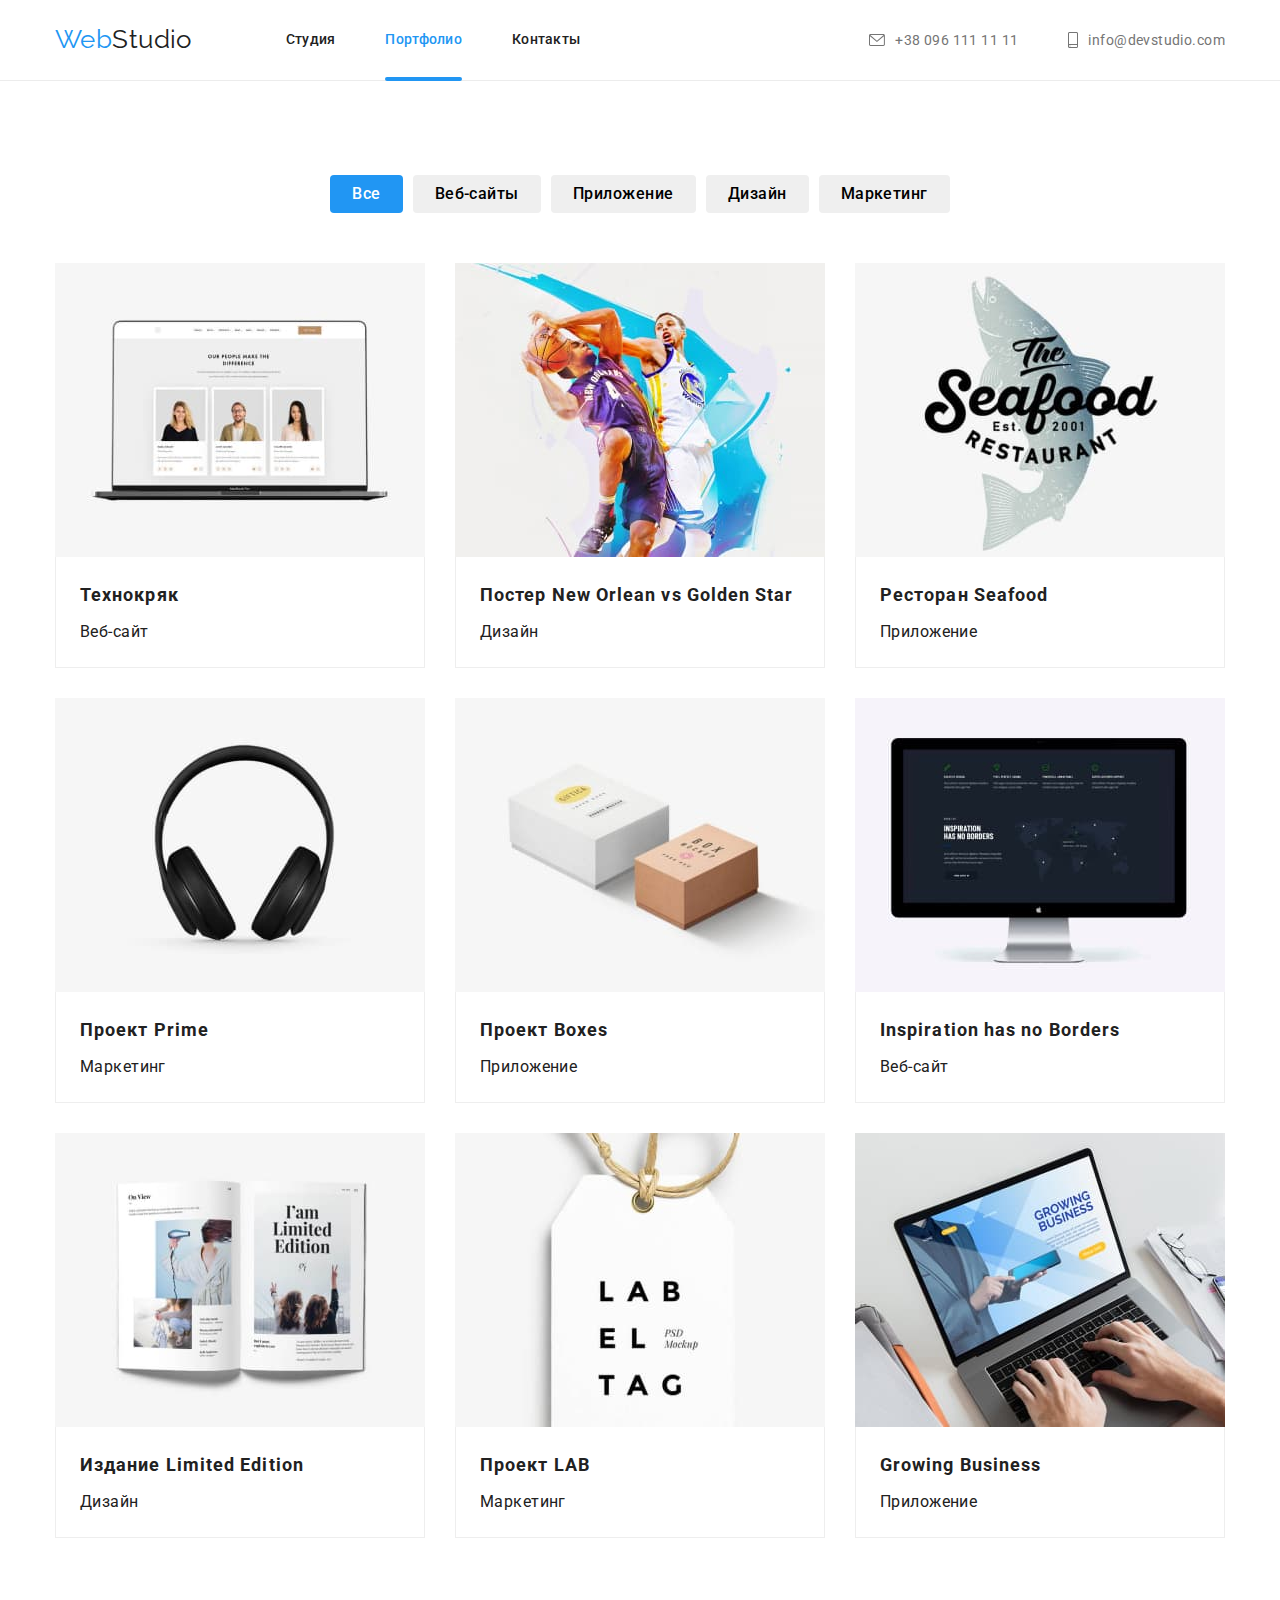
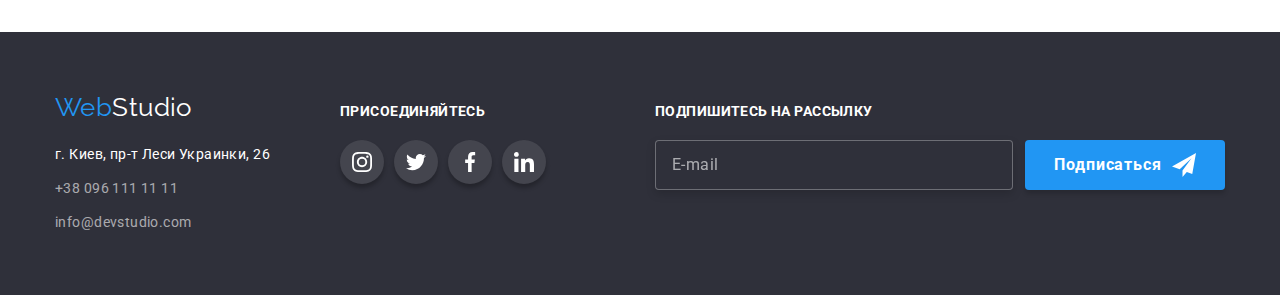
==== portfolio.html @ 30549005 "first" ====
<!DOCTYPE html>
<html lang="ru">
	<head>
		<meta charset="UTF-8" />
		<meta http-equiv="X-UA-Compatible" content="IE=edge" />
		<meta name="viewport" content="width=device-width, initial-scale=1.0" />
		<title>HomeWork</title>
		<link
			href="https://fonts.googleapis.com/css2?family=Raleway:wght@700&family=Roboto:wght@400;500;700;900&display=swap"
			rel="stylesheet"
		/>
		<link
			rel="stylesheet"
			href="https://cdnjs.cloudflare.com/ajax/libs/modern-normalize/1.0.0/modern-normalize.min.css"
		/>
		<link rel="stylesheet" href="./css/main.min.css" />
	</head>
	<body>
		<!-- Навигация, логотип -->
		<header class="header__border">
			<div class="header--flex conteiner">
				<a href="index.html" lang="en" class="logo logo--position-top">
					<span class="logo--blue">Web</span>Studio</a>
				<nav class="navigation">
					<ul class="navigation__list">
						<li class="navigation__item">
							<a href="index.html" class="navigation__link">Студия</a>
						</li>
						<li class="navigation__item">
							<a href="portfolio.html" class="navigation__link navigation__link--current">Портфолио</a>
						</li>
						<li class="navigation__item"><a href="#" class="navigation__link">Контакты</a></li>
					</ul>
				</nav>
				<ul class="contacts__list">
					<li class="contacts__item">
						<a href="tel:+380961111111" class="contacts__link">
							<svg class="contacts-icon" width="16" height="12">
								<use href="./images/icons.svg#icon-envelope"></use>
							</svg>
							+38 096 111 11 11
						</a>
					</li>
					<li class="contacts__item">
						<a href="mailto:info@devstudio.com" class="contacts__link">
							<svg class="contacts-icon" width="10" height="16">
								<use href="./images/icons.svg#icon-smartphone"></use>
							</svg>
							info@devstudio.com
						</a>
					</li>
				</ul>
			</div>
		</header>
		<main>
			<!-- Наши услуги -->
			<section class="products__section">
				<div class="conteiner">
					<h1 class="product__title">Наши услуги</h1>
					<ul class="button__list">
						<li class="button__items">
							<button type="button" class="button__choise button__choise--active">Все</button>
						</li>
						<li class="button__items"><button type="button" class="button__choise">Веб-сайты</button></li>
						<li class="button__items"><button type="button" class="button__choise">Приложение</button></li>
						<li class="button__items"><button type="button" class="button__choise">Дизайн</button></li>
						<li class="button__items"><button type="button" class="button__choise">Маркетинг</button></li>
					</ul>
					<ul class="product__list">
						<li class="product__item">
							<a class="product__shadow-box" href="">
								<div class="product__thumb">
									<img
										src="./images/technoquack.jpg"
										alt="фото технокряка на компьютере"
										class="photo"
										width="370"
										height="294"
									/>
									<div class="product__overlay">
										<p class="product__description">
											Ресурс предлагает комплексные предложения с разным уровнем функционала и сервисов. Все это
											позволит посетителю получить исчерпывающие сведения о компании или частном лице.
										</p>
									</div>
								</div>
								<div class="product__group">
									<h2 class="product__name">Технокряк</h2>
									<p class="product__direction">Веб-сайт</p>
								</div>
							</a>
						</li>
						<li class="product__item">
							<a class="product__shadow-box" href="">
								<div class="product__thumb">
									<img src="./images/poster.jpg" alt="постер баскетбол" class="photo" width="370" height="294" />
									<div class="product__overlay">
										<p class="product__description">
											Ресурс предлагает комплексные предложения с разным уровнем функционала и сервисов. Все это
											позволит посетителю получить исчерпывающие сведения о компании или частном лице.
										</p>
									</div>
								</div>
								<div class="product__group">
									<h2 class="product__name">
										Постер
										<span lang="en">New Orlean vs Golden Star</span>
									</h2>
									<p class="product__direction">Дизайн</p>
								</div>
							</a>
						</li>
						<li class="product__item">
							<a class="product__shadow-box" href="">
								<div class="product__thumb">
									<img src="./images/logo.jpg" alt="логотип" class="photo" width="370" height="294" />
									<div class="product__overlay">
										<p class="product__description">
											Ресурс предлагает комплексные предложения с разным уровнем функционала и сервисов. Все это
											позволит посетителю получить исчерпывающие сведения о компании или частном лице.
										</p>
									</div>
								</div>
								<div class="product__group">
									<h2 class="product__name">
										Ресторан
										<span lang="en">Seafood</span>
									</h2>
									<p class="product__direction">Приложение</p>
								</div>
							</a>
						</li>
						<li class="product__item">
							<a class="product__shadow-box" href="">
								<div class="product__thumb">
									<img src="./images/headphones.jpg" alt="наушники" class="photo" width="370" height="294" />
									<div class="product__overlay">
										<p class="product__description">
											Ресурс предлагает комплексные предложения с разным уровнем функционала и сервисов. Все это
											позволит посетителю получить исчерпывающие сведения о компании или частном лице.
										</p>
									</div>
								</div>
								<div class="product__group">
									<h2 class="product__name">
										Проект
										<span lang="en">Prime</span>
									</h2>
									<p class="product__direction">Маркетинг</p>
								</div>
							</a>
						</li>
						<li class="product__item">
							<a class="product__shadow-box" href="">
								<div class="product__thumb">
									<img src="./images/boxes.jpg" alt="коробки" class="photo" width="370" height="294" />
									<div class="product__overlay">
										<p class="product__description">
											Ресурс предлагает комплексные предложения с разным уровнем функционала и сервисов. Все это
											позволит посетителю получить исчерпывающие сведения о компании или частном лице.
										</p>
									</div>
								</div>
								<div class="product__group">
									<h2 class="product__name">
										Проект
										<span lang="en">Boxes</span>
									</h2>
									<p class="product__direction">Приложение</p>
								</div>
							</a>
						</li>
						<li class="product__item">
							<a class="product__shadow-box" href="">
								<div class="product__thumb">
									<img src="./images/computer.jpg" alt="контент в интернете" class="photo" width="370" height="294" />
									<div class="product__overlay">
										<p class="product__description">
											Ресурс предлагает комплексные предложения с разным уровнем функционала и сервисов. Все это
											позволит посетителю получить исчерпывающие сведения о компании или частном лице.
										</p>
									</div>
								</div>
								<div class="product__group">
									<h2 class="product__name" lang="en">Inspiration has no Borders</h2>
									<p class="product__direction work">Веб-сайт</p>
								</div>
							</a>
						</li>
						<li class="product__item">
							<a class="product__shadow-box" href="">
								<div class="product__thumb">
									<img src="./images/book.jpg" alt="книга" class="photo" width="370" height="294" />
									<div class="product__overlay">
										<p class="product__description">
											Ресурс предлагает комплексные предложения с разным уровнем функционала и сервисов. Все это
											позволит посетителю получить исчерпывающие сведения о компании или частном лице.
										</p>
									</div>
								</div>
								<div class="product__group">
									<h2 class="product__name">
										Издание
										<span lang="en">Limited Edition</span>
									</h2>
									<p class="product__direction work">Дизайн</p>
								</div>
							</a>
						</li>
						<li class="product__item">
							<a class="product__shadow-box" href="">
								<div class="product__thumb">
									<img src="./images/tag.jpg" alt="бирка" class="photo" width="370" height="294" />
									<div class="product__overlay">
										<p class="product__description">
											Ресурс предлагает комплексные предложения с разным уровнем функционала и сервисов. Все это
											позволит посетителю получить исчерпывающие сведения о компании или частном лице.
										</p>
									</div>
								</div>
								<div class="product__group">
									<h2 class="product__name">
										Проект
										<span lang="en">LAB</span>
									</h2>
									<p class="product__direction">Маркетинг</p>
								</div>
							</a>
						</li>
						<li class="product__item">
							<a class="product__shadow-box" href="">
								<div class="product__thumb">
									<img src="./images/notebook.jpg" alt="ноутбук" class="photo" width="370" height="294" />
									<div class="product__overlay">
										<p class="product__description">
											Ресурс предлагает комплексные предложения с разным уровнем функционала и сервисов. Все это
											позволит посетителю получить исчерпывающие сведения о компании или частном лице.
										</p>
									</div>
								</div>
								<div class="product__group">
									<h2 lang="en" class="product__name">Growing Business</h2>
									<p class="product__direction">Приложение</p>
								</div>
							</a>
						</li>
					</ul>
				</div>
			</section>
		</main>
		<!-- Адрес, контакты -->
		<footer class="footer">
			<div class="footer--flex conteiner">
				<div class="footer__firstblock">
					<a href="index.html" lang="en" class="logo logo--position-bottom">
						<span class="logo--blue">Web</span>Studio</a>
					<address>
						<ul class="address__list">
							<li class="address__item">
								<a
									href="https://www.google.com.ua/maps/place/%D0%B1%D1%83%D0%BB.+%D0%9B%D0%B5%D1%81%D0%B8+%D0%A3%D0%BA%D1%80%D0%B0%D0%B8%D0%BD%D0%BA%D0%B8,+26,+%D0%9A%D0%B8%D0%B5%D0%B2,+02000/@50.4265807,30.5361971,17z/data=!3m1!4b1!4m5!3m4!1s0x40d4cf0e033ecbe9:0x57a4dffefec77da0!8m2!3d50.4265807!4d30.5383858?hl=ru"
									target="_blank"
									rel="noreferrer noopener"
									class="address__link"
								>
									г. Киев, пр-т Леси Украинки, 26
								</a>
							</li>
							<li class="address__item">
								<a href="tel:+380961111111" class="address__link address__link--grey">+38 096 111 11 11</a>
							</li>
							<li class="address__item">
								<a href="mailto:info@devstudio.com" class="address__link address__link--grey">info@devstudio.com</a>
							</li>
						</ul>
					</address>
				</div>
				<div class="footer__social-block">
					<p class="footer__social-bl-title">присоединяйтесь</p>
					<ul class="socialicons__list">
						<li class="socialicons__item">
							<a class="socialicons__link" href="https://www.instagram.com/" target="_blank" rel="noreferrer noopener">
								<svg class="socialicons__image" width="20" height="20">
									<use href="./images/icons.svg#icon-instagram"></use>
								</svg>
							</a>
						</li>
						<li class="socialicons__item">
							<a class="socialicons__link" href="https://twitter.com/" target="_blank" rel="noreferrer noopener">
								<svg class="socialicons__image" width="20" height="20">
									<use href="./images/icons.svg#icon-twitter"></use>
								</svg>
							</a>
						</li>
						<li class="socialicons__item">
							<a class="socialicons__link" href="https://www.facebook.com/" target="_blank" rel="noreferrer noopener">
								<svg class="socialicons__image" width="20" height="20">
									<use href="./images/icons.svg#icon-facebook"></use>
								</svg>
							</a>
						</li>
						<li class="socialicons__item">
							<a class="socialicons__link" href="https://ru.linkedin.com/" target="_blank" rel="noreferrer noopener">
								<svg class="socialicons__image" width="20" height="20">
									<use href="./images/icons.svg#icon-linkedin"></use>
								</svg>
							</a>
						</li>
					</ul>
				</div>
				<div class="subscribe-block">
					<b class="subscribe-block__title">Подпишитесь на рассылку</b>
					<form class="subscribe-block__form">
						<label class="subscribe-block__label" for="e-mail">E-mail</label>
						<input type="email" name="e-mail" id="e-mail" placeholder="E-mail" />
						<button class="subscribe-block__button" type="submit">
							Подписаться
							<svg class="subscribe-block__button-image" width="24" height="24">
								<use href="./images/icons.svg#icon-icon-send"></use>
							</svg>
						</button>
					</form>
				</div>
			</div>
		</footer>
	</body>
</html>
---- css/main.min.css ----
body{background-color:#fff;color:#212121;font-family:"Roboto", sans-serif;font-size:14px;letter-spacing:0.03em}img{display:block;max-width:100%;height:auto}h1,h2,h3,h4,h5,h6,p{margin:0}.navigation__list,.contacts__list,.benefits__list,.services__list,.team__list,.socialicons__list,.clients__list,.button__list,.product__list,.address__list,.form__list{list-style:none;margin:0;padding:0}.conteiner{width:1200px;margin-left:auto;margin-right:auto;padding-left:15px;padding-right:15px}.benefits-title,.product__title,.subscribe-block__label,.checkbox--hidden{position:absolute;white-space:nowrap;width:1px;height:1px;overflow:hidden;border:0;padding:0;clip:rect(0 0 0 0);-webkit-clip-path:inset(50%);clip-path:inset(50%);margin:-1px}.header__border{border-bottom:1px solid #ececec}.header--flex{display:-webkit-box;display:-ms-flexbox;display:flex;-webkit-box-pack:center;-ms-flex-pack:center;justify-content:center;-webkit-box-align:center;-ms-flex-align:center;align-items:center}.logo{display:block;-webkit-transition:color 250ms cubic-bezier(0.4, 0, 0.2, 1);transition:color 250ms cubic-bezier(0.4, 0, 0.2, 1);text-decoration:none;color:#212121;font-family:"Raleway", sans-serif;font-size:26px;line-height:1.19}.logo:hover,.logo:focus{color:#2196f3}.logo--position-top{margin-right:94px;padding-top:24px;padding-bottom:25px}.logo--position-bottom{margin-bottom:20px;color:#fff}.logo--blue{color:#2196f3}.navigation__list{display:-webkit-box;display:-ms-flexbox;display:flex;-webkit-box-pack:center;-ms-flex-pack:center;justify-content:center;-webkit-box-align:center;-ms-flex-align:center;align-items:center}.navigation__item:not(:last-child){margin-right:50px}.navigation__link{position:relative;padding-top:32px;padding-bottom:32px;display:block;text-decoration:none;font-weight:500;font-size:14px;line-height:1.14;letter-spacing:0.02em;color:#212121;-webkit-transition:color 250ms cubic-bezier(0.4, 0, 0.2, 1);transition:color 250ms cubic-bezier(0.4, 0, 0.2, 1)}.navigation__link:hover,.navigation__link:focus{color:#2196f3}.navigation__link--current{color:#2196f3}.navigation__link--current::after{position:absolute;left:0;bottom:-1px;content:"";width:100%;height:4px;background-color:#2196f3;border-radius:2px}.contacts__list{display:-webkit-box;display:-ms-flexbox;display:flex;-webkit-box-pack:center;-ms-flex-pack:center;justify-content:center;-webkit-box-align:center;-ms-flex-align:center;align-items:center;margin-left:auto;-webkit-transition:color 250ms cubic-bezier(0.4, 0, 0.2, 1);transition:color 250ms cubic-bezier(0.4, 0, 0.2, 1)}.contacts__item:not(:last-child){margin-right:50px}.contacts__link{display:-webkit-box;display:-ms-flexbox;display:flex;-webkit-box-pack:center;-ms-flex-pack:center;justify-content:center;-webkit-box-align:center;-ms-flex-align:center;align-items:center;padding-top:32px;padding-bottom:32px;text-decoration:none;color:#757575;-webkit-transition:color 250ms cubic-bezier(0.4, 0, 0.2, 1);transition:color 250ms cubic-bezier(0.4, 0, 0.2, 1)}.contacts__link:hover,.contacts__link:focus{color:#2196f3}.contacts-icon{margin-right:10px;fill:currentColor}.contacts-icon:hover,.contacts-icon:focus{color:#2196f3}.hero__section{padding-top:200px;padding-bottom:200px;margin-left:auto;margin-right:auto;text-align:center;background-color:#2f303a;max-width:1600px;background-image:-webkit-gradient(linear, left top, right top, from(rgba(47,48,58,0.4)), to(rgba(47,48,58,0.4))),url(../images/sectionphoto.jpg);background-image:linear-gradient(to right, rgba(47,48,58,0.4), rgba(47,48,58,0.4)),url(../images/sectionphoto.jpg);background-repeat:no-repeat;background-position:center;background-size:cover}.hero__conteiner{width:696px}.hero__title{display:block;margin-bottom:45px;color:#fff;font-weight:900;font-size:44px;line-height:1.36;text-transform:uppercase;letter-spacing:0.06em}.hero__button{background-color:#2196f3;color:#fff;font-weight:700;font-size:16px;line-height:1.88;letter-spacing:0.03em;-webkit-transition:color 250ms cubic-bezier(0.4, 0, 0.2, 1),background-color 250ms cubic-bezier(0.4, 0, 0.2, 1);transition:color 250ms cubic-bezier(0.4, 0, 0.2, 1),background-color 250ms cubic-bezier(0.4, 0, 0.2, 1);min-width:200px;border-radius:4px;border:none;cursor:pointer;padding:10px 32px}.hero__button:hover,.hero__button:focus{color:#fff;background-color:#188ce8}.benefits__section{padding-top:94px;padding-bottom:94px}.benefits__list{display:-webkit-box;display:-ms-flexbox;display:flex;-webkit-box-pack:center;-ms-flex-pack:center;justify-content:center;-webkit-box-align:center;-ms-flex-align:center;align-items:center}.benefits__item{width:270px}.benefits__item:not(:last-child){margin-right:30px}.benefits__decoration-bloc{display:-webkit-box;display:-ms-flexbox;display:flex;-webkit-box-pack:center;-ms-flex-pack:center;justify-content:center;-webkit-box-align:center;-ms-flex-align:center;align-items:center;margin-bottom:30px;height:120px;background-color:#f5f4fa}.benefits__title{margin-bottom:10px;font-weight:700;font-size:14px;line-height:1.14;text-transform:uppercase;letter-spacing:0.03em}.benefits__description{color:#757575;line-height:1.71;letter-spacing:0.03em}.services__section{padding-bottom:94px}.services__title{margin-bottom:50px;font-weight:700;font-size:36px;line-height:1.17;text-align:center}.services__list{display:-webkit-box;display:-ms-flexbox;display:flex;-webkit-box-pack:center;-ms-flex-pack:center;justify-content:center;-webkit-box-align:center;-ms-flex-align:center;align-items:center}.services__item:not(:last-child){margin-right:30px}.services__overlay{position:relative}.services__photo-description{position:absolute;left:0;bottom:0;width:100%;height:70px;display:-webkit-box;display:-ms-flexbox;display:flex;-webkit-box-pack:center;-ms-flex-pack:center;justify-content:center;-webkit-box-align:center;-ms-flex-align:center;align-items:center;font-weight:700;line-height:1.17;color:#fff;text-transform:uppercase;background-color:#2f303acc}.team__section{padding-top:94px;padding-bottom:94px;background-color:#f5f4fa}.team__title{margin-bottom:50px;font-weight:700;font-size:36px;line-height:1.17;text-align:center}.team__list{display:-webkit-box;display:-ms-flexbox;display:flex;-webkit-box-pack:center;-ms-flex-pack:center;justify-content:center;-webkit-box-align:center;-ms-flex-align:center;align-items:center}.team__item{text-align:center;background-color:#fff}.team__item:not(:last-child){margin-right:30px}.team__border{padding-top:30px;padding-bottom:30px;border-radius:0px 0px 4px 4px;-webkit-box-shadow:0px 2px 1px 0px rgba(0,0,0,0.2),0px 1px 1px 0px rgba(0,0,0,0.14),0px 1px 3px 0px rgba(0,0,0,0.12);box-shadow:0px 2px 1px 0px rgba(0,0,0,0.2),0px 1px 1px 0px rgba(0,0,0,0.14),0px 1px 3px 0px rgba(0,0,0,0.12)}.team__name{font-weight:500;font-size:16px;line-height:1.19;margin-bottom:10px}.team__proffesion{color:#757575;font-size:16px;line-height:1.19;margin:0;margin-bottom:16px}.socialicons__list{display:-webkit-box;display:-ms-flexbox;display:flex;-webkit-box-pack:start;-ms-flex-pack:start;justify-content:flex-start;-webkit-box-align:center;-ms-flex-align:center;align-items:center}.socialicons__list--direction{display:-webkit-box;display:-ms-flexbox;display:flex;-webkit-box-pack:center;-ms-flex-pack:center;justify-content:center;-webkit-box-align:center;-ms-flex-align:center;align-items:center}.socialicons__item:not(:last-child){margin-right:10px}.socialicons__link{display:-webkit-box;display:-ms-flexbox;display:flex;-webkit-box-pack:center;-ms-flex-pack:center;justify-content:center;-webkit-box-align:center;-ms-flex-align:center;align-items:center;-webkit-transition:background-color 250ms cubic-bezier(0.4, 0, 0.2, 1);transition:background-color 250ms cubic-bezier(0.4, 0, 0.2, 1);width:44px;height:44px;background-color:rgba(255,255,255,0.1);border-radius:50px;-webkit-box-shadow:0px 4px 4px 0px rgba(0,0,0,0.25);box-shadow:0px 4px 4px 0px rgba(0,0,0,0.25)}.socialicons__link:hover,.socialicons__link:focus{background-color:#2196f3}.socialicons__link--grey{border:none;-webkit-box-shadow:none;box-shadow:none;color:#afb1b8;-webkit-transition:color 250ms cubic-bezier(0.4, 0, 0.2, 1),background-color 250ms cubic-bezier(0.4, 0, 0.2, 1);transition:color 250ms cubic-bezier(0.4, 0, 0.2, 1),background-color 250ms cubic-bezier(0.4, 0, 0.2, 1)}.socialicons__link--grey:hover,.socialicons__link--grey:focus{color:#fff}.socialicons__image{fill:#fff}.socialicons__image--white{fill:currentColor}.clients__section{padding-top:94px;padding-bottom:94px}.clients__title{margin-bottom:50px;font-size:36px;font-weight:700;line-height:1.17;text-align:center}.clients__list{display:-webkit-box;display:-ms-flexbox;display:flex;-webkit-box-pack:center;-ms-flex-pack:center;justify-content:center;-webkit-box-align:center;-ms-flex-align:center;align-items:center}.clients__item:not(:last-child){margin-right:30px}.clients__link{display:-webkit-box;display:-ms-flexbox;display:flex;-webkit-box-pack:center;-ms-flex-pack:center;justify-content:center;-webkit-box-align:center;-ms-flex-align:center;align-items:center;width:170px;height:92px;-webkit-transition:color 250ms cubic-bezier(0.4, 0, 0.2, 1),border 250ms cubic-bezier(0.4, 0, 0.2, 1);transition:color 250ms cubic-bezier(0.4, 0, 0.2, 1),border 250ms cubic-bezier(0.4, 0, 0.2, 1);color:#afb1b8;border:solid 1px #afb1b8;border-radius:4px}.clients__link:hover,.clients__link:focus{border:solid 1px #2196f3;color:#2196f3}.clients__image{fill:currentColor}.products__section{padding-top:94px;padding-bottom:94px}.button__list{display:-webkit-box;display:-ms-flexbox;display:flex;-webkit-box-pack:center;-ms-flex-pack:center;justify-content:center;-webkit-box-align:center;-ms-flex-align:center;align-items:center;margin-bottom:50px}.button__items:not(:last-child){margin-right:10px}.button__choise{padding:6px 22px;font-weight:500;font-size:16px;line-height:1.62;letter-spacing:0.03em;-webkit-transition:color 250ms cubic-bezier(0.4, 0, 0.2, 1),background-color 250ms cubic-bezier(0.4, 0, 0.2, 1),-webkit-box-shadow 250ms cubic-bezier(0.4, 0, 0.2, 1);transition:color 250ms cubic-bezier(0.4, 0, 0.2, 1),background-color 250ms cubic-bezier(0.4, 0, 0.2, 1),-webkit-box-shadow 250ms cubic-bezier(0.4, 0, 0.2, 1);transition:color 250ms cubic-bezier(0.4, 0, 0.2, 1),background-color 250ms cubic-bezier(0.4, 0, 0.2, 1),box-shadow 250ms cubic-bezier(0.4, 0, 0.2, 1);transition:color 250ms cubic-bezier(0.4, 0, 0.2, 1),background-color 250ms cubic-bezier(0.4, 0, 0.2, 1),box-shadow 250ms cubic-bezier(0.4, 0, 0.2, 1),-webkit-box-shadow 250ms cubic-bezier(0.4, 0, 0.2, 1);border-radius:4px;border:none;cursor:pointer}.button__choise:hover,.button__choise:focus{color:#fff;background-color:#2196f3;-webkit-box-shadow:1px 4px 6px 0px rgba(0,0,0,0.16),0px 4px 4px 0px rgba(0,0,0,0.06),0px 1px 1px 0px rgba(0,0,0,0.12);box-shadow:1px 4px 6px 0px rgba(0,0,0,0.16),0px 4px 4px 0px rgba(0,0,0,0.06),0px 1px 1px 0px rgba(0,0,0,0.12)}.button__choise--active{background-color:#2196f3;color:#fff}.product__list{display:-webkit-box;display:-ms-flexbox;display:flex;-ms-flex-wrap:wrap;flex-wrap:wrap;gap:30px}.product__shadow-box{text-decoration:none;color:#212121;display:inline-block;-webkit-transition:-webkit-box-shadow 250ms .product__shadow-box transition-cube;transition:-webkit-box-shadow 250ms .product__shadow-box transition-cube;transition:box-shadow 250ms .product__shadow-box transition-cube;transition:box-shadow 250ms .product__shadow-box transition-cube, -webkit-box-shadow 250ms .product__shadow-box transition-cube}.product__shadow-box:hover,.product__shadow-box:focus{-webkit-box-shadow:1px 4px 6px 0px rgba(0,0,0,0.16),0px 4px 4px 0px rgba(0,0,0,0.06),0px 1px 1px 0px rgba(0,0,0,0.12);box-shadow:1px 4px 6px 0px rgba(0,0,0,0.16),0px 4px 4px 0px rgba(0,0,0,0.06),0px 1px 1px 0px rgba(0,0,0,0.12)}.product__thumb{position:relative;overflow:hidden}.product__overlay{position:absolute;-webkit-transition:-webkit-transform 250ms cubic-bezier(0.4, 0, 0.2, 1);transition:-webkit-transform 250ms cubic-bezier(0.4, 0, 0.2, 1);transition:transform 250ms cubic-bezier(0.4, 0, 0.2, 1);transition:transform 250ms cubic-bezier(0.4, 0, 0.2, 1), -webkit-transform 250ms cubic-bezier(0.4, 0, 0.2, 1);-webkit-transform:translateY(0);transform:translateY(0);background-color:#2196f3e6;height:100%;width:100%}.product__description{position:absolute;-webkit-transition:color 250ms cubic-bezier(0.4, 0, 0.2, 1),-webkit-transform 250ms cubic-bezier(0.4, 0, 0.2, 1);transition:color 250ms cubic-bezier(0.4, 0, 0.2, 1),-webkit-transform 250ms cubic-bezier(0.4, 0, 0.2, 1);transition:color 250ms cubic-bezier(0.4, 0, 0.2, 1),transform 250ms cubic-bezier(0.4, 0, 0.2, 1);transition:color 250ms cubic-bezier(0.4, 0, 0.2, 1),transform 250ms cubic-bezier(0.4, 0, 0.2, 1),-webkit-transform 250ms cubic-bezier(0.4, 0, 0.2, 1);-webkit-transform:translateY(0);transform:translateY(0);margin:0;width:100%;height:100%;padding:63px 24px;font-weight:400;font-size:18px;line-height:1.56;letter-spacing:00.03em;color:rgba(255,255,255,0)}.product__group{padding-top:20px;padding-left:24px;padding-bottom:20px;padding-right:24px;border-bottom:1px solid #eee;border-left:1px solid #eee;border-right:1px solid #eee}.product__name{margin-bottom:4px;font-weight:700;font-size:18px;line-height:2;letter-spacing:0.06em}.product__direction{font-size:16px;line-height:1.88;margin:0}.product__shadow-box:hover .product__description,.product__shadow-box:focus .product__description{color:#fff;-webkit-transform:translateY(0%);transform:translateY(0%)}.product__shadow-box:hover .product__overlay,.product__shadow-box:focus .product__overlay{-webkit-transform:translateY(-100%);transform:translateY(-100%)}.footer{background-color:#2f303a;padding-top:60px;padding-bottom:60px}.footer--flex{display:-webkit-box;display:-ms-flexbox;display:flex;-webkit-box-pack:start;-ms-flex-pack:start;justify-content:flex-start;-webkit-box-align:baseline;-ms-flex-align:baseline;align-items:baseline}.footer__firstblock{margin-right:70px}.footer__social-block{margin-right:auto}.footer__social-bl-title{display:block;text-transform:uppercase;font-size:14px;font-weight:700;color:#fff;line-height:1.14;margin-bottom:20px;letter-spacing:0.03em}.address__item:not(:last-child){margin-bottom:10px}.address__link{display:block;text-decoration:none;font-style:normal;font-size:14px;line-height:1.71;color:#fff;-webkit-transition:color 250ms cubic-bezier(0.4, 0, 0.2, 1);transition:color 250ms cubic-bezier(0.4, 0, 0.2, 1)}.address__link:hover,.address__link:focus{color:#2196f3}.address__link--grey{color:rgba(255,255,255,0.6);-webkit-transition:color 250ms cubic-bezier(0.4, 0, 0.2, 1);transition:color 250ms cubic-bezier(0.4, 0, 0.2, 1)}.subscribe-block{-webkit-box-align:baseline;-ms-flex-align:baseline;align-items:baseline}.subscribe-block__title{display:block;margin-bottom:20px;font-weight:700;font-size:14px;line-height:1.14;letter-spacing:0.03em;text-transform:uppercase;color:#fff}.subscribe-block__form{display:-webkit-box;display:-ms-flexbox;display:flex}.subscribe-block__form input{margin-right:12px;padding-top:15px;padding-bottom:15px;padding-left:16px;outline:0;width:358px;border:1px solid rgba(255,255,255,0.3);-webkit-filter:drop-shadow(0px 4px 4px rgba(0,0,0,0.15));filter:drop-shadow(0px 4px 4px rgba(0,0,0,0.15));border-radius:4px;color:#fff;background-color:#2f303a}.subscribe-block__form input::-webkit-input-placeholder{font-weight:400;font-size:16px;line-height:1.25;letter-spacing:0.03em;color:rgba(255,255,255,0.6)}.subscribe-block__form input:-ms-input-placeholder{font-weight:400;font-size:16px;line-height:1.25;letter-spacing:0.03em;color:rgba(255,255,255,0.6)}.subscribe-block__form input::-ms-input-placeholder{font-weight:400;font-size:16px;line-height:1.25;letter-spacing:0.03em;color:rgba(255,255,255,0.6)}.subscribe-block__form input::placeholder{font-weight:400;font-size:16px;line-height:1.25;letter-spacing:0.03em;color:rgba(255,255,255,0.6)}.subscribe-block__button{display:-webkit-box;display:-ms-flexbox;display:flex;-webkit-box-pack:center;-ms-flex-pack:center;justify-content:center;-webkit-box-align:center;-ms-flex-align:center;align-items:center;padding:10px 28px;min-width:200px;font-weight:700;font-size:16px;line-height:1.88;letter-spacing:0.06em;color:#fff;background-color:#2196f3;cursor:pointer;border:none;-webkit-box-shadow:0px 4px 4px rgba(0,0,0,0.15);box-shadow:0px 4px 4px rgba(0,0,0,0.15);border-radius:4px;-webkit-transition:color 250ms cubic-bezier(0.4, 0, 0.2, 1),background-color 250ms cubic-bezier(0.4, 0, 0.2, 1);transition:color 250ms cubic-bezier(0.4, 0, 0.2, 1),background-color 250ms cubic-bezier(0.4, 0, 0.2, 1)}.subscribe-block__button:hover,.subscribe-block__button:focus{color:#fff;background-color:#188ce8}.subscribe-block__button-image{margin-left:10px}.backdrop{position:fixed;top:0;left:0;height:100%;width:100%;background-color:rgba(0,0,0,0.2);opacity:1;-webkit-transition:opacity 250ms var(--transition-cube),visibility 250ms var(--transition-cube);transition:opacity 250ms var(--transition-cube),visibility 250ms var(--transition-cube)}.backdrop.is-hidden{opacity:0;pointer-events:none;visibility:hidden}.modal{position:absolute;top:50%;left:50%;-webkit-transform:translate(-50%, -50%);transform:translate(-50%, -50%);opacity:1;-webkit-transition:opacity 250ms cubic-bezier(0.4, 0, 0.2, 1),-webkit-transform 250ms cubic-bezier(0.4, 0, 0.2, 1);transition:opacity 250ms cubic-bezier(0.4, 0, 0.2, 1),-webkit-transform 250ms cubic-bezier(0.4, 0, 0.2, 1);transition:transform 250ms cubic-bezier(0.4, 0, 0.2, 1),opacity 250ms cubic-bezier(0.4, 0, 0.2, 1);transition:transform 250ms cubic-bezier(0.4, 0, 0.2, 1),opacity 250ms cubic-bezier(0.4, 0, 0.2, 1),-webkit-transform 250ms cubic-bezier(0.4, 0, 0.2, 1);padding:40px;width:528px;height:581px;background-color:#fff;-webkit-box-shadow:0px 4px 4px 0px rgba(0,0,0,0.25);box-shadow:0px 4px 4px 0px rgba(0,0,0,0.25);border-radius:4px}.modal__button{position:absolute;top:8px;right:8px;display:-webkit-box;display:-ms-flexbox;display:flex;-webkit-box-pack:center;-ms-flex-pack:center;justify-content:center;-webkit-box-align:center;-ms-flex-align:center;align-items:center;padding:0;width:30px;height:30px;border-radius:50px;border:1px solid rgba(0,0,0,0.1);background-color:#fff;cursor:pointer}.modal__svg{-webkit-transition:fill 250ms cubic-bezier(0.4, 0, 0.2, 1);transition:fill 250ms cubic-bezier(0.4, 0, 0.2, 1)}.modal__button:hover .modal__svg,.modal__button:focus .modal__svg{fill:#188ce8}.modal__title{display:block;margin-bottom:12px;font-weight:700;font-size:20px;line-height:1.15;text-align:center;letter-spacing:0.03em;color:#212121}.form{display:-webkit-box;display:-ms-flexbox;display:flex;-webkit-box-pack:center;-ms-flex-pack:center;justify-content:center;-webkit-box-align:center;-ms-flex-align:center;align-items:center;-webkit-box-orient:vertical;-webkit-box-direction:normal;-ms-flex-direction:column;flex-direction:column}.form__list{display:-webkit-box;display:-ms-flexbox;display:flex;-webkit-box-pack:start;-ms-flex-pack:start;justify-content:flex-start;-webkit-box-align:stretch;-ms-flex-align:stretch;align-items:stretch;-webkit-box-orient:vertical;-webkit-box-direction:normal;-ms-flex-direction:column;flex-direction:column;margin-bottom:30px}.form__item{display:-webkit-box;display:-ms-flexbox;display:flex;-webkit-box-orient:vertical;-webkit-box-direction:normal;-ms-flex-direction:column;flex-direction:column}.form__item:not(:last-child){margin-bottom:10px}.form__item:nth-child(4){margin-bottom:20px}.form__label{margin-bottom:4px;font-weight:400;font-size:12px;line-height:1.17;letter-spacing:0.01em;color:#757575}.form__thumb{position:relative}.form__item input{padding-left:42px;height:40px;width:100%}.form__svg{position:absolute;top:50%;left:12px;-webkit-transform:translateY(-50%);transform:translateY(-50%)}.form__item textarea{padding:12px;height:120px;resize:none}.form__item textarea::-webkit-input-placeholder{font-weight:400;font-size:12px;line-height:1.17;letter-spacing:0.01em;color:rgba(117,117,117,0.5)}.form__item textarea:-ms-input-placeholder{font-weight:400;font-size:12px;line-height:1.17;letter-spacing:0.01em;color:rgba(117,117,117,0.5)}.form__item textarea::-ms-input-placeholder{font-weight:400;font-size:12px;line-height:1.17;letter-spacing:0.01em;color:rgba(117,117,117,0.5)}.form__item textarea::placeholder{font-weight:400;font-size:12px;line-height:1.17;letter-spacing:0.01em;color:rgba(117,117,117,0.5)}.form__thumb input,.form__item textarea{border:1px solid #21212133;border-radius:4px;-webkit-transition:border 250ms cubic-bezier(0.4, 0, 0.2, 1);transition:border 250ms cubic-bezier(0.4, 0, 0.2, 1)}.form__thumb input:hover,textarea:hover{border:1px solid #2196f3}.form__item svg{-webkit-transition:fill 250ms cubic-bezier(0.4, 0, 0.2, 1);transition:fill 250ms cubic-bezier(0.4, 0, 0.2, 1)}.form__item:focus-within svg{fill:#188ce8}.form__thumb:focus-within input,.form__item:focus-within textarea{outline:0;border-color:#2196f3}.checkbox__block{margin-bottom:20px;display:-webkit-box;display:-ms-flexbox;display:flex;-webkit-box-pack:center;-ms-flex-pack:center;justify-content:center;-webkit-box-align:center;-ms-flex-align:center;align-items:center}.checkbox__label{display:-webkit-box;display:-ms-flexbox;display:flex;-webkit-box-pack:center;-ms-flex-pack:center;justify-content:center;-webkit-box-align:center;-ms-flex-align:center;align-items:center}.checkbox__decoration{width:16px;height:15px;display:inline-block;border:solid 1px #212121;border-radius:4px;-webkit-transition:border-color 250ms cubic-bezier(0.4, 0, 0.2, 1),background-color 250ms cubic-bezier(0.4, 0, 0.2, 1);transition:border-color 250ms cubic-bezier(0.4, 0, 0.2, 1),background-color 250ms cubic-bezier(0.4, 0, 0.2, 1)}.checkbox-policy{margin-left:8px;font-weight:400;font-size:14px;line-height:1.71;letter-spacing:0.03em;color:#757575}.link-policy{color:#2196f3;font-weight:400;font-size:14px;line-height:1.71;letter-spacing:0.03em}.checkbox__input:checked+.checkbox__decoration{background-color:#2196f3;border:none}.checkbox__input:hover+.checkbox__decoration,.checkbox__input:focus+.checkbox__decoration{border-color:#2196f3}.button__send-form{padding:10px 28px;min-width:200px;font-weight:700;font-size:16px;line-height:1.88;letter-spacing:0.06em;color:#fff;background-color:#2196f3;cursor:pointer;border:none;-webkit-box-shadow:0px 4px 4px 0px rgba(0,0,0,0.25);box-shadow:0px 4px 4px 0px rgba(0,0,0,0.25);border-radius:4px;-webkit-transition:color 250ms cubic-bezier(0.4, 0, 0.2, 1),background-color cubic-bezier(0.4, 0, 0.2, 1);transition:color 250ms cubic-bezier(0.4, 0, 0.2, 1),background-color cubic-bezier(0.4, 0, 0.2, 1)}.button__send-form:hover,.button__send-form:focus{color:#fff;background-color:#188ce8}
/*# sourceMappingURL=main.min.css.map */
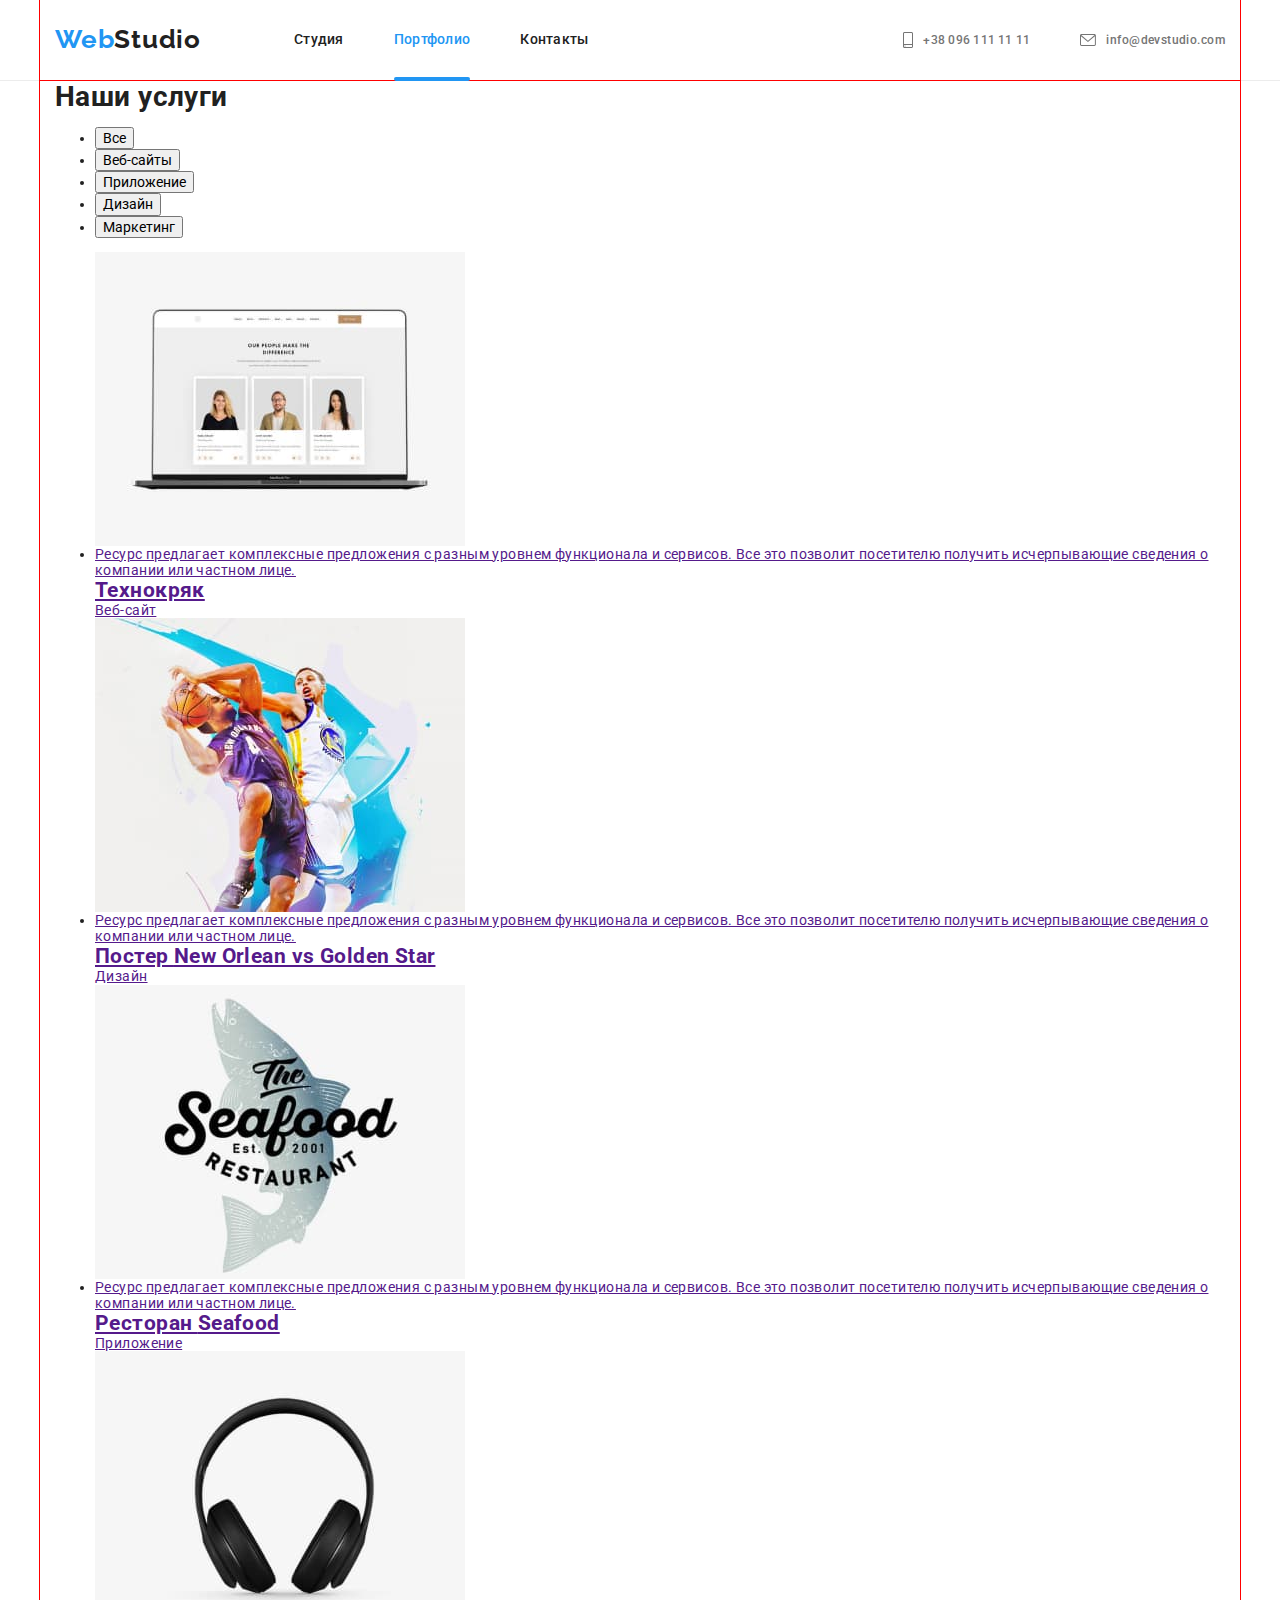
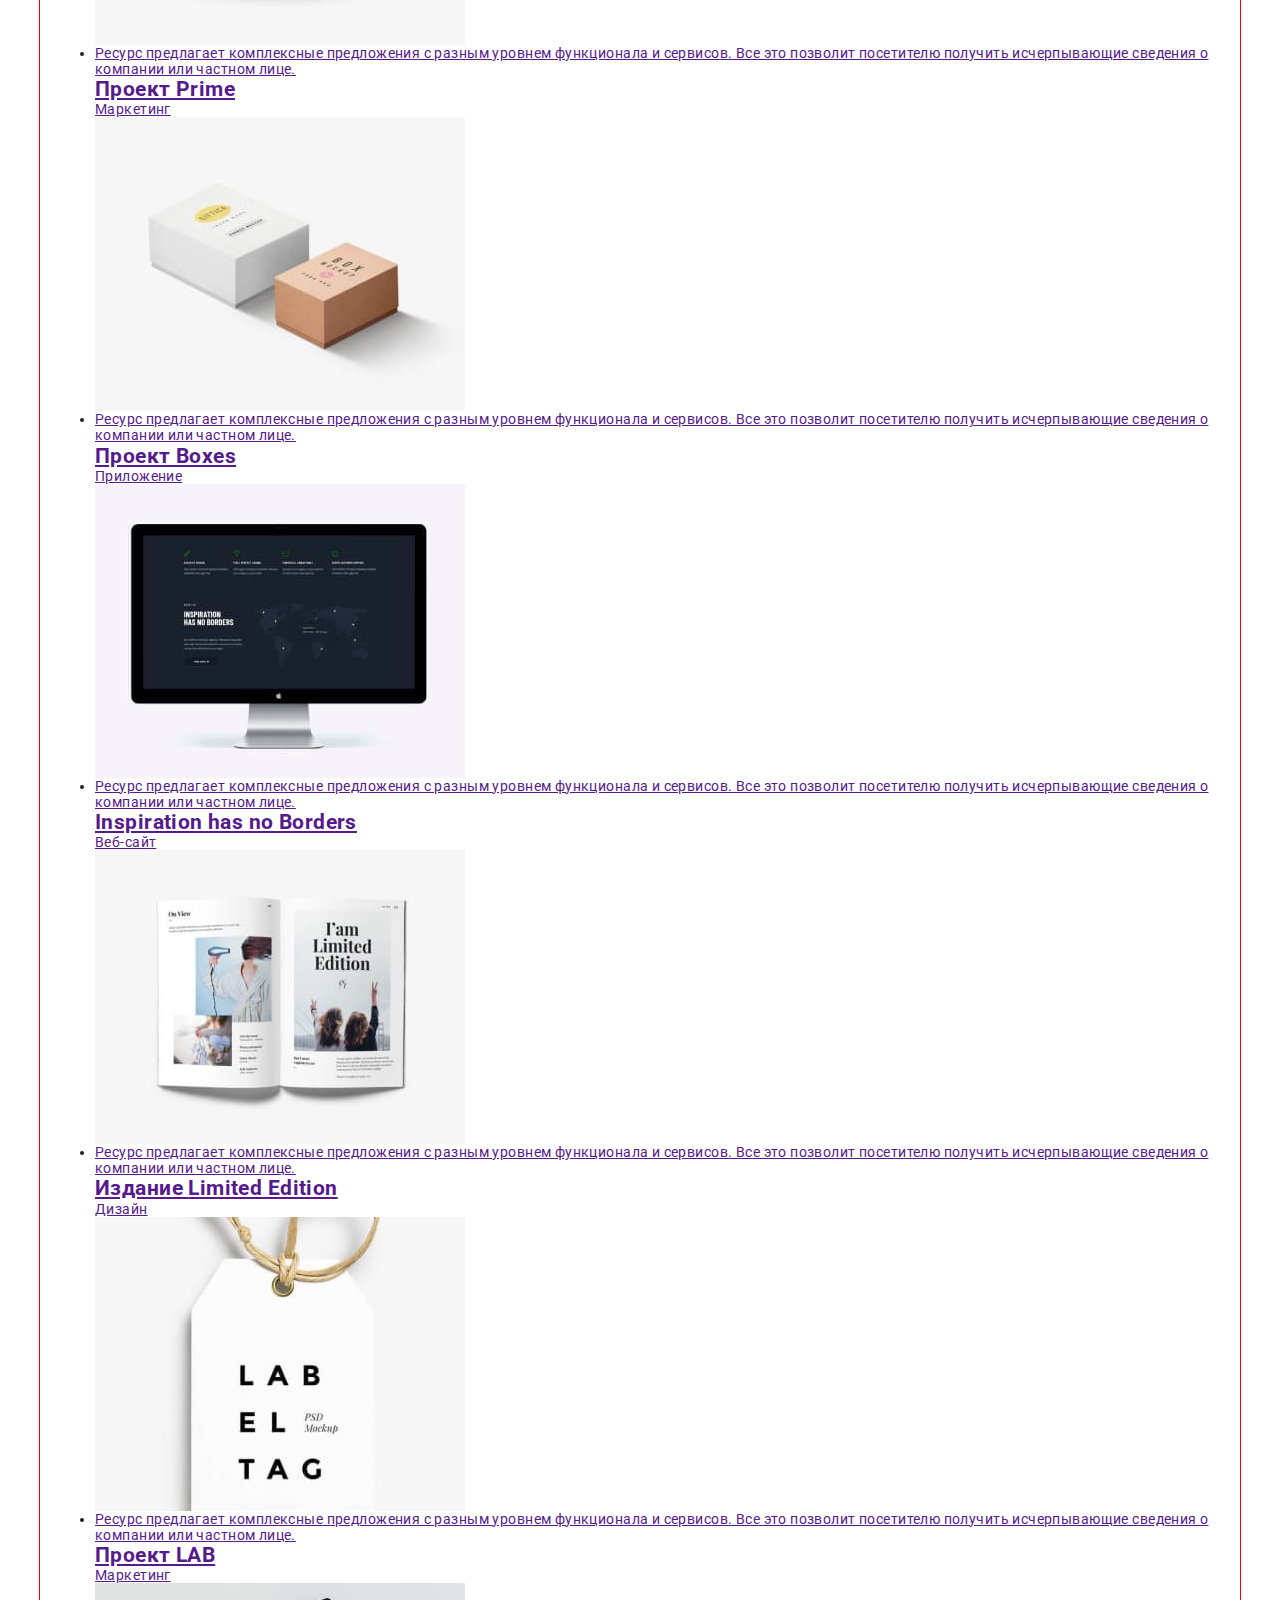
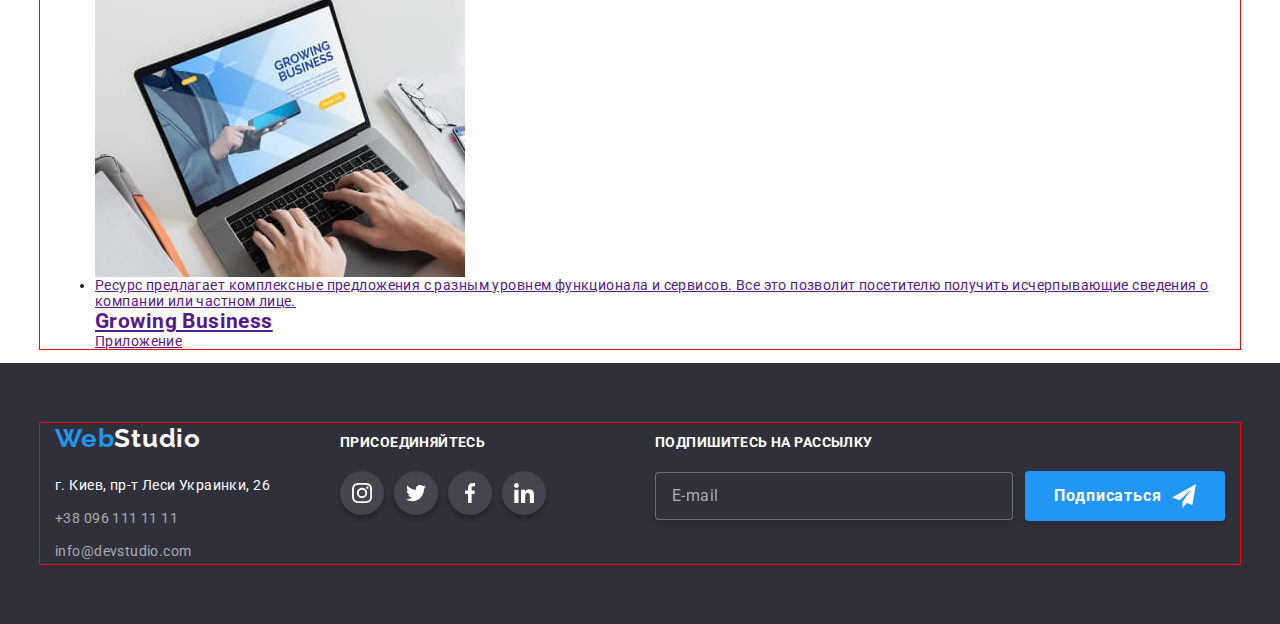
==== commit 06197210: "first page all" ====
--- a/portfolio.html
+++ b/portfolio.html
@@ -21,35 +21,82 @@
 			<div class="header--flex conteiner">
 				<a href="index.html" lang="en" class="logo logo--position-top">
 					<span class="logo--blue">Web</span>Studio</a>
-				<nav class="navigation">
-					<ul class="navigation__list">
-						<li class="navigation__item">
-							<a href="index.html" class="navigation__link">Студия</a>
-						</li>
-						<li class="navigation__item">
-							<a href="portfolio.html" class="navigation__link navigation__link--current">Портфолио</a>
-						</li>
-						<li class="navigation__item"><a href="#" class="navigation__link">Контакты</a></li>
-					</ul>
-				</nav>
-				<ul class="contacts__list">
-					<li class="contacts__item">
-						<a href="tel:+380961111111" class="contacts__link">
-							<svg class="contacts-icon" width="16" height="12">
-								<use href="./images/icons.svg#icon-envelope"></use>
-							</svg>
-							+38 096 111 11 11
-						</a>
-					</li>
-					<li class="contacts__item">
-						<a href="mailto:info@devstudio.com" class="contacts__link">
-							<svg class="contacts-icon" width="10" height="16">
-								<use href="./images/icons.svg#icon-smartphone"></use>
-							</svg>
-							info@devstudio.com
-						</a>
-					</li>
-				</ul>
+					
+					<button type "button" class="mobile__button" data-menu-button aria-expanded="false" >
+						<svg  width="24" height="16" aria-label="Переключатель меню">
+							<use class="menu__icon--menu" href="./images/icons.svg#icon-menu24px"></use>
+							<use class="menu__icon--vector" href="./images/icons.svg#Vector"></use>
+						</svg>
+					</button>
+					<div class="menu__content" data-menu>
+						
+						<nav class="navigation">
+							<ul class="navigation__list">
+								<li class="navigation__item">
+									<a href="index.html" class="navigation__link">Студия</a>
+								</li>
+								<li class="navigation__item"><a href="portfolio.html" class="navigation__link navigation__link--current">Портфолио</a></li>
+								<li class="navigation__item"><a href="#" class="navigation__link">Контакты</a></li>
+							</ul>
+						</nav>
+						<ul class="contacts__list">
+							<li class="contacts__item">
+								<a href="tel:+380961111111" class="contacts__link contacts__link--mobile">
+									<svg class="contacts-icon" width="10" height="16">
+										<use href="./images/icons.svg#icon-smartphone"></use>
+									</svg>
+									+38 096 111 11 11
+								</a>
+							</li>
+							<li class="contacts__item">
+								<a href="mailto:info@devstudio.com" class="contacts__link contacts__link--mail">
+									<svg class="contacts-icon" width="16" height="12">
+										<use href="./images/icons.svg#icon-envelope"></use>
+									</svg>
+									info@devstudio.com
+								</a>
+							</li>
+						</ul>
+						<ul class="social-mobile__list">
+							<li class="social-mobile__item">
+								<a
+								class="social-mobile__link"
+								href="https://www.instagram.com/"
+								target="_blank"
+								rel="noreferrer noopener">
+								Instagram
+							</a>
+							</li>
+							<li class="social-mobile__item">
+								<a
+								class="social-mobile__link"
+								href="https://www.instagram.com/"
+								target="_blank"
+								rel="noreferrer noopener">
+								Twitter
+							</a>
+							</li>
+							<li class="social-mobile__item">
+								<a
+								class="social-mobile__link"
+								href="https://www.instagram.com/"
+								target="_blank"
+								rel="noreferrer noopener">
+								Facebook
+							</a>
+							</li>
+							<li class="social-mobile__item">
+								<a
+								class="social-mobile__link"
+								href="https://www.instagram.com/"
+								target="_blank"
+								rel="noreferrer noopener">
+								LinkedIn
+							</a>
+							</li>
+						</ul>
+					</div>
+
 			</div>
 		</header>
 		<main>
@@ -323,5 +370,6 @@
 				</div>
 			</div>
 		</footer>
+	<script src="./js/menu.js"></script>
 	</body>
 </html>
--- a/css/main.min.css
+++ b/css/main.min.css
@@ -1,2 +1,2 @@
-body{background-color:#fff;color:#212121;font-family:"Roboto", sans-serif;font-size:14px;letter-spacing:0.03em}img{display:block;max-width:100%;height:auto}h1,h2,h3,h4,h5,h6,p{margin:0}.navigation__list,.contacts__list,.benefits__list,.services__list,.team__list,.socialicons__list,.clients__list,.button__list,.product__list,.address__list,.form__list{list-style:none;margin:0;padding:0}.conteiner{width:1200px;margin-left:auto;margin-right:auto;padding-left:15px;padding-right:15px}.benefits-title,.product__title,.subscribe-block__label,.checkbox--hidden{position:absolute;white-space:nowrap;width:1px;height:1px;overflow:hidden;border:0;padding:0;clip:rect(0 0 0 0);-webkit-clip-path:inset(50%);clip-path:inset(50%);margin:-1px}.header__border{border-bottom:1px solid #ececec}.header--flex{display:-webkit-box;display:-ms-flexbox;display:flex;-webkit-box-pack:center;-ms-flex-pack:center;justify-content:center;-webkit-box-align:center;-ms-flex-align:center;align-items:center}.logo{display:block;-webkit-transition:color 250ms cubic-bezier(0.4, 0, 0.2, 1);transition:color 250ms cubic-bezier(0.4, 0, 0.2, 1);text-decoration:none;color:#212121;font-family:"Raleway", sans-serif;font-size:26px;line-height:1.19}.logo:hover,.logo:focus{color:#2196f3}.logo--position-top{margin-right:94px;padding-top:24px;padding-bottom:25px}.logo--position-bottom{margin-bottom:20px;color:#fff}.logo--blue{color:#2196f3}.navigation__list{display:-webkit-box;display:-ms-flexbox;display:flex;-webkit-box-pack:center;-ms-flex-pack:center;justify-content:center;-webkit-box-align:center;-ms-flex-align:center;align-items:center}.navigation__item:not(:last-child){margin-right:50px}.navigation__link{position:relative;padding-top:32px;padding-bottom:32px;display:block;text-decoration:none;font-weight:500;font-size:14px;line-height:1.14;letter-spacing:0.02em;color:#212121;-webkit-transition:color 250ms cubic-bezier(0.4, 0, 0.2, 1);transition:color 250ms cubic-bezier(0.4, 0, 0.2, 1)}.navigation__link:hover,.navigation__link:focus{color:#2196f3}.navigation__link--current{color:#2196f3}.navigation__link--current::after{position:absolute;left:0;bottom:-1px;content:"";width:100%;height:4px;background-color:#2196f3;border-radius:2px}.contacts__list{display:-webkit-box;display:-ms-flexbox;display:flex;-webkit-box-pack:center;-ms-flex-pack:center;justify-content:center;-webkit-box-align:center;-ms-flex-align:center;align-items:center;margin-left:auto;-webkit-transition:color 250ms cubic-bezier(0.4, 0, 0.2, 1);transition:color 250ms cubic-bezier(0.4, 0, 0.2, 1)}.contacts__item:not(:last-child){margin-right:50px}.contacts__link{display:-webkit-box;display:-ms-flexbox;display:flex;-webkit-box-pack:center;-ms-flex-pack:center;justify-content:center;-webkit-box-align:center;-ms-flex-align:center;align-items:center;padding-top:32px;padding-bottom:32px;text-decoration:none;color:#757575;-webkit-transition:color 250ms cubic-bezier(0.4, 0, 0.2, 1);transition:color 250ms cubic-bezier(0.4, 0, 0.2, 1)}.contacts__link:hover,.contacts__link:focus{color:#2196f3}.contacts-icon{margin-right:10px;fill:currentColor}.contacts-icon:hover,.contacts-icon:focus{color:#2196f3}.hero__section{padding-top:200px;padding-bottom:200px;margin-left:auto;margin-right:auto;text-align:center;background-color:#2f303a;max-width:1600px;background-image:-webkit-gradient(linear, left top, right top, from(rgba(47,48,58,0.4)), to(rgba(47,48,58,0.4))),url(../images/sectionphoto.jpg);background-image:linear-gradient(to right, rgba(47,48,58,0.4), rgba(47,48,58,0.4)),url(../images/sectionphoto.jpg);background-repeat:no-repeat;background-position:center;background-size:cover}.hero__conteiner{width:696px}.hero__title{display:block;margin-bottom:45px;color:#fff;font-weight:900;font-size:44px;line-height:1.36;text-transform:uppercase;letter-spacing:0.06em}.hero__button{background-color:#2196f3;color:#fff;font-weight:700;font-size:16px;line-height:1.88;letter-spacing:0.03em;-webkit-transition:color 250ms cubic-bezier(0.4, 0, 0.2, 1),background-color 250ms cubic-bezier(0.4, 0, 0.2, 1);transition:color 250ms cubic-bezier(0.4, 0, 0.2, 1),background-color 250ms cubic-bezier(0.4, 0, 0.2, 1);min-width:200px;border-radius:4px;border:none;cursor:pointer;padding:10px 32px}.hero__button:hover,.hero__button:focus{color:#fff;background-color:#188ce8}.benefits__section{padding-top:94px;padding-bottom:94px}.benefits__list{display:-webkit-box;display:-ms-flexbox;display:flex;-webkit-box-pack:center;-ms-flex-pack:center;justify-content:center;-webkit-box-align:center;-ms-flex-align:center;align-items:center}.benefits__item{width:270px}.benefits__item:not(:last-child){margin-right:30px}.benefits__decoration-bloc{display:-webkit-box;display:-ms-flexbox;display:flex;-webkit-box-pack:center;-ms-flex-pack:center;justify-content:center;-webkit-box-align:center;-ms-flex-align:center;align-items:center;margin-bottom:30px;height:120px;background-color:#f5f4fa}.benefits__title{margin-bottom:10px;font-weight:700;font-size:14px;line-height:1.14;text-transform:uppercase;letter-spacing:0.03em}.benefits__description{color:#757575;line-height:1.71;letter-spacing:0.03em}.services__section{padding-bottom:94px}.services__title{margin-bottom:50px;font-weight:700;font-size:36px;line-height:1.17;text-align:center}.services__list{display:-webkit-box;display:-ms-flexbox;display:flex;-webkit-box-pack:center;-ms-flex-pack:center;justify-content:center;-webkit-box-align:center;-ms-flex-align:center;align-items:center}.services__item:not(:last-child){margin-right:30px}.services__overlay{position:relative}.services__photo-description{position:absolute;left:0;bottom:0;width:100%;height:70px;display:-webkit-box;display:-ms-flexbox;display:flex;-webkit-box-pack:center;-ms-flex-pack:center;justify-content:center;-webkit-box-align:center;-ms-flex-align:center;align-items:center;font-weight:700;line-height:1.17;color:#fff;text-transform:uppercase;background-color:#2f303acc}.team__section{padding-top:94px;padding-bottom:94px;background-color:#f5f4fa}.team__title{margin-bottom:50px;font-weight:700;font-size:36px;line-height:1.17;text-align:center}.team__list{display:-webkit-box;display:-ms-flexbox;display:flex;-webkit-box-pack:center;-ms-flex-pack:center;justify-content:center;-webkit-box-align:center;-ms-flex-align:center;align-items:center}.team__item{text-align:center;background-color:#fff}.team__item:not(:last-child){margin-right:30px}.team__border{padding-top:30px;padding-bottom:30px;border-radius:0px 0px 4px 4px;-webkit-box-shadow:0px 2px 1px 0px rgba(0,0,0,0.2),0px 1px 1px 0px rgba(0,0,0,0.14),0px 1px 3px 0px rgba(0,0,0,0.12);box-shadow:0px 2px 1px 0px rgba(0,0,0,0.2),0px 1px 1px 0px rgba(0,0,0,0.14),0px 1px 3px 0px rgba(0,0,0,0.12)}.team__name{font-weight:500;font-size:16px;line-height:1.19;margin-bottom:10px}.team__proffesion{color:#757575;font-size:16px;line-height:1.19;margin:0;margin-bottom:16px}.socialicons__list{display:-webkit-box;display:-ms-flexbox;display:flex;-webkit-box-pack:start;-ms-flex-pack:start;justify-content:flex-start;-webkit-box-align:center;-ms-flex-align:center;align-items:center}.socialicons__list--direction{display:-webkit-box;display:-ms-flexbox;display:flex;-webkit-box-pack:center;-ms-flex-pack:center;justify-content:center;-webkit-box-align:center;-ms-flex-align:center;align-items:center}.socialicons__item:not(:last-child){margin-right:10px}.socialicons__link{display:-webkit-box;display:-ms-flexbox;display:flex;-webkit-box-pack:center;-ms-flex-pack:center;justify-content:center;-webkit-box-align:center;-ms-flex-align:center;align-items:center;-webkit-transition:background-color 250ms cubic-bezier(0.4, 0, 0.2, 1);transition:background-color 250ms cubic-bezier(0.4, 0, 0.2, 1);width:44px;height:44px;background-color:rgba(255,255,255,0.1);border-radius:50px;-webkit-box-shadow:0px 4px 4px 0px rgba(0,0,0,0.25);box-shadow:0px 4px 4px 0px rgba(0,0,0,0.25)}.socialicons__link:hover,.socialicons__link:focus{background-color:#2196f3}.socialicons__link--grey{border:none;-webkit-box-shadow:none;box-shadow:none;color:#afb1b8;-webkit-transition:color 250ms cubic-bezier(0.4, 0, 0.2, 1),background-color 250ms cubic-bezier(0.4, 0, 0.2, 1);transition:color 250ms cubic-bezier(0.4, 0, 0.2, 1),background-color 250ms cubic-bezier(0.4, 0, 0.2, 1)}.socialicons__link--grey:hover,.socialicons__link--grey:focus{color:#fff}.socialicons__image{fill:#fff}.socialicons__image--white{fill:currentColor}.clients__section{padding-top:94px;padding-bottom:94px}.clients__title{margin-bottom:50px;font-size:36px;font-weight:700;line-height:1.17;text-align:center}.clients__list{display:-webkit-box;display:-ms-flexbox;display:flex;-webkit-box-pack:center;-ms-flex-pack:center;justify-content:center;-webkit-box-align:center;-ms-flex-align:center;align-items:center}.clients__item:not(:last-child){margin-right:30px}.clients__link{display:-webkit-box;display:-ms-flexbox;display:flex;-webkit-box-pack:center;-ms-flex-pack:center;justify-content:center;-webkit-box-align:center;-ms-flex-align:center;align-items:center;width:170px;height:92px;-webkit-transition:color 250ms cubic-bezier(0.4, 0, 0.2, 1),border 250ms cubic-bezier(0.4, 0, 0.2, 1);transition:color 250ms cubic-bezier(0.4, 0, 0.2, 1),border 250ms cubic-bezier(0.4, 0, 0.2, 1);color:#afb1b8;border:solid 1px #afb1b8;border-radius:4px}.clients__link:hover,.clients__link:focus{border:solid 1px #2196f3;color:#2196f3}.clients__image{fill:currentColor}.products__section{padding-top:94px;padding-bottom:94px}.button__list{display:-webkit-box;display:-ms-flexbox;display:flex;-webkit-box-pack:center;-ms-flex-pack:center;justify-content:center;-webkit-box-align:center;-ms-flex-align:center;align-items:center;margin-bottom:50px}.button__items:not(:last-child){margin-right:10px}.button__choise{padding:6px 22px;font-weight:500;font-size:16px;line-height:1.62;letter-spacing:0.03em;-webkit-transition:color 250ms cubic-bezier(0.4, 0, 0.2, 1),background-color 250ms cubic-bezier(0.4, 0, 0.2, 1),-webkit-box-shadow 250ms cubic-bezier(0.4, 0, 0.2, 1);transition:color 250ms cubic-bezier(0.4, 0, 0.2, 1),background-color 250ms cubic-bezier(0.4, 0, 0.2, 1),-webkit-box-shadow 250ms cubic-bezier(0.4, 0, 0.2, 1);transition:color 250ms cubic-bezier(0.4, 0, 0.2, 1),background-color 250ms cubic-bezier(0.4, 0, 0.2, 1),box-shadow 250ms cubic-bezier(0.4, 0, 0.2, 1);transition:color 250ms cubic-bezier(0.4, 0, 0.2, 1),background-color 250ms cubic-bezier(0.4, 0, 0.2, 1),box-shadow 250ms cubic-bezier(0.4, 0, 0.2, 1),-webkit-box-shadow 250ms cubic-bezier(0.4, 0, 0.2, 1);border-radius:4px;border:none;cursor:pointer}.button__choise:hover,.button__choise:focus{color:#fff;background-color:#2196f3;-webkit-box-shadow:1px 4px 6px 0px rgba(0,0,0,0.16),0px 4px 4px 0px rgba(0,0,0,0.06),0px 1px 1px 0px rgba(0,0,0,0.12);box-shadow:1px 4px 6px 0px rgba(0,0,0,0.16),0px 4px 4px 0px rgba(0,0,0,0.06),0px 1px 1px 0px rgba(0,0,0,0.12)}.button__choise--active{background-color:#2196f3;color:#fff}.product__list{display:-webkit-box;display:-ms-flexbox;display:flex;-ms-flex-wrap:wrap;flex-wrap:wrap;gap:30px}.product__shadow-box{text-decoration:none;color:#212121;display:inline-block;-webkit-transition:-webkit-box-shadow 250ms .product__shadow-box transition-cube;transition:-webkit-box-shadow 250ms .product__shadow-box transition-cube;transition:box-shadow 250ms .product__shadow-box transition-cube;transition:box-shadow 250ms .product__shadow-box transition-cube, -webkit-box-shadow 250ms .product__shadow-box transition-cube}.product__shadow-box:hover,.product__shadow-box:focus{-webkit-box-shadow:1px 4px 6px 0px rgba(0,0,0,0.16),0px 4px 4px 0px rgba(0,0,0,0.06),0px 1px 1px 0px rgba(0,0,0,0.12);box-shadow:1px 4px 6px 0px rgba(0,0,0,0.16),0px 4px 4px 0px rgba(0,0,0,0.06),0px 1px 1px 0px rgba(0,0,0,0.12)}.product__thumb{position:relative;overflow:hidden}.product__overlay{position:absolute;-webkit-transition:-webkit-transform 250ms cubic-bezier(0.4, 0, 0.2, 1);transition:-webkit-transform 250ms cubic-bezier(0.4, 0, 0.2, 1);transition:transform 250ms cubic-bezier(0.4, 0, 0.2, 1);transition:transform 250ms cubic-bezier(0.4, 0, 0.2, 1), -webkit-transform 250ms cubic-bezier(0.4, 0, 0.2, 1);-webkit-transform:translateY(0);transform:translateY(0);background-color:#2196f3e6;height:100%;width:100%}.product__description{position:absolute;-webkit-transition:color 250ms cubic-bezier(0.4, 0, 0.2, 1),-webkit-transform 250ms cubic-bezier(0.4, 0, 0.2, 1);transition:color 250ms cubic-bezier(0.4, 0, 0.2, 1),-webkit-transform 250ms cubic-bezier(0.4, 0, 0.2, 1);transition:color 250ms cubic-bezier(0.4, 0, 0.2, 1),transform 250ms cubic-bezier(0.4, 0, 0.2, 1);transition:color 250ms cubic-bezier(0.4, 0, 0.2, 1),transform 250ms cubic-bezier(0.4, 0, 0.2, 1),-webkit-transform 250ms cubic-bezier(0.4, 0, 0.2, 1);-webkit-transform:translateY(0);transform:translateY(0);margin:0;width:100%;height:100%;padding:63px 24px;font-weight:400;font-size:18px;line-height:1.56;letter-spacing:00.03em;color:rgba(255,255,255,0)}.product__group{padding-top:20px;padding-left:24px;padding-bottom:20px;padding-right:24px;border-bottom:1px solid #eee;border-left:1px solid #eee;border-right:1px solid #eee}.product__name{margin-bottom:4px;font-weight:700;font-size:18px;line-height:2;letter-spacing:0.06em}.product__direction{font-size:16px;line-height:1.88;margin:0}.product__shadow-box:hover .product__description,.product__shadow-box:focus .product__description{color:#fff;-webkit-transform:translateY(0%);transform:translateY(0%)}.product__shadow-box:hover .product__overlay,.product__shadow-box:focus .product__overlay{-webkit-transform:translateY(-100%);transform:translateY(-100%)}.footer{background-color:#2f303a;padding-top:60px;padding-bottom:60px}.footer--flex{display:-webkit-box;display:-ms-flexbox;display:flex;-webkit-box-pack:start;-ms-flex-pack:start;justify-content:flex-start;-webkit-box-align:baseline;-ms-flex-align:baseline;align-items:baseline}.footer__firstblock{margin-right:70px}.footer__social-block{margin-right:auto}.footer__social-bl-title{display:block;text-transform:uppercase;font-size:14px;font-weight:700;color:#fff;line-height:1.14;margin-bottom:20px;letter-spacing:0.03em}.address__item:not(:last-child){margin-bottom:10px}.address__link{display:block;text-decoration:none;font-style:normal;font-size:14px;line-height:1.71;color:#fff;-webkit-transition:color 250ms cubic-bezier(0.4, 0, 0.2, 1);transition:color 250ms cubic-bezier(0.4, 0, 0.2, 1)}.address__link:hover,.address__link:focus{color:#2196f3}.address__link--grey{color:rgba(255,255,255,0.6);-webkit-transition:color 250ms cubic-bezier(0.4, 0, 0.2, 1);transition:color 250ms cubic-bezier(0.4, 0, 0.2, 1)}.subscribe-block{-webkit-box-align:baseline;-ms-flex-align:baseline;align-items:baseline}.subscribe-block__title{display:block;margin-bottom:20px;font-weight:700;font-size:14px;line-height:1.14;letter-spacing:0.03em;text-transform:uppercase;color:#fff}.subscribe-block__form{display:-webkit-box;display:-ms-flexbox;display:flex}.subscribe-block__form input{margin-right:12px;padding-top:15px;padding-bottom:15px;padding-left:16px;outline:0;width:358px;border:1px solid rgba(255,255,255,0.3);-webkit-filter:drop-shadow(0px 4px 4px rgba(0,0,0,0.15));filter:drop-shadow(0px 4px 4px rgba(0,0,0,0.15));border-radius:4px;color:#fff;background-color:#2f303a}.subscribe-block__form input::-webkit-input-placeholder{font-weight:400;font-size:16px;line-height:1.25;letter-spacing:0.03em;color:rgba(255,255,255,0.6)}.subscribe-block__form input:-ms-input-placeholder{font-weight:400;font-size:16px;line-height:1.25;letter-spacing:0.03em;color:rgba(255,255,255,0.6)}.subscribe-block__form input::-ms-input-placeholder{font-weight:400;font-size:16px;line-height:1.25;letter-spacing:0.03em;color:rgba(255,255,255,0.6)}.subscribe-block__form input::placeholder{font-weight:400;font-size:16px;line-height:1.25;letter-spacing:0.03em;color:rgba(255,255,255,0.6)}.subscribe-block__button{display:-webkit-box;display:-ms-flexbox;display:flex;-webkit-box-pack:center;-ms-flex-pack:center;justify-content:center;-webkit-box-align:center;-ms-flex-align:center;align-items:center;padding:10px 28px;min-width:200px;font-weight:700;font-size:16px;line-height:1.88;letter-spacing:0.06em;color:#fff;background-color:#2196f3;cursor:pointer;border:none;-webkit-box-shadow:0px 4px 4px rgba(0,0,0,0.15);box-shadow:0px 4px 4px rgba(0,0,0,0.15);border-radius:4px;-webkit-transition:color 250ms cubic-bezier(0.4, 0, 0.2, 1),background-color 250ms cubic-bezier(0.4, 0, 0.2, 1);transition:color 250ms cubic-bezier(0.4, 0, 0.2, 1),background-color 250ms cubic-bezier(0.4, 0, 0.2, 1)}.subscribe-block__button:hover,.subscribe-block__button:focus{color:#fff;background-color:#188ce8}.subscribe-block__button-image{margin-left:10px}.backdrop{position:fixed;top:0;left:0;height:100%;width:100%;background-color:rgba(0,0,0,0.2);opacity:1;-webkit-transition:opacity 250ms var(--transition-cube),visibility 250ms var(--transition-cube);transition:opacity 250ms var(--transition-cube),visibility 250ms var(--transition-cube)}.backdrop.is-hidden{opacity:0;pointer-events:none;visibility:hidden}.modal{position:absolute;top:50%;left:50%;-webkit-transform:translate(-50%, -50%);transform:translate(-50%, -50%);opacity:1;-webkit-transition:opacity 250ms cubic-bezier(0.4, 0, 0.2, 1),-webkit-transform 250ms cubic-bezier(0.4, 0, 0.2, 1);transition:opacity 250ms cubic-bezier(0.4, 0, 0.2, 1),-webkit-transform 250ms cubic-bezier(0.4, 0, 0.2, 1);transition:transform 250ms cubic-bezier(0.4, 0, 0.2, 1),opacity 250ms cubic-bezier(0.4, 0, 0.2, 1);transition:transform 250ms cubic-bezier(0.4, 0, 0.2, 1),opacity 250ms cubic-bezier(0.4, 0, 0.2, 1),-webkit-transform 250ms cubic-bezier(0.4, 0, 0.2, 1);padding:40px;width:528px;height:581px;background-color:#fff;-webkit-box-shadow:0px 4px 4px 0px rgba(0,0,0,0.25);box-shadow:0px 4px 4px 0px rgba(0,0,0,0.25);border-radius:4px}.modal__button{position:absolute;top:8px;right:8px;display:-webkit-box;display:-ms-flexbox;display:flex;-webkit-box-pack:center;-ms-flex-pack:center;justify-content:center;-webkit-box-align:center;-ms-flex-align:center;align-items:center;padding:0;width:30px;height:30px;border-radius:50px;border:1px solid rgba(0,0,0,0.1);background-color:#fff;cursor:pointer}.modal__svg{-webkit-transition:fill 250ms cubic-bezier(0.4, 0, 0.2, 1);transition:fill 250ms cubic-bezier(0.4, 0, 0.2, 1)}.modal__button:hover .modal__svg,.modal__button:focus .modal__svg{fill:#188ce8}.modal__title{display:block;margin-bottom:12px;font-weight:700;font-size:20px;line-height:1.15;text-align:center;letter-spacing:0.03em;color:#212121}.form{display:-webkit-box;display:-ms-flexbox;display:flex;-webkit-box-pack:center;-ms-flex-pack:center;justify-content:center;-webkit-box-align:center;-ms-flex-align:center;align-items:center;-webkit-box-orient:vertical;-webkit-box-direction:normal;-ms-flex-direction:column;flex-direction:column}.form__list{display:-webkit-box;display:-ms-flexbox;display:flex;-webkit-box-pack:start;-ms-flex-pack:start;justify-content:flex-start;-webkit-box-align:stretch;-ms-flex-align:stretch;align-items:stretch;-webkit-box-orient:vertical;-webkit-box-direction:normal;-ms-flex-direction:column;flex-direction:column;margin-bottom:30px}.form__item{display:-webkit-box;display:-ms-flexbox;display:flex;-webkit-box-orient:vertical;-webkit-box-direction:normal;-ms-flex-direction:column;flex-direction:column}.form__item:not(:last-child){margin-bottom:10px}.form__item:nth-child(4){margin-bottom:20px}.form__label{margin-bottom:4px;font-weight:400;font-size:12px;line-height:1.17;letter-spacing:0.01em;color:#757575}.form__thumb{position:relative}.form__item input{padding-left:42px;height:40px;width:100%}.form__svg{position:absolute;top:50%;left:12px;-webkit-transform:translateY(-50%);transform:translateY(-50%)}.form__item textarea{padding:12px;height:120px;resize:none}.form__item textarea::-webkit-input-placeholder{font-weight:400;font-size:12px;line-height:1.17;letter-spacing:0.01em;color:rgba(117,117,117,0.5)}.form__item textarea:-ms-input-placeholder{font-weight:400;font-size:12px;line-height:1.17;letter-spacing:0.01em;color:rgba(117,117,117,0.5)}.form__item textarea::-ms-input-placeholder{font-weight:400;font-size:12px;line-height:1.17;letter-spacing:0.01em;color:rgba(117,117,117,0.5)}.form__item textarea::placeholder{font-weight:400;font-size:12px;line-height:1.17;letter-spacing:0.01em;color:rgba(117,117,117,0.5)}.form__thumb input,.form__item textarea{border:1px solid #21212133;border-radius:4px;-webkit-transition:border 250ms cubic-bezier(0.4, 0, 0.2, 1);transition:border 250ms cubic-bezier(0.4, 0, 0.2, 1)}.form__thumb input:hover,textarea:hover{border:1px solid #2196f3}.form__item svg{-webkit-transition:fill 250ms cubic-bezier(0.4, 0, 0.2, 1);transition:fill 250ms cubic-bezier(0.4, 0, 0.2, 1)}.form__item:focus-within svg{fill:#188ce8}.form__thumb:focus-within input,.form__item:focus-within textarea{outline:0;border-color:#2196f3}.checkbox__block{margin-bottom:20px;display:-webkit-box;display:-ms-flexbox;display:flex;-webkit-box-pack:center;-ms-flex-pack:center;justify-content:center;-webkit-box-align:center;-ms-flex-align:center;align-items:center}.checkbox__label{display:-webkit-box;display:-ms-flexbox;display:flex;-webkit-box-pack:center;-ms-flex-pack:center;justify-content:center;-webkit-box-align:center;-ms-flex-align:center;align-items:center}.checkbox__decoration{width:16px;height:15px;display:inline-block;border:solid 1px #212121;border-radius:4px;-webkit-transition:border-color 250ms cubic-bezier(0.4, 0, 0.2, 1),background-color 250ms cubic-bezier(0.4, 0, 0.2, 1);transition:border-color 250ms cubic-bezier(0.4, 0, 0.2, 1),background-color 250ms cubic-bezier(0.4, 0, 0.2, 1)}.checkbox-policy{margin-left:8px;font-weight:400;font-size:14px;line-height:1.71;letter-spacing:0.03em;color:#757575}.link-policy{color:#2196f3;font-weight:400;font-size:14px;line-height:1.71;letter-spacing:0.03em}.checkbox__input:checked+.checkbox__decoration{background-color:#2196f3;border:none}.checkbox__input:hover+.checkbox__decoration,.checkbox__input:focus+.checkbox__decoration{border-color:#2196f3}.button__send-form{padding:10px 28px;min-width:200px;font-weight:700;font-size:16px;line-height:1.88;letter-spacing:0.06em;color:#fff;background-color:#2196f3;cursor:pointer;border:none;-webkit-box-shadow:0px 4px 4px 0px rgba(0,0,0,0.25);box-shadow:0px 4px 4px 0px rgba(0,0,0,0.25);border-radius:4px;-webkit-transition:color 250ms cubic-bezier(0.4, 0, 0.2, 1),background-color cubic-bezier(0.4, 0, 0.2, 1);transition:color 250ms cubic-bezier(0.4, 0, 0.2, 1),background-color cubic-bezier(0.4, 0, 0.2, 1)}.button__send-form:hover,.button__send-form:focus{color:#fff;background-color:#188ce8}
+body{background-color:#fff;color:#212121;font-family:"Roboto", sans-serif;font-size:14px;letter-spacing:0.03em}img{display:block;max-width:100%;height:auto}h1,h2,h3,h4,h5,h6,p{margin:0}.socialicons__list,.address__list,.contacts__list,.navigation__list,.social-mobile__list,.benefits__list,.services__list,.team__list,.clients__list{list-style:none;margin:0;padding:0}.benefits-title,.subscribe-block__label{position:absolute;white-space:nowrap;width:1px;height:1px;overflow:hidden;border:0;padding:0;clip:rect(0 0 0 0);-webkit-clip-path:inset(50%);clip-path:inset(50%);margin:-1px}.container,.header--flex,.hero__conteiner,.conteiner{padding-left:15px;padding-right:15px;margin:0 auto;width:100%;outline:solid 1px red}@media screen and (min-width: 480px){.container,.header--flex,.hero__conteiner,.conteiner{width:480px}}@media screen and (min-width: 768px){.container,.header--flex,.hero__conteiner,.conteiner{width:768px}}@media screen and (min-width: 1200px){.container,.header--flex,.hero__conteiner,.conteiner{width:1200px}}.hero__button{background-color:#2196f3;color:#fff;font-weight:700;font-size:16px;line-height:1.88;letter-spacing:0.03em;-webkit-transition:color 250ms cubic-bezier(0.4, 0, 0.2, 1),background-color 250ms cubic-bezier(0.4, 0, 0.2, 1);transition:color 250ms cubic-bezier(0.4, 0, 0.2, 1),background-color 250ms cubic-bezier(0.4, 0, 0.2, 1);min-width:200px;border-radius:4px;border:none;cursor:pointer;padding:10px 32px}.hero__button:hover,.hero__button:focus{color:#fff;background-color:#188ce8}.subscribe-block__button{display:-webkit-box;display:-ms-flexbox;display:flex;-webkit-box-pack:center;-ms-flex-pack:center;justify-content:center;-webkit-box-align:center;-ms-flex-align:center;align-items:center;padding:10px 28px;min-width:200px;font-weight:700;font-size:16px;line-height:1.88;letter-spacing:0.06em;color:#fff;background-color:#2196f3;cursor:pointer;border:none;-webkit-box-shadow:0px 4px 4px rgba(0,0,0,0.15);box-shadow:0px 4px 4px rgba(0,0,0,0.15);border-radius:4px;-webkit-transition:color 250ms cubic-bezier(0.4, 0, 0.2, 1),background-color 250ms cubic-bezier(0.4, 0, 0.2, 1);transition:color 250ms cubic-bezier(0.4, 0, 0.2, 1),background-color 250ms cubic-bezier(0.4, 0, 0.2, 1)}.subscribe-block__button:hover,.subscribe-block__button:focus{color:#fff;background-color:#188ce8}.subscribe-block__button-image{margin-left:10px}.section,.benefits__section,.services__section,.team__section,.clients__section{padding-top:60px;padding-bottom:60px}@media screen and (min-width: 1200px){.section,.benefits__section,.services__section,.team__section,.clients__section{padding-top:94px;padding-bottom:94px}}.socialicons__list{display:-webkit-box;display:-ms-flexbox;display:flex;-webkit-box-pack:center;-ms-flex-pack:center;justify-content:center;-webkit-box-align:center;-ms-flex-align:center;align-items:center;margin-bottom:60px}@media screen and (min-width: 768px){.socialicons__list{margin-bottom:0}}@media screen and (min-width: 1200px){.socialicons__list{display:-webkit-box;display:-ms-flexbox;display:flex;-webkit-box-pack:start;-ms-flex-pack:start;justify-content:flex-start;-webkit-box-align:center;-ms-flex-align:center;align-items:center}}.socialicons__list--direction{display:-webkit-box;display:-ms-flexbox;display:flex;-webkit-box-pack:center;-ms-flex-pack:center;justify-content:center;-webkit-box-align:center;-ms-flex-align:center;align-items:center}.socialicons__item:not(:last-child){margin-right:10px}.socialicons__link{display:-webkit-box;display:-ms-flexbox;display:flex;-webkit-box-pack:center;-ms-flex-pack:center;justify-content:center;-webkit-box-align:center;-ms-flex-align:center;align-items:center;-webkit-transition:background-color 250ms cubic-bezier(0.4, 0, 0.2, 1);transition:background-color 250ms cubic-bezier(0.4, 0, 0.2, 1);width:44px;height:44px;background-color:rgba(255,255,255,0.1);border-radius:50px;-webkit-box-shadow:0px 4px 4px 0px rgba(0,0,0,0.25);box-shadow:0px 4px 4px 0px rgba(0,0,0,0.25)}.socialicons__link:hover,.socialicons__link:focus{background-color:#2196f3}.socialicons__link--grey{border:none;-webkit-box-shadow:none;box-shadow:none;color:#afb1b8;-webkit-transition:color 250ms cubic-bezier(0.4, 0, 0.2, 1),background-color 250ms cubic-bezier(0.4, 0, 0.2, 1);transition:color 250ms cubic-bezier(0.4, 0, 0.2, 1),background-color 250ms cubic-bezier(0.4, 0, 0.2, 1)}.socialicons__link--grey:hover,.socialicons__link--grey:focus{color:#fff}.socialicons__image{fill:#fff}.socialicons__image--white{fill:currentColor}.img,.team__image{display:block;max-width:100%;height:auto}.logo{font-weight:700;font-size:24px;line-height:1.17;letter-spacing:.03em;font-family:"Raleway", sans-serif;text-decoration:none;color:#212121;-webkit-transition:color 250ms cubic-bezier(0.4, 0, 0.2, 1);transition:color 250ms cubic-bezier(0.4, 0, 0.2, 1)}.logo:hover,.logo:focus{color:#2196f3}@media screen and (min-width: 768px){.logo{display:block}}@media screen and (min-width: 1200px){.logo{font-size:26px;line-height:1.19}}.logo--position-top{padding-top:16px;padding-bottom:16px}@media screen and (min-width: 768px){.logo--position-top{margin-right:88px;padding-top:26px;padding-bottom:26px}}@media screen and (min-width: 1200px){.logo--position-top{margin-right:93px;padding-top:24px;padding-bottom:25px}}.logo--position-bottom{display:inline-block;margin-bottom:20px;color:#fff}.logo--blue{color:#2196f3}.address__item:not(:last-child){margin-bottom:8px}@media screen and (min-width: 1200px){.address__item:not(:last-child){margin-bottom:9px}}.address__link{display:block;font-weight:400;font-size:14px;line-height:1.71;letter-spacing:.03em;text-decoration:none;font-style:normal;color:#fff;-webkit-transition:color 250ms cubic-bezier(0.4, 0, 0.2, 1);transition:color 250ms cubic-bezier(0.4, 0, 0.2, 1)}.address__link:hover,.address__link:focus{color:#2196f3}.address__link--grey{color:rgba(255,255,255,0.6);-webkit-transition:color 250ms cubic-bezier(0.4, 0, 0.2, 1);transition:color 250ms cubic-bezier(0.4, 0, 0.2, 1)}.contacts__list{margin-bottom:64px;-webkit-transition:color 250ms cubic-bezier(0.4, 0, 0.2, 1);transition:color 250ms cubic-bezier(0.4, 0, 0.2, 1)}@media screen and (min-width: 768px){.contacts__list{margin-bottom:0;margin-left:auto;padding-top:21px}}@media screen and (min-width: 1200px){.contacts__list{display:-webkit-box;display:-ms-flexbox;display:flex;-webkit-box-align:center;-ms-flex-align:center;align-items:center;padding-top:0}}.contacts__item:not(:last-child){margin-bottom:32px}@media screen and (min-width: 768px){.contacts__item:not(:last-child){margin-bottom:10px}}@media screen and (min-width: 1200px){.contacts__item:not(:last-child){margin-bottom:0;margin-right:50px}}.contacts__link{text-decoration:none;-webkit-transition:color 250ms cubic-bezier(0.4, 0, 0.2, 1);transition:color 250ms cubic-bezier(0.4, 0, 0.2, 1)}.contacts__link:hover,.contacts__link:focus{color:#2196f3}.contacts__link--mobile{margin-bottom:32px;font-weight:500;font-size:34px;line-height:1.18;letter-spacing:.02em;color:#2196f3}.contacts__link--mail{font-size:24px;line-height:1.17;color:#757575}@media screen and (min-width: 768px){.contacts__link{margin:0;display:-webkit-box;display:-ms-flexbox;display:flex;-webkit-box-align:center;-ms-flex-align:center;align-items:center;font-weight:500;font-size:12px;line-height:1.17;color:#757575}}@media screen and (min-width: 1200px){.contacts__link{padding-top:32px;padding-bottom:32px}}.contacts-icon{display:none}@media screen and (min-width: 768px){.contacts-icon{display:block;margin-right:8px;fill:currentColor}.contacts-icon:hover,.contacts-icon:focus{color:#2196f3}}@media screen and (min-width: 768px) and (min-width: 1200px){.contacts-icon{margin-right:10px}}.header__border{border-bottom:1px solid #ececec}.header--flex{display:-webkit-box;display:-ms-flexbox;display:flex;-webkit-box-align:center;-ms-flex-align:center;align-items:center}.navigation{margin-bottom:64px}@media screen and (min-width: 768px){.navigation{margin:0}}@media screen and (min-width: 768px){.navigation__list{display:-webkit-box;display:-ms-flexbox;display:flex;-webkit-box-pack:center;-ms-flex-pack:center;justify-content:center;-webkit-box-align:center;-ms-flex-align:center;align-items:center}}.navigation__item:not(:last-child){margin-bottom:32px}@media screen and (min-width: 768px){.navigation__item:not(:last-child){margin-bottom:0;margin-right:50px}}.navigation__link{font-weight:500;font-size:40px;line-height:1.18;letter-spacing:.02em;text-decoration:none;color:#212121;-webkit-transition:color 250ms cubic-bezier(0.4, 0, 0.2, 1);transition:color 250ms cubic-bezier(0.4, 0, 0.2, 1)}@media screen and (min-width: 768px){.navigation__link{padding-top:32px;padding-bottom:32px;display:block;font-size:14px;line-height:1.14}}.navigation__link:hover,.navigation__link:focus{color:#2196f3}.navigation__link--current{color:#2196f3}@media screen and (min-width: 768px){.navigation__link--current{position:relative}}@media screen and (min-width: 768px){.navigation__link--current::after{position:absolute;left:0;bottom:-1px;content:"";width:100%;height:4px;background-color:#2196f3;border-radius:2px}}.hero__section{padding-top:118px;padding-bottom:118px;margin-left:auto;margin-right:auto;text-align:center;background-color:#2f303a;max-width:1600px;background-image:-webkit-gradient(linear, left top, right top, from(rgba(47,48,58,0.4)), to(rgba(47,48,58,0.4))),url(../images/sectionphoto.jpg);background-image:linear-gradient(to right, rgba(47,48,58,0.4), rgba(47,48,58,0.4)),url(../images/sectionphoto.jpg);background-repeat:no-repeat;background-position:center;background-size:cover}@media screen and (min-device-pixel-ratio: 2), (-webkit-min-device-pixel-ratio: 2), (min-resolution: 192dpi), (min-resolution: 2dppx){.hero__section{background-image:-webkit-gradient(linear, left top, right top, from(rgba(47,48,58,0.4)), to(rgba(47,48,58,0.4))),url(../images/sectionphoto.jpg);background-image:linear-gradient(to right, rgba(47,48,58,0.4), rgba(47,48,58,0.4)),url(../images/sectionphoto.jpg)}}@media screen and (min-device-pixel-ratio: 3), (-webkit-min-device-pixel-ratio: 3), (min-resolution: 288dpi), (min-resolution: 3dppx){.hero__section{background-image:-webkit-gradient(linear, left top, right top, from(rgba(47,48,58,0.4)), to(rgba(47,48,58,0.4))),url(../images/sectionphoto.jpg);background-image:linear-gradient(to right, rgba(47,48,58,0.4), rgba(47,48,58,0.4)),url(../images/sectionphoto.jpg)}}@media screen and (min-width: 481px) and (max-width: 768.98px){.hero__section{background-image:-webkit-gradient(linear, left top, right top, from(rgba(47,48,58,0.4)), to(rgba(47,48,58,0.4))),url(../images/sectionphoto.jpg);background-image:linear-gradient(to right, rgba(47,48,58,0.4), rgba(47,48,58,0.4)),url(../images/sectionphoto.jpg)}}@media screen and (min-width: 481px) and (max-width: 768.98px) and (min-device-pixel-ratio: 2), screen and (min-width: 481px) and (max-width: 768.98px) and (-webkit-min-device-pixel-ratio: 2), screen and (min-width: 481px) and (max-width: 768.98px) and (min-resolution: 192dpi), screen and (min-width: 481px) and (max-width: 768.98px) and (min-resolution: 2dppx){.hero__section{background-image:-webkit-gradient(linear, left top, right top, from(rgba(47,48,58,0.4)), to(rgba(47,48,58,0.4))),url(../images/sectionphoto.jpg);background-image:linear-gradient(to right, rgba(47,48,58,0.4), rgba(47,48,58,0.4)),url(../images/sectionphoto.jpg)}}@media screen and (min-width: 481px) and (max-width: 768.98px) and (min-device-pixel-ratio: 3), screen and (min-width: 481px) and (max-width: 768.98px) and (-webkit-min-device-pixel-ratio: 3), screen and (min-width: 481px) and (max-width: 768.98px) and (min-resolution: 288dpi), screen and (min-width: 481px) and (max-width: 768.98px) and (min-resolution: 3dppx){.hero__section{background-image:-webkit-gradient(linear, left top, right top, from(rgba(47,48,58,0.4)), to(rgba(47,48,58,0.4))),url(../images/sectionphoto.jpg);background-image:linear-gradient(to right, rgba(47,48,58,0.4), rgba(47,48,58,0.4)),url(../images/sectionphoto.jpg)}}@media screen and (min-width: 769px){.hero__section{background-image:-webkit-gradient(linear, left top, right top, from(rgba(47,48,58,0.4)), to(rgba(47,48,58,0.4))),url(../images/sectionphoto.jpg);background-image:linear-gradient(to right, rgba(47,48,58,0.4), rgba(47,48,58,0.4)),url(../images/sectionphoto.jpg)}}@media screen and (min-width: 769px) and (min-device-pixel-ratio: 2), screen and (min-width: 769px) and (-webkit-min-device-pixel-ratio: 2), screen and (min-width: 769px) and (min-resolution: 192dpi), screen and (min-width: 769px) and (min-resolution: 2dppx){.hero__section{background-image:-webkit-gradient(linear, left top, right top, from(rgba(47,48,58,0.4)), to(rgba(47,48,58,0.4))),url(../images/sectionphoto.jpg);background-image:linear-gradient(to right, rgba(47,48,58,0.4), rgba(47,48,58,0.4)),url(../images/sectionphoto.jpg)}}@media screen and (min-width: 769px) and (min-device-pixel-ratio: 3), screen and (min-width: 769px) and (-webkit-min-device-pixel-ratio: 3), screen and (min-width: 769px) and (min-resolution: 288dpi), screen and (min-width: 769px) and (min-resolution: 3dppx){.hero__section{background-image:-webkit-gradient(linear, left top, right top, from(rgba(47,48,58,0.4)), to(rgba(47,48,58,0.4))),url(../images/sectionphoto.jpg);background-image:linear-gradient(to right, rgba(47,48,58,0.4), rgba(47,48,58,0.4)),url(../images/sectionphoto.jpg)}}@media screen and (min-width: 1200px){.hero__section{padding-top:200px;padding-bottom:200px}}.hero__title{font-weight:900;font-size:26px;line-height:1.62;letter-spacing:.06em;text-transform:uppercase;margin-bottom:30px;color:#fff}@media screen and (min-width: 1200px){.hero__title{font-size:44px;line-height:1.36}}.mobile__button{position:relative;z-index:10;width:40px;height:40px;margin:0;margin-left:auto;padding:0;color:#188ce8;background-color:transparent;border:none}.mobile__button:hover,.mobile__button:focus{fill:currentColor}@media screen and (min-width: 768px){.mobile__button{display:none}}.mobile__button .menu__icon--vector{display:none}.mobile__button.is-open .menu__icon--vector{display:block}.mobile__button.is-open .menu__icon--menu{display:none}@media screen and (max-width: 767px){.menu__content{display:none;position:fixed;top:0;left:0;width:100%;padding:48px 40px;background-color:#fff;overflow-y:scroll}.menu__content.is-open{display:block}}@media screen and (min-width: 768px){.mobile__button{display:none}.menu__content{display:-webkit-box;display:-ms-flexbox;display:flex;width:100%}}.social-mobile__list{display:-webkit-box;display:-ms-flexbox;display:flex;-webkit-box-align:baseline;-ms-flex-align:baseline;align-items:baseline;-ms-flex-wrap:wrap;flex-wrap:wrap}@media screen and (min-width: 768px){.social-mobile__list{display:none}}.social-mobile__item:not(:last-child)::after{content:"";display:inline-block;width:0px;height:22px;margin:0 10px;border:1px solid rgba(33,33,33,0.2)}.social-mobile__link{font-weight:500;font-size:18px;line-height:1.22;letter-spacing:.02em;text-decoration:none;color:#2196f3}.benefits__list{display:-webkit-box;display:-ms-flexbox;display:flex;-webkit-box-pack:center;-ms-flex-pack:center;justify-content:center;-webkit-box-align:center;-ms-flex-align:center;align-items:center;-ms-flex-wrap:wrap;flex-wrap:wrap;gap:30px}@media screen and (min-width: 768px){.benefits__item{width:270px}}@media screen and (min-width: 1200px){.benefits__item{width:354px}}@media screen and (min-width: 1200px){.benefits__item{width:270px}}.benefits__decoration-bloc{display:-webkit-box;display:-ms-flexbox;display:flex;-webkit-box-pack:center;-ms-flex-pack:center;justify-content:center;-webkit-box-align:center;-ms-flex-align:center;align-items:center;-ms-flex-wrap:wrap;flex-wrap:wrap;margin-bottom:30px;height:120px;background-color:#f5f4fa}.benefits__title{font-weight:700;font-size:14px;line-height:1.14;letter-spacing:.03em;text-transform:uppercase;text-align:center;margin-bottom:10px}@media screen and (min-width: 768px){.benefits__title{text-align:start}}.benefits__description{color:#757575;font-weight:400;font-size:14px;line-height:1.71;letter-spacing:.03em}.services__section{display:none}@media screen and (min-width: 1200px){.services__section{display:block;padding-top:0}}.services__title{text-align:center;margin-bottom:50px;font-weight:700;font-size:36px;line-height:1.17;letter-spacing:.03em}.services__list{display:-webkit-box;display:-ms-flexbox;display:flex;-webkit-box-pack:center;-ms-flex-pack:center;justify-content:center;-webkit-box-align:center;-ms-flex-align:center;align-items:center;-ms-flex-wrap:wrap;flex-wrap:wrap;gap:30px}.services__overlay{position:relative}.services__photo-description{position:absolute;left:0;bottom:0;width:100%;height:70px;display:-webkit-box;display:-ms-flexbox;display:flex;-webkit-box-pack:center;-ms-flex-pack:center;justify-content:center;-webkit-box-align:center;-ms-flex-align:center;align-items:center;font-weight:700;line-height:1.17;color:#fff;text-transform:uppercase;background-color:#2f303acc}.team__section{background-color:#f5f4fa}.team__title{margin-bottom:30px;font-weight:700;font-size:28px;line-height:1.18;letter-spacing:.03em;text-align:center}@media screen and (min-width: 1200px){.team__title{font-size:36px;line-height:1.17;margin-bottom:50px}}.team__list{display:-webkit-box;display:-ms-flexbox;display:flex;-webkit-box-pack:center;-ms-flex-pack:center;justify-content:center;-webkit-box-align:center;-ms-flex-align:center;align-items:center;-ms-flex-wrap:wrap;flex-wrap:wrap;gap:30px}.team__item{text-align:center;background-color:#fff}@media screen and (max-width: 767px){.team__image{width:450px}}@media screen and (max-width: 1199px){.team__image{width:354px}}.team__border{padding-top:30px;padding-bottom:30px;border-radius:0px 0px 4px 4px;-webkit-box-shadow:0px 2px 1px 0px rgba(0,0,0,0.2),0px 1px 1px 0px rgba(0,0,0,0.14),0px 1px 3px 0px rgba(0,0,0,0.12);box-shadow:0px 2px 1px 0px rgba(0,0,0,0.2),0px 1px 1px 0px rgba(0,0,0,0.14),0px 1px 3px 0px rgba(0,0,0,0.12)}.team__name{font-weight:500;font-size:16px;line-height:1.19;letter-spacing:.03em;margin-bottom:10px}.team__proffesion{font-weight:400;font-size:16px;line-height:1.19;letter-spacing:.03em;color:#757575;margin-bottom:16px}.clients__title{margin-bottom:30px;font-weight:700;font-size:28px;line-height:1.18;letter-spacing:.03em;text-align:center}@media screen and (min-width: 1200px){.clients__title{margin-bottom:50px;font-size:36px;line-height:1.17}}.clients__list{display:-webkit-box;display:-ms-flexbox;display:flex;-webkit-box-pack:center;-ms-flex-pack:center;justify-content:center;-webkit-box-align:center;-ms-flex-align:center;align-items:center;-ms-flex-wrap:wrap;flex-wrap:wrap;gap:30px}.clients__link{display:-webkit-box;display:-ms-flexbox;display:flex;-webkit-box-pack:center;-ms-flex-pack:center;justify-content:center;-webkit-box-align:center;-ms-flex-align:center;align-items:center;width:210px;height:92px;-webkit-transition:color 250ms cubic-bezier(0.4, 0, 0.2, 1),border 250ms cubic-bezier(0.4, 0, 0.2, 1);transition:color 250ms cubic-bezier(0.4, 0, 0.2, 1),border 250ms cubic-bezier(0.4, 0, 0.2, 1);color:#afb1b8;border:solid 1px #afb1b8;border-radius:4px}@media screen and (min-width: 768px){.clients__link{width:226px;height:92px}}@media screen and (min-width: 1200px){.clients__link{width:170px;height:92px}}.clients__link:hover,.clients__link:focus{border:solid 1px #2196f3;color:#2196f3}.clients__image{fill:currentColor}.footer{background-color:#2f303a;padding-top:60px;padding-bottom:60px}@media screen and (min-width: 768px){.footer--flex{display:-webkit-box;display:-ms-flexbox;display:flex;-webkit-box-pack:center;-ms-flex-pack:center;justify-content:center;-webkit-box-align:baseline;-ms-flex-align:baseline;align-items:baseline;-ms-flex-wrap:wrap;flex-wrap:wrap}}@media screen and (min-width: 1200px){.footer--flex{display:-webkit-box;display:-ms-flexbox;display:flex;-webkit-box-pack:start;-ms-flex-pack:start;justify-content:flex-start;-webkit-box-align:baseline;-ms-flex-align:baseline;align-items:baseline;-ms-flex-wrap:nowrap;flex-wrap:nowrap;gap:0}}.footer__firstblock{margin-bottom:60px;text-align:center}@media screen and (min-width: 768px){.footer__firstblock{margin-right:165px}}@media screen and (min-width: 1200px){.footer__firstblock{text-align:start;margin-bottom:0;margin-right:70px}}.footer__social-bl-title{display:inline-block;margin-bottom:20px;font-weight:700;font-size:14px;line-height:1.14;letter-spacing:.03em;text-transform:uppercase;color:#fff}.footer__social-block{text-align:center}@media screen and (min-width: 1200px){.footer__social-block{text-align:start;margin-right:auto}}.subscribe-block{text-align:center}@media screen and (min-width: 1200px){.subscribe-block{text-align:start;-webkit-box-align:baseline;-ms-flex-align:baseline;align-items:baseline}}.subscribe-block__title{display:block;margin-bottom:20px;font-weight:700;font-size:14px;line-height:1.14;letter-spacing:.03em;text-transform:uppercase;color:#fff}.subscribe-block__form{display:-webkit-box;display:-ms-flexbox;display:flex;-webkit-box-pack:center;-ms-flex-pack:center;justify-content:center;-webkit-box-align:center;-ms-flex-align:center;align-items:center;-webkit-box-orient:vertical;-webkit-box-direction:normal;-ms-flex-direction:column;flex-direction:column}@media screen and (min-width: 1200px){.subscribe-block__form{-webkit-box-orient:horizontal;-webkit-box-direction:normal;-ms-flex-direction:row;flex-direction:row}}.subscribe-block__form input{margin-bottom:20px;padding-top:15px;padding-bottom:15px;padding-left:16px;outline:0;width:100%;border:1px solid rgba(255,255,255,0.3);-webkit-filter:drop-shadow(0px 4px 4px rgba(0,0,0,0.15));filter:drop-shadow(0px 4px 4px rgba(0,0,0,0.15));border-radius:4px;color:#fff;background-color:#2f303a}@media screen and (min-width: 768px){.subscribe-block__form input{width:450px}}@media screen and (min-width: 1200px){.subscribe-block__form input{margin-bottom:0;margin-right:12px;width:358px}}.subscribe-block__form input::-webkit-input-placeholder{font-weight:400;font-size:16px;line-height:1.25;letter-spacing:.03em;color:rgba(255,255,255,0.6)}.subscribe-block__form input:-ms-input-placeholder{font-weight:400;font-size:16px;line-height:1.25;letter-spacing:.03em;color:rgba(255,255,255,0.6)}.subscribe-block__form input::-ms-input-placeholder{font-weight:400;font-size:16px;line-height:1.25;letter-spacing:.03em;color:rgba(255,255,255,0.6)}.subscribe-block__form input::placeholder{font-weight:400;font-size:16px;line-height:1.25;letter-spacing:.03em;color:rgba(255,255,255,0.6)}
 /*# sourceMappingURL=main.min.css.map */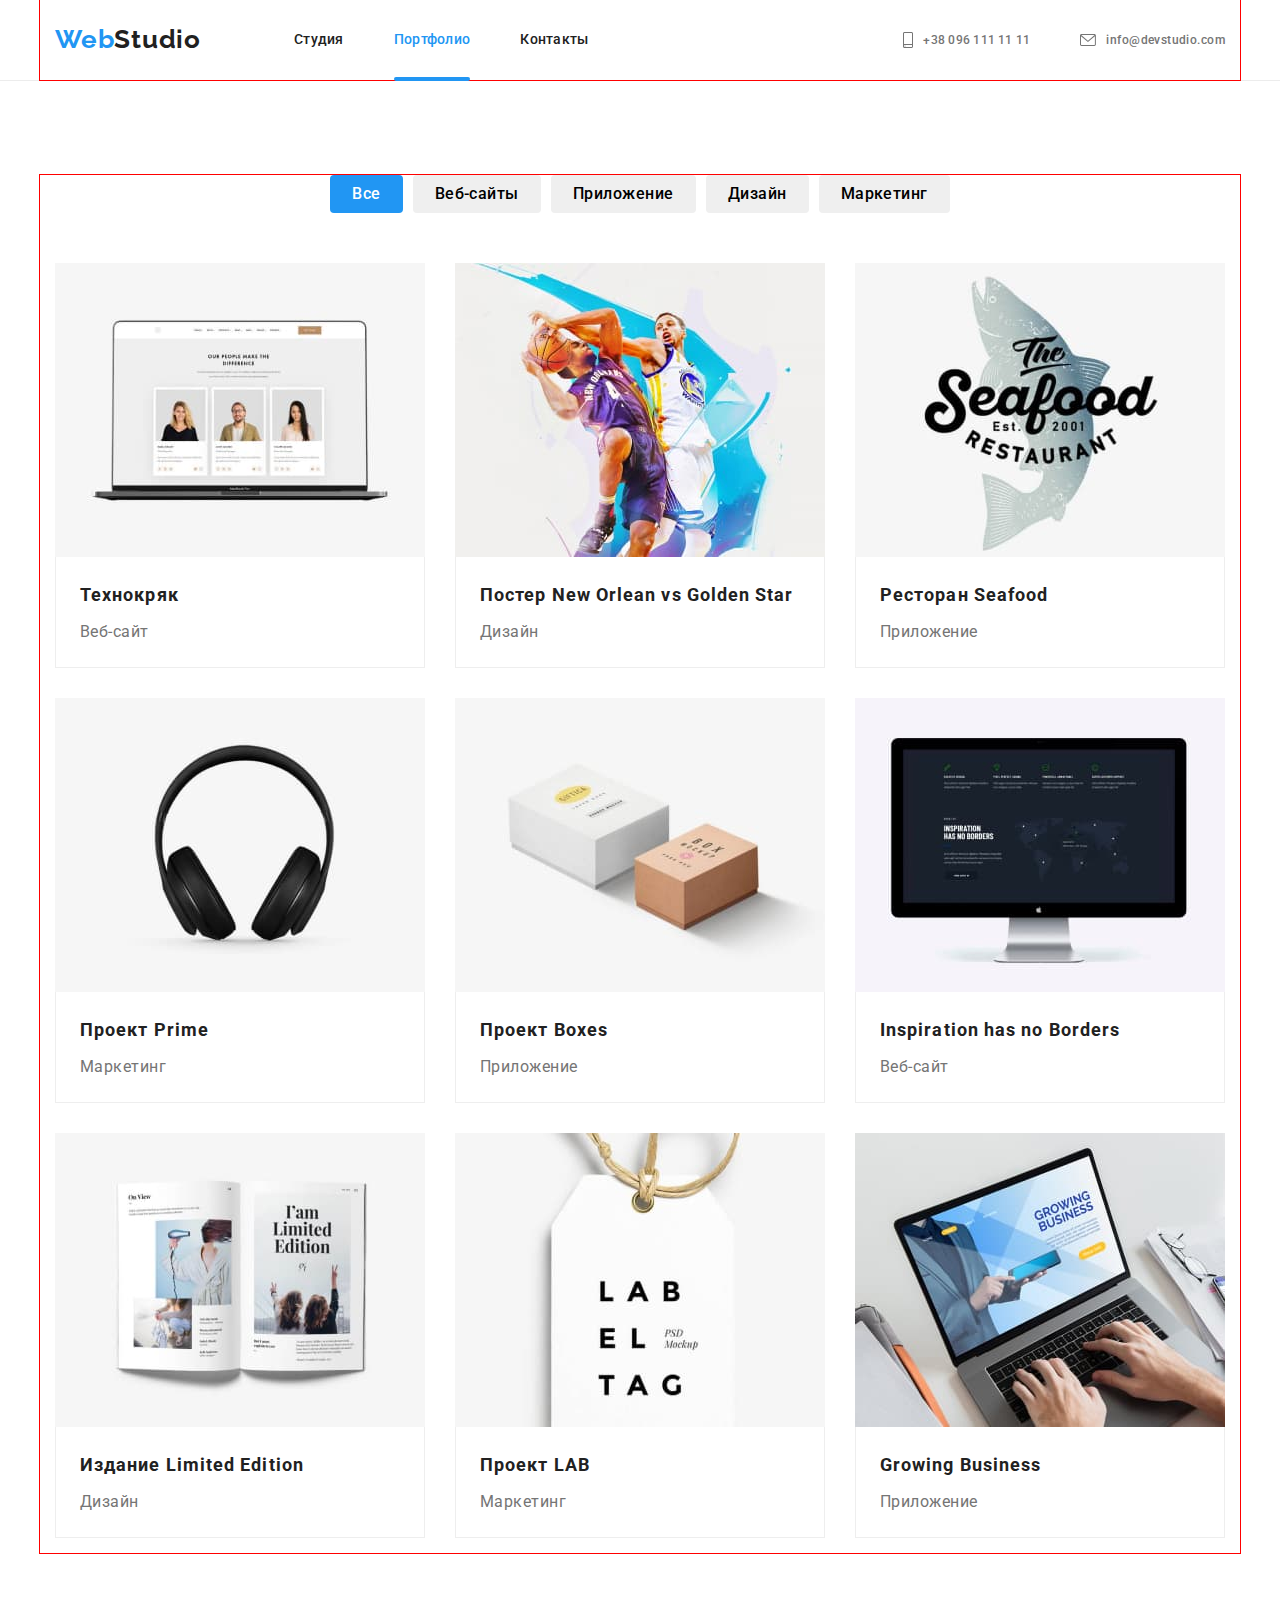
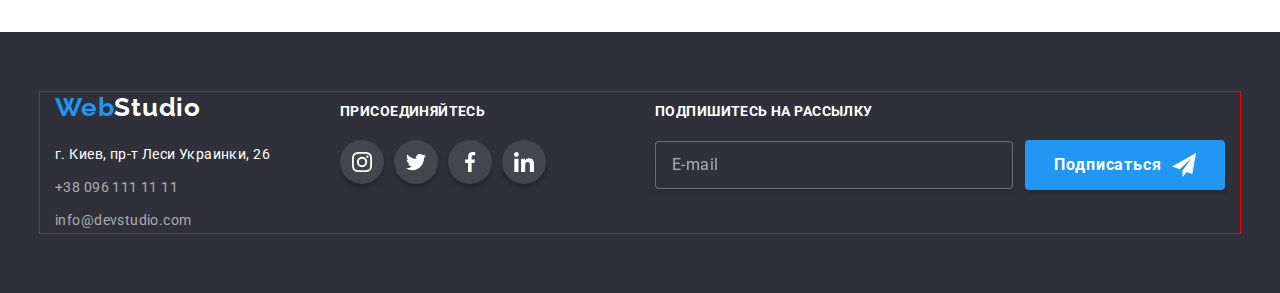
==== commit ee0388e2: "almoust done" ====
--- a/portfolio.html
+++ b/portfolio.html
@@ -102,7 +102,7 @@
 		<main>
 			<!-- Наши услуги -->
 			<section class="products__section">
-				<div class="conteiner">
+				  <div class="conteiner">
 					<h1 class="product__title">Наши услуги</h1>
 					<ul class="button__list">
 						<li class="button__items">
@@ -120,7 +120,7 @@
 									<img
 										src="./images/technoquack.jpg"
 										alt="фото технокряка на компьютере"
-										class="photo"
+										class="product__photo"
 										width="370"
 										height="294"
 									/>
@@ -140,7 +140,12 @@
 						<li class="product__item">
 							<a class="product__shadow-box" href="">
 								<div class="product__thumb">
-									<img src="./images/poster.jpg" alt="постер баскетбол" class="photo" width="370" height="294" />
+									<img src="./images/poster.jpg" 
+									alt="постер баскетбол" 
+									class="product__photo" 
+									width="370" 
+									height="294" 
+									/>
 									<div class="product__overlay">
 										<p class="product__description">
 											Ресурс предлагает комплексные предложения с разным уровнем функционала и сервисов. Все это
@@ -151,7 +156,7 @@
 								<div class="product__group">
 									<h2 class="product__name">
 										Постер
-										<span lang="en">New Orlean vs Golden Star</span>
+										<span class="poster" lang="en">New Orlean vs Golden Star</span>
 									</h2>
 									<p class="product__direction">Дизайн</p>
 								</div>
@@ -160,7 +165,10 @@
 						<li class="product__item">
 							<a class="product__shadow-box" href="">
 								<div class="product__thumb">
-									<img src="./images/logo.jpg" alt="логотип" class="photo" width="370" height="294" />
+									<img src="./images/logo.jpg" 
+									alt="логотип" 
+									class="product__photo" 
+									width="370" height="294" />
 									<div class="product__overlay">
 										<p class="product__description">
 											Ресурс предлагает комплексные предложения с разным уровнем функционала и сервисов. Все это
@@ -180,7 +188,10 @@
 						<li class="product__item">
 							<a class="product__shadow-box" href="">
 								<div class="product__thumb">
-									<img src="./images/headphones.jpg" alt="наушники" class="photo" width="370" height="294" />
+									<img src="./images/headphones.jpg" 
+									alt="наушники" 
+									class="product__photo" 
+									width="370" height="294" />
 									<div class="product__overlay">
 										<p class="product__description">
 											Ресурс предлагает комплексные предложения с разным уровнем функционала и сервисов. Все это
@@ -200,7 +211,10 @@
 						<li class="product__item">
 							<a class="product__shadow-box" href="">
 								<div class="product__thumb">
-									<img src="./images/boxes.jpg" alt="коробки" class="photo" width="370" height="294" />
+									<img src="./images/boxes.jpg" 
+									alt="коробки" 
+									class="product__photo" 
+									width="370" height="294" />
 									<div class="product__overlay">
 										<p class="product__description">
 											Ресурс предлагает комплексные предложения с разным уровнем функционала и сервисов. Все это
@@ -220,7 +234,10 @@
 						<li class="product__item">
 							<a class="product__shadow-box" href="">
 								<div class="product__thumb">
-									<img src="./images/computer.jpg" alt="контент в интернете" class="photo" width="370" height="294" />
+									<img src="./images/computer.jpg" 
+									alt="контент в интернете" 
+									class="product__photo" 
+									width="370" height="294" />
 									<div class="product__overlay">
 										<p class="product__description">
 											Ресурс предлагает комплексные предложения с разным уровнем функционала и сервисов. Все это
@@ -237,7 +254,10 @@
 						<li class="product__item">
 							<a class="product__shadow-box" href="">
 								<div class="product__thumb">
-									<img src="./images/book.jpg" alt="книга" class="photo" width="370" height="294" />
+									<img src="./images/book.jpg" 
+									alt="книга" 
+									class="product__photo" 
+									width="370" height="294" />
 									<div class="product__overlay">
 										<p class="product__description">
 											Ресурс предлагает комплексные предложения с разным уровнем функционала и сервисов. Все это
@@ -257,7 +277,10 @@
 						<li class="product__item">
 							<a class="product__shadow-box" href="">
 								<div class="product__thumb">
-									<img src="./images/tag.jpg" alt="бирка" class="photo" width="370" height="294" />
+									<img src="./images/tag.jpg" 
+									alt="бирка" 
+									class="product__photo" 
+									width="370" height="294" />
 									<div class="product__overlay">
 										<p class="product__description">
 											Ресурс предлагает комплексные предложения с разным уровнем функционала и сервисов. Все это
@@ -277,7 +300,10 @@
 						<li class="product__item">
 							<a class="product__shadow-box" href="">
 								<div class="product__thumb">
-									<img src="./images/notebook.jpg" alt="ноутбук" class="photo" width="370" height="294" />
+									<img src="./images/notebook.jpg" 
+									alt="ноутбук" 
+									class="product__photo" 
+									width="370" height="294" />
 									<div class="product__overlay">
 										<p class="product__description">
 											Ресурс предлагает комплексные предложения с разным уровнем функционала и сервисов. Все это
--- a/css/main.min.css
+++ b/css/main.min.css
@@ -1,2 +1,2 @@
-body{background-color:#fff;color:#212121;font-family:"Roboto", sans-serif;font-size:14px;letter-spacing:0.03em}img{display:block;max-width:100%;height:auto}h1,h2,h3,h4,h5,h6,p{margin:0}.socialicons__list,.address__list,.contacts__list,.navigation__list,.social-mobile__list,.benefits__list,.services__list,.team__list,.clients__list{list-style:none;margin:0;padding:0}.benefits-title,.subscribe-block__label{position:absolute;white-space:nowrap;width:1px;height:1px;overflow:hidden;border:0;padding:0;clip:rect(0 0 0 0);-webkit-clip-path:inset(50%);clip-path:inset(50%);margin:-1px}.container,.header--flex,.hero__conteiner,.conteiner{padding-left:15px;padding-right:15px;margin:0 auto;width:100%;outline:solid 1px red}@media screen and (min-width: 480px){.container,.header--flex,.hero__conteiner,.conteiner{width:480px}}@media screen and (min-width: 768px){.container,.header--flex,.hero__conteiner,.conteiner{width:768px}}@media screen and (min-width: 1200px){.container,.header--flex,.hero__conteiner,.conteiner{width:1200px}}.hero__button{background-color:#2196f3;color:#fff;font-weight:700;font-size:16px;line-height:1.88;letter-spacing:0.03em;-webkit-transition:color 250ms cubic-bezier(0.4, 0, 0.2, 1),background-color 250ms cubic-bezier(0.4, 0, 0.2, 1);transition:color 250ms cubic-bezier(0.4, 0, 0.2, 1),background-color 250ms cubic-bezier(0.4, 0, 0.2, 1);min-width:200px;border-radius:4px;border:none;cursor:pointer;padding:10px 32px}.hero__button:hover,.hero__button:focus{color:#fff;background-color:#188ce8}.subscribe-block__button{display:-webkit-box;display:-ms-flexbox;display:flex;-webkit-box-pack:center;-ms-flex-pack:center;justify-content:center;-webkit-box-align:center;-ms-flex-align:center;align-items:center;padding:10px 28px;min-width:200px;font-weight:700;font-size:16px;line-height:1.88;letter-spacing:0.06em;color:#fff;background-color:#2196f3;cursor:pointer;border:none;-webkit-box-shadow:0px 4px 4px rgba(0,0,0,0.15);box-shadow:0px 4px 4px rgba(0,0,0,0.15);border-radius:4px;-webkit-transition:color 250ms cubic-bezier(0.4, 0, 0.2, 1),background-color 250ms cubic-bezier(0.4, 0, 0.2, 1);transition:color 250ms cubic-bezier(0.4, 0, 0.2, 1),background-color 250ms cubic-bezier(0.4, 0, 0.2, 1)}.subscribe-block__button:hover,.subscribe-block__button:focus{color:#fff;background-color:#188ce8}.subscribe-block__button-image{margin-left:10px}.section,.benefits__section,.services__section,.team__section,.clients__section{padding-top:60px;padding-bottom:60px}@media screen and (min-width: 1200px){.section,.benefits__section,.services__section,.team__section,.clients__section{padding-top:94px;padding-bottom:94px}}.socialicons__list{display:-webkit-box;display:-ms-flexbox;display:flex;-webkit-box-pack:center;-ms-flex-pack:center;justify-content:center;-webkit-box-align:center;-ms-flex-align:center;align-items:center;margin-bottom:60px}@media screen and (min-width: 768px){.socialicons__list{margin-bottom:0}}@media screen and (min-width: 1200px){.socialicons__list{display:-webkit-box;display:-ms-flexbox;display:flex;-webkit-box-pack:start;-ms-flex-pack:start;justify-content:flex-start;-webkit-box-align:center;-ms-flex-align:center;align-items:center}}.socialicons__list--direction{display:-webkit-box;display:-ms-flexbox;display:flex;-webkit-box-pack:center;-ms-flex-pack:center;justify-content:center;-webkit-box-align:center;-ms-flex-align:center;align-items:center}.socialicons__item:not(:last-child){margin-right:10px}.socialicons__link{display:-webkit-box;display:-ms-flexbox;display:flex;-webkit-box-pack:center;-ms-flex-pack:center;justify-content:center;-webkit-box-align:center;-ms-flex-align:center;align-items:center;-webkit-transition:background-color 250ms cubic-bezier(0.4, 0, 0.2, 1);transition:background-color 250ms cubic-bezier(0.4, 0, 0.2, 1);width:44px;height:44px;background-color:rgba(255,255,255,0.1);border-radius:50px;-webkit-box-shadow:0px 4px 4px 0px rgba(0,0,0,0.25);box-shadow:0px 4px 4px 0px rgba(0,0,0,0.25)}.socialicons__link:hover,.socialicons__link:focus{background-color:#2196f3}.socialicons__link--grey{border:none;-webkit-box-shadow:none;box-shadow:none;color:#afb1b8;-webkit-transition:color 250ms cubic-bezier(0.4, 0, 0.2, 1),background-color 250ms cubic-bezier(0.4, 0, 0.2, 1);transition:color 250ms cubic-bezier(0.4, 0, 0.2, 1),background-color 250ms cubic-bezier(0.4, 0, 0.2, 1)}.socialicons__link--grey:hover,.socialicons__link--grey:focus{color:#fff}.socialicons__image{fill:#fff}.socialicons__image--white{fill:currentColor}.img,.team__image{display:block;max-width:100%;height:auto}.logo{font-weight:700;font-size:24px;line-height:1.17;letter-spacing:.03em;font-family:"Raleway", sans-serif;text-decoration:none;color:#212121;-webkit-transition:color 250ms cubic-bezier(0.4, 0, 0.2, 1);transition:color 250ms cubic-bezier(0.4, 0, 0.2, 1)}.logo:hover,.logo:focus{color:#2196f3}@media screen and (min-width: 768px){.logo{display:block}}@media screen and (min-width: 1200px){.logo{font-size:26px;line-height:1.19}}.logo--position-top{padding-top:16px;padding-bottom:16px}@media screen and (min-width: 768px){.logo--position-top{margin-right:88px;padding-top:26px;padding-bottom:26px}}@media screen and (min-width: 1200px){.logo--position-top{margin-right:93px;padding-top:24px;padding-bottom:25px}}.logo--position-bottom{display:inline-block;margin-bottom:20px;color:#fff}.logo--blue{color:#2196f3}.address__item:not(:last-child){margin-bottom:8px}@media screen and (min-width: 1200px){.address__item:not(:last-child){margin-bottom:9px}}.address__link{display:block;font-weight:400;font-size:14px;line-height:1.71;letter-spacing:.03em;text-decoration:none;font-style:normal;color:#fff;-webkit-transition:color 250ms cubic-bezier(0.4, 0, 0.2, 1);transition:color 250ms cubic-bezier(0.4, 0, 0.2, 1)}.address__link:hover,.address__link:focus{color:#2196f3}.address__link--grey{color:rgba(255,255,255,0.6);-webkit-transition:color 250ms cubic-bezier(0.4, 0, 0.2, 1);transition:color 250ms cubic-bezier(0.4, 0, 0.2, 1)}.contacts__list{margin-bottom:64px;-webkit-transition:color 250ms cubic-bezier(0.4, 0, 0.2, 1);transition:color 250ms cubic-bezier(0.4, 0, 0.2, 1)}@media screen and (min-width: 768px){.contacts__list{margin-bottom:0;margin-left:auto;padding-top:21px}}@media screen and (min-width: 1200px){.contacts__list{display:-webkit-box;display:-ms-flexbox;display:flex;-webkit-box-align:center;-ms-flex-align:center;align-items:center;padding-top:0}}.contacts__item:not(:last-child){margin-bottom:32px}@media screen and (min-width: 768px){.contacts__item:not(:last-child){margin-bottom:10px}}@media screen and (min-width: 1200px){.contacts__item:not(:last-child){margin-bottom:0;margin-right:50px}}.contacts__link{text-decoration:none;-webkit-transition:color 250ms cubic-bezier(0.4, 0, 0.2, 1);transition:color 250ms cubic-bezier(0.4, 0, 0.2, 1)}.contacts__link:hover,.contacts__link:focus{color:#2196f3}.contacts__link--mobile{margin-bottom:32px;font-weight:500;font-size:34px;line-height:1.18;letter-spacing:.02em;color:#2196f3}.contacts__link--mail{font-size:24px;line-height:1.17;color:#757575}@media screen and (min-width: 768px){.contacts__link{margin:0;display:-webkit-box;display:-ms-flexbox;display:flex;-webkit-box-align:center;-ms-flex-align:center;align-items:center;font-weight:500;font-size:12px;line-height:1.17;color:#757575}}@media screen and (min-width: 1200px){.contacts__link{padding-top:32px;padding-bottom:32px}}.contacts-icon{display:none}@media screen and (min-width: 768px){.contacts-icon{display:block;margin-right:8px;fill:currentColor}.contacts-icon:hover,.contacts-icon:focus{color:#2196f3}}@media screen and (min-width: 768px) and (min-width: 1200px){.contacts-icon{margin-right:10px}}.header__border{border-bottom:1px solid #ececec}.header--flex{display:-webkit-box;display:-ms-flexbox;display:flex;-webkit-box-align:center;-ms-flex-align:center;align-items:center}.navigation{margin-bottom:64px}@media screen and (min-width: 768px){.navigation{margin:0}}@media screen and (min-width: 768px){.navigation__list{display:-webkit-box;display:-ms-flexbox;display:flex;-webkit-box-pack:center;-ms-flex-pack:center;justify-content:center;-webkit-box-align:center;-ms-flex-align:center;align-items:center}}.navigation__item:not(:last-child){margin-bottom:32px}@media screen and (min-width: 768px){.navigation__item:not(:last-child){margin-bottom:0;margin-right:50px}}.navigation__link{font-weight:500;font-size:40px;line-height:1.18;letter-spacing:.02em;text-decoration:none;color:#212121;-webkit-transition:color 250ms cubic-bezier(0.4, 0, 0.2, 1);transition:color 250ms cubic-bezier(0.4, 0, 0.2, 1)}@media screen and (min-width: 768px){.navigation__link{padding-top:32px;padding-bottom:32px;display:block;font-size:14px;line-height:1.14}}.navigation__link:hover,.navigation__link:focus{color:#2196f3}.navigation__link--current{color:#2196f3}@media screen and (min-width: 768px){.navigation__link--current{position:relative}}@media screen and (min-width: 768px){.navigation__link--current::after{position:absolute;left:0;bottom:-1px;content:"";width:100%;height:4px;background-color:#2196f3;border-radius:2px}}.hero__section{padding-top:118px;padding-bottom:118px;margin-left:auto;margin-right:auto;text-align:center;background-color:#2f303a;max-width:1600px;background-image:-webkit-gradient(linear, left top, right top, from(rgba(47,48,58,0.4)), to(rgba(47,48,58,0.4))),url(../images/sectionphoto.jpg);background-image:linear-gradient(to right, rgba(47,48,58,0.4), rgba(47,48,58,0.4)),url(../images/sectionphoto.jpg);background-repeat:no-repeat;background-position:center;background-size:cover}@media screen and (min-device-pixel-ratio: 2), (-webkit-min-device-pixel-ratio: 2), (min-resolution: 192dpi), (min-resolution: 2dppx){.hero__section{background-image:-webkit-gradient(linear, left top, right top, from(rgba(47,48,58,0.4)), to(rgba(47,48,58,0.4))),url(../images/sectionphoto.jpg);background-image:linear-gradient(to right, rgba(47,48,58,0.4), rgba(47,48,58,0.4)),url(../images/sectionphoto.jpg)}}@media screen and (min-device-pixel-ratio: 3), (-webkit-min-device-pixel-ratio: 3), (min-resolution: 288dpi), (min-resolution: 3dppx){.hero__section{background-image:-webkit-gradient(linear, left top, right top, from(rgba(47,48,58,0.4)), to(rgba(47,48,58,0.4))),url(../images/sectionphoto.jpg);background-image:linear-gradient(to right, rgba(47,48,58,0.4), rgba(47,48,58,0.4)),url(../images/sectionphoto.jpg)}}@media screen and (min-width: 481px) and (max-width: 768.98px){.hero__section{background-image:-webkit-gradient(linear, left top, right top, from(rgba(47,48,58,0.4)), to(rgba(47,48,58,0.4))),url(../images/sectionphoto.jpg);background-image:linear-gradient(to right, rgba(47,48,58,0.4), rgba(47,48,58,0.4)),url(../images/sectionphoto.jpg)}}@media screen and (min-width: 481px) and (max-width: 768.98px) and (min-device-pixel-ratio: 2), screen and (min-width: 481px) and (max-width: 768.98px) and (-webkit-min-device-pixel-ratio: 2), screen and (min-width: 481px) and (max-width: 768.98px) and (min-resolution: 192dpi), screen and (min-width: 481px) and (max-width: 768.98px) and (min-resolution: 2dppx){.hero__section{background-image:-webkit-gradient(linear, left top, right top, from(rgba(47,48,58,0.4)), to(rgba(47,48,58,0.4))),url(../images/sectionphoto.jpg);background-image:linear-gradient(to right, rgba(47,48,58,0.4), rgba(47,48,58,0.4)),url(../images/sectionphoto.jpg)}}@media screen and (min-width: 481px) and (max-width: 768.98px) and (min-device-pixel-ratio: 3), screen and (min-width: 481px) and (max-width: 768.98px) and (-webkit-min-device-pixel-ratio: 3), screen and (min-width: 481px) and (max-width: 768.98px) and (min-resolution: 288dpi), screen and (min-width: 481px) and (max-width: 768.98px) and (min-resolution: 3dppx){.hero__section{background-image:-webkit-gradient(linear, left top, right top, from(rgba(47,48,58,0.4)), to(rgba(47,48,58,0.4))),url(../images/sectionphoto.jpg);background-image:linear-gradient(to right, rgba(47,48,58,0.4), rgba(47,48,58,0.4)),url(../images/sectionphoto.jpg)}}@media screen and (min-width: 769px){.hero__section{background-image:-webkit-gradient(linear, left top, right top, from(rgba(47,48,58,0.4)), to(rgba(47,48,58,0.4))),url(../images/sectionphoto.jpg);background-image:linear-gradient(to right, rgba(47,48,58,0.4), rgba(47,48,58,0.4)),url(../images/sectionphoto.jpg)}}@media screen and (min-width: 769px) and (min-device-pixel-ratio: 2), screen and (min-width: 769px) and (-webkit-min-device-pixel-ratio: 2), screen and (min-width: 769px) and (min-resolution: 192dpi), screen and (min-width: 769px) and (min-resolution: 2dppx){.hero__section{background-image:-webkit-gradient(linear, left top, right top, from(rgba(47,48,58,0.4)), to(rgba(47,48,58,0.4))),url(../images/sectionphoto.jpg);background-image:linear-gradient(to right, rgba(47,48,58,0.4), rgba(47,48,58,0.4)),url(../images/sectionphoto.jpg)}}@media screen and (min-width: 769px) and (min-device-pixel-ratio: 3), screen and (min-width: 769px) and (-webkit-min-device-pixel-ratio: 3), screen and (min-width: 769px) and (min-resolution: 288dpi), screen and (min-width: 769px) and (min-resolution: 3dppx){.hero__section{background-image:-webkit-gradient(linear, left top, right top, from(rgba(47,48,58,0.4)), to(rgba(47,48,58,0.4))),url(../images/sectionphoto.jpg);background-image:linear-gradient(to right, rgba(47,48,58,0.4), rgba(47,48,58,0.4)),url(../images/sectionphoto.jpg)}}@media screen and (min-width: 1200px){.hero__section{padding-top:200px;padding-bottom:200px}}.hero__title{font-weight:900;font-size:26px;line-height:1.62;letter-spacing:.06em;text-transform:uppercase;margin-bottom:30px;color:#fff}@media screen and (min-width: 1200px){.hero__title{font-size:44px;line-height:1.36}}.mobile__button{position:relative;z-index:10;width:40px;height:40px;margin:0;margin-left:auto;padding:0;color:#188ce8;background-color:transparent;border:none}.mobile__button:hover,.mobile__button:focus{fill:currentColor}@media screen and (min-width: 768px){.mobile__button{display:none}}.mobile__button .menu__icon--vector{display:none}.mobile__button.is-open .menu__icon--vector{display:block}.mobile__button.is-open .menu__icon--menu{display:none}@media screen and (max-width: 767px){.menu__content{display:none;position:fixed;top:0;left:0;width:100%;padding:48px 40px;background-color:#fff;overflow-y:scroll}.menu__content.is-open{display:block}}@media screen and (min-width: 768px){.mobile__button{display:none}.menu__content{display:-webkit-box;display:-ms-flexbox;display:flex;width:100%}}.social-mobile__list{display:-webkit-box;display:-ms-flexbox;display:flex;-webkit-box-align:baseline;-ms-flex-align:baseline;align-items:baseline;-ms-flex-wrap:wrap;flex-wrap:wrap}@media screen and (min-width: 768px){.social-mobile__list{display:none}}.social-mobile__item:not(:last-child)::after{content:"";display:inline-block;width:0px;height:22px;margin:0 10px;border:1px solid rgba(33,33,33,0.2)}.social-mobile__link{font-weight:500;font-size:18px;line-height:1.22;letter-spacing:.02em;text-decoration:none;color:#2196f3}.benefits__list{display:-webkit-box;display:-ms-flexbox;display:flex;-webkit-box-pack:center;-ms-flex-pack:center;justify-content:center;-webkit-box-align:center;-ms-flex-align:center;align-items:center;-ms-flex-wrap:wrap;flex-wrap:wrap;gap:30px}@media screen and (min-width: 768px){.benefits__item{width:270px}}@media screen and (min-width: 1200px){.benefits__item{width:354px}}@media screen and (min-width: 1200px){.benefits__item{width:270px}}.benefits__decoration-bloc{display:-webkit-box;display:-ms-flexbox;display:flex;-webkit-box-pack:center;-ms-flex-pack:center;justify-content:center;-webkit-box-align:center;-ms-flex-align:center;align-items:center;-ms-flex-wrap:wrap;flex-wrap:wrap;margin-bottom:30px;height:120px;background-color:#f5f4fa}.benefits__title{font-weight:700;font-size:14px;line-height:1.14;letter-spacing:.03em;text-transform:uppercase;text-align:center;margin-bottom:10px}@media screen and (min-width: 768px){.benefits__title{text-align:start}}.benefits__description{color:#757575;font-weight:400;font-size:14px;line-height:1.71;letter-spacing:.03em}.services__section{display:none}@media screen and (min-width: 1200px){.services__section{display:block;padding-top:0}}.services__title{text-align:center;margin-bottom:50px;font-weight:700;font-size:36px;line-height:1.17;letter-spacing:.03em}.services__list{display:-webkit-box;display:-ms-flexbox;display:flex;-webkit-box-pack:center;-ms-flex-pack:center;justify-content:center;-webkit-box-align:center;-ms-flex-align:center;align-items:center;-ms-flex-wrap:wrap;flex-wrap:wrap;gap:30px}.services__overlay{position:relative}.services__photo-description{position:absolute;left:0;bottom:0;width:100%;height:70px;display:-webkit-box;display:-ms-flexbox;display:flex;-webkit-box-pack:center;-ms-flex-pack:center;justify-content:center;-webkit-box-align:center;-ms-flex-align:center;align-items:center;font-weight:700;line-height:1.17;color:#fff;text-transform:uppercase;background-color:#2f303acc}.team__section{background-color:#f5f4fa}.team__title{margin-bottom:30px;font-weight:700;font-size:28px;line-height:1.18;letter-spacing:.03em;text-align:center}@media screen and (min-width: 1200px){.team__title{font-size:36px;line-height:1.17;margin-bottom:50px}}.team__list{display:-webkit-box;display:-ms-flexbox;display:flex;-webkit-box-pack:center;-ms-flex-pack:center;justify-content:center;-webkit-box-align:center;-ms-flex-align:center;align-items:center;-ms-flex-wrap:wrap;flex-wrap:wrap;gap:30px}.team__item{text-align:center;background-color:#fff}@media screen and (max-width: 767px){.team__image{width:450px}}@media screen and (max-width: 1199px){.team__image{width:354px}}.team__border{padding-top:30px;padding-bottom:30px;border-radius:0px 0px 4px 4px;-webkit-box-shadow:0px 2px 1px 0px rgba(0,0,0,0.2),0px 1px 1px 0px rgba(0,0,0,0.14),0px 1px 3px 0px rgba(0,0,0,0.12);box-shadow:0px 2px 1px 0px rgba(0,0,0,0.2),0px 1px 1px 0px rgba(0,0,0,0.14),0px 1px 3px 0px rgba(0,0,0,0.12)}.team__name{font-weight:500;font-size:16px;line-height:1.19;letter-spacing:.03em;margin-bottom:10px}.team__proffesion{font-weight:400;font-size:16px;line-height:1.19;letter-spacing:.03em;color:#757575;margin-bottom:16px}.clients__title{margin-bottom:30px;font-weight:700;font-size:28px;line-height:1.18;letter-spacing:.03em;text-align:center}@media screen and (min-width: 1200px){.clients__title{margin-bottom:50px;font-size:36px;line-height:1.17}}.clients__list{display:-webkit-box;display:-ms-flexbox;display:flex;-webkit-box-pack:center;-ms-flex-pack:center;justify-content:center;-webkit-box-align:center;-ms-flex-align:center;align-items:center;-ms-flex-wrap:wrap;flex-wrap:wrap;gap:30px}.clients__link{display:-webkit-box;display:-ms-flexbox;display:flex;-webkit-box-pack:center;-ms-flex-pack:center;justify-content:center;-webkit-box-align:center;-ms-flex-align:center;align-items:center;width:210px;height:92px;-webkit-transition:color 250ms cubic-bezier(0.4, 0, 0.2, 1),border 250ms cubic-bezier(0.4, 0, 0.2, 1);transition:color 250ms cubic-bezier(0.4, 0, 0.2, 1),border 250ms cubic-bezier(0.4, 0, 0.2, 1);color:#afb1b8;border:solid 1px #afb1b8;border-radius:4px}@media screen and (min-width: 768px){.clients__link{width:226px;height:92px}}@media screen and (min-width: 1200px){.clients__link{width:170px;height:92px}}.clients__link:hover,.clients__link:focus{border:solid 1px #2196f3;color:#2196f3}.clients__image{fill:currentColor}.footer{background-color:#2f303a;padding-top:60px;padding-bottom:60px}@media screen and (min-width: 768px){.footer--flex{display:-webkit-box;display:-ms-flexbox;display:flex;-webkit-box-pack:center;-ms-flex-pack:center;justify-content:center;-webkit-box-align:baseline;-ms-flex-align:baseline;align-items:baseline;-ms-flex-wrap:wrap;flex-wrap:wrap}}@media screen and (min-width: 1200px){.footer--flex{display:-webkit-box;display:-ms-flexbox;display:flex;-webkit-box-pack:start;-ms-flex-pack:start;justify-content:flex-start;-webkit-box-align:baseline;-ms-flex-align:baseline;align-items:baseline;-ms-flex-wrap:nowrap;flex-wrap:nowrap;gap:0}}.footer__firstblock{margin-bottom:60px;text-align:center}@media screen and (min-width: 768px){.footer__firstblock{margin-right:165px}}@media screen and (min-width: 1200px){.footer__firstblock{text-align:start;margin-bottom:0;margin-right:70px}}.footer__social-bl-title{display:inline-block;margin-bottom:20px;font-weight:700;font-size:14px;line-height:1.14;letter-spacing:.03em;text-transform:uppercase;color:#fff}.footer__social-block{text-align:center}@media screen and (min-width: 1200px){.footer__social-block{text-align:start;margin-right:auto}}.subscribe-block{text-align:center}@media screen and (min-width: 1200px){.subscribe-block{text-align:start;-webkit-box-align:baseline;-ms-flex-align:baseline;align-items:baseline}}.subscribe-block__title{display:block;margin-bottom:20px;font-weight:700;font-size:14px;line-height:1.14;letter-spacing:.03em;text-transform:uppercase;color:#fff}.subscribe-block__form{display:-webkit-box;display:-ms-flexbox;display:flex;-webkit-box-pack:center;-ms-flex-pack:center;justify-content:center;-webkit-box-align:center;-ms-flex-align:center;align-items:center;-webkit-box-orient:vertical;-webkit-box-direction:normal;-ms-flex-direction:column;flex-direction:column}@media screen and (min-width: 1200px){.subscribe-block__form{-webkit-box-orient:horizontal;-webkit-box-direction:normal;-ms-flex-direction:row;flex-direction:row}}.subscribe-block__form input{margin-bottom:20px;padding-top:15px;padding-bottom:15px;padding-left:16px;outline:0;width:100%;border:1px solid rgba(255,255,255,0.3);-webkit-filter:drop-shadow(0px 4px 4px rgba(0,0,0,0.15));filter:drop-shadow(0px 4px 4px rgba(0,0,0,0.15));border-radius:4px;color:#fff;background-color:#2f303a}@media screen and (min-width: 768px){.subscribe-block__form input{width:450px}}@media screen and (min-width: 1200px){.subscribe-block__form input{margin-bottom:0;margin-right:12px;width:358px}}.subscribe-block__form input::-webkit-input-placeholder{font-weight:400;font-size:16px;line-height:1.25;letter-spacing:.03em;color:rgba(255,255,255,0.6)}.subscribe-block__form input:-ms-input-placeholder{font-weight:400;font-size:16px;line-height:1.25;letter-spacing:.03em;color:rgba(255,255,255,0.6)}.subscribe-block__form input::-ms-input-placeholder{font-weight:400;font-size:16px;line-height:1.25;letter-spacing:.03em;color:rgba(255,255,255,0.6)}.subscribe-block__form input::placeholder{font-weight:400;font-size:16px;line-height:1.25;letter-spacing:.03em;color:rgba(255,255,255,0.6)}
+body{background-color:#fff;color:#212121;font-family:"Roboto", sans-serif;font-size:14px;letter-spacing:0.03em}img{display:block;max-width:100%;height:auto}h1,h2,h3,h4,h5,h6,p{margin:0}.button__list,.socialicons__list,.address__list,.contacts__list,.navigation__list,.social-mobile__list,.benefits__list,.services__list,.team__list,.clients__list,.product__list,.form__list{list-style:none;margin:0;padding:0}.benefits-title,.product__title,.subscribe-block__label,.checkbox--hidden{position:absolute;white-space:nowrap;width:1px;height:1px;overflow:hidden;border:0;padding:0;clip:rect(0 0 0 0);-webkit-clip-path:inset(50%);clip-path:inset(50%);margin:-1px}.container,.header--flex,.hero__conteiner,.conteiner{padding-left:15px;padding-right:15px;margin:0 auto;width:100%;outline:solid 1px red}@media screen and (min-width: 480px){.container,.header--flex,.hero__conteiner,.conteiner{width:480px}}@media screen and (min-width: 768px){.container,.header--flex,.hero__conteiner,.conteiner{width:768px}}@media screen and (min-width: 1200px){.container,.header--flex,.hero__conteiner,.conteiner{width:1200px}}.hero__button{background-color:#2196f3;color:#fff;font-weight:700;font-size:16px;line-height:1.88;letter-spacing:0.03em;-webkit-transition:color 250ms cubic-bezier(0.4, 0, 0.2, 1),background-color 250ms cubic-bezier(0.4, 0, 0.2, 1);transition:color 250ms cubic-bezier(0.4, 0, 0.2, 1),background-color 250ms cubic-bezier(0.4, 0, 0.2, 1);min-width:200px;border-radius:4px;border:none;cursor:pointer;padding:10px 32px}.hero__button:hover,.hero__button:focus{color:#fff;background-color:#188ce8}.subscribe-block__button{display:-webkit-box;display:-ms-flexbox;display:flex;-webkit-box-pack:center;-ms-flex-pack:center;justify-content:center;-webkit-box-align:center;-ms-flex-align:center;align-items:center;padding:10px 28px;min-width:200px;font-weight:700;font-size:16px;line-height:1.88;letter-spacing:0.06em;color:#fff;background-color:#2196f3;cursor:pointer;border:none;-webkit-box-shadow:0px 4px 4px rgba(0,0,0,0.15);box-shadow:0px 4px 4px rgba(0,0,0,0.15);border-radius:4px;-webkit-transition:color 250ms cubic-bezier(0.4, 0, 0.2, 1),background-color 250ms cubic-bezier(0.4, 0, 0.2, 1);transition:color 250ms cubic-bezier(0.4, 0, 0.2, 1),background-color 250ms cubic-bezier(0.4, 0, 0.2, 1)}.subscribe-block__button:hover,.subscribe-block__button:focus{color:#fff;background-color:#188ce8}.subscribe-block__button-image{margin-left:10px}.button__list{display:-webkit-box;display:-ms-flexbox;display:flex;-webkit-box-pack:center;-ms-flex-pack:center;justify-content:center;-webkit-box-align:center;-ms-flex-align:center;align-items:center;-ms-flex-wrap:wrap;flex-wrap:wrap;gap:10px;margin-bottom:50px}.button__choise{padding:6px 22px;font-weight:500;font-size:16px;line-height:1.62;letter-spacing:0.03em;-webkit-transition:color 250ms cubic-bezier(0.4, 0, 0.2, 1),background-color 250ms cubic-bezier(0.4, 0, 0.2, 1),-webkit-box-shadow 250ms cubic-bezier(0.4, 0, 0.2, 1);transition:color 250ms cubic-bezier(0.4, 0, 0.2, 1),background-color 250ms cubic-bezier(0.4, 0, 0.2, 1),-webkit-box-shadow 250ms cubic-bezier(0.4, 0, 0.2, 1);transition:color 250ms cubic-bezier(0.4, 0, 0.2, 1),background-color 250ms cubic-bezier(0.4, 0, 0.2, 1),box-shadow 250ms cubic-bezier(0.4, 0, 0.2, 1);transition:color 250ms cubic-bezier(0.4, 0, 0.2, 1),background-color 250ms cubic-bezier(0.4, 0, 0.2, 1),box-shadow 250ms cubic-bezier(0.4, 0, 0.2, 1),-webkit-box-shadow 250ms cubic-bezier(0.4, 0, 0.2, 1);border-radius:4px;border:none;cursor:pointer}.button__choise:hover,.button__choise:focus{color:#fff;background-color:#2196f3;-webkit-box-shadow:1px 4px 6px 0px rgba(0,0,0,0.16),0px 4px 4px 0px rgba(0,0,0,0.06),0px 1px 1px 0px rgba(0,0,0,0.12);box-shadow:1px 4px 6px 0px rgba(0,0,0,0.16),0px 4px 4px 0px rgba(0,0,0,0.06),0px 1px 1px 0px rgba(0,0,0,0.12)}.button__choise--active{background-color:#2196f3;color:#fff}.button__send-form{padding:10px 28px;min-width:200px;font-weight:700;font-size:16px;line-height:1.88;letter-spacing:0.06em;color:#fff;background-color:#2196f3;cursor:pointer;border:none;-webkit-box-shadow:0px 4px 4px 0px rgba(0,0,0,0.25);box-shadow:0px 4px 4px 0px rgba(0,0,0,0.25);border-radius:4px;-webkit-transition:color 250ms cubic-bezier(0.4, 0, 0.2, 1),background-color cubic-bezier(0.4, 0, 0.2, 1);transition:color 250ms cubic-bezier(0.4, 0, 0.2, 1),background-color cubic-bezier(0.4, 0, 0.2, 1)}.button__send-form:hover,.button__send-form:focus{color:#fff;background-color:#188ce8}.section,.benefits__section,.services__section,.team__section,.clients__section,.products__section{padding-top:60px;padding-bottom:60px}@media screen and (min-width: 1200px){.section,.benefits__section,.services__section,.team__section,.clients__section,.products__section{padding-top:94px;padding-bottom:94px}}.socialicons__list{display:-webkit-box;display:-ms-flexbox;display:flex;-webkit-box-pack:center;-ms-flex-pack:center;justify-content:center;-webkit-box-align:center;-ms-flex-align:center;align-items:center;margin-bottom:60px}@media screen and (min-width: 768px){.socialicons__list{margin-bottom:0}}@media screen and (min-width: 1200px){.socialicons__list{display:-webkit-box;display:-ms-flexbox;display:flex;-webkit-box-pack:start;-ms-flex-pack:start;justify-content:flex-start;-webkit-box-align:center;-ms-flex-align:center;align-items:center}}.socialicons__list--direction{display:-webkit-box;display:-ms-flexbox;display:flex;-webkit-box-pack:center;-ms-flex-pack:center;justify-content:center;-webkit-box-align:center;-ms-flex-align:center;align-items:center}.socialicons__item:not(:last-child){margin-right:10px}.socialicons__link{display:-webkit-box;display:-ms-flexbox;display:flex;-webkit-box-pack:center;-ms-flex-pack:center;justify-content:center;-webkit-box-align:center;-ms-flex-align:center;align-items:center;-webkit-transition:background-color 250ms cubic-bezier(0.4, 0, 0.2, 1);transition:background-color 250ms cubic-bezier(0.4, 0, 0.2, 1);width:44px;height:44px;background-color:rgba(255,255,255,0.1);border-radius:50px;-webkit-box-shadow:0px 4px 4px 0px rgba(0,0,0,0.25);box-shadow:0px 4px 4px 0px rgba(0,0,0,0.25)}.socialicons__link:hover,.socialicons__link:focus{background-color:#2196f3}.socialicons__link--grey{border:none;-webkit-box-shadow:none;box-shadow:none;color:#afb1b8;-webkit-transition:color 250ms cubic-bezier(0.4, 0, 0.2, 1),background-color 250ms cubic-bezier(0.4, 0, 0.2, 1);transition:color 250ms cubic-bezier(0.4, 0, 0.2, 1),background-color 250ms cubic-bezier(0.4, 0, 0.2, 1)}.socialicons__link--grey:hover,.socialicons__link--grey:focus{color:#fff}.socialicons__image{fill:#fff}.socialicons__image--white{fill:currentColor}.img,.team__image,.product__photo{display:block;max-width:100%;height:auto}.logo{font-weight:700;font-size:24px;line-height:1.17;letter-spacing:.03em;font-family:"Raleway", sans-serif;text-decoration:none;color:#212121;-webkit-transition:color 250ms cubic-bezier(0.4, 0, 0.2, 1);transition:color 250ms cubic-bezier(0.4, 0, 0.2, 1)}.logo:hover,.logo:focus{color:#2196f3}@media screen and (min-width: 768px){.logo{display:block}}@media screen and (min-width: 1200px){.logo{font-size:26px;line-height:1.19}}.logo--position-top{padding-top:16px;padding-bottom:16px}@media screen and (min-width: 768px){.logo--position-top{margin-right:88px;padding-top:26px;padding-bottom:26px}}@media screen and (min-width: 1200px){.logo--position-top{margin-right:93px;padding-top:24px;padding-bottom:25px}}.logo--position-bottom{display:inline-block;margin-bottom:20px;color:#fff}.logo--blue{color:#2196f3}.address__item:not(:last-child){margin-bottom:8px}@media screen and (min-width: 1200px){.address__item:not(:last-child){margin-bottom:9px}}.address__link{display:block;font-weight:400;font-size:14px;line-height:1.71;letter-spacing:.03em;text-decoration:none;font-style:normal;color:#fff;-webkit-transition:color 250ms cubic-bezier(0.4, 0, 0.2, 1);transition:color 250ms cubic-bezier(0.4, 0, 0.2, 1)}.address__link:hover,.address__link:focus{color:#2196f3}.address__link--grey{color:rgba(255,255,255,0.6);-webkit-transition:color 250ms cubic-bezier(0.4, 0, 0.2, 1);transition:color 250ms cubic-bezier(0.4, 0, 0.2, 1)}.contacts__list{margin-bottom:64px;-webkit-transition:color 250ms cubic-bezier(0.4, 0, 0.2, 1);transition:color 250ms cubic-bezier(0.4, 0, 0.2, 1)}@media screen and (min-width: 768px){.contacts__list{margin-bottom:0;margin-left:auto;padding-top:21px}}@media screen and (min-width: 1200px){.contacts__list{display:-webkit-box;display:-ms-flexbox;display:flex;-webkit-box-align:center;-ms-flex-align:center;align-items:center;padding-top:0}}.contacts__item:not(:last-child){margin-bottom:32px}@media screen and (min-width: 768px){.contacts__item:not(:last-child){margin-bottom:10px}}@media screen and (min-width: 1200px){.contacts__item:not(:last-child){margin-bottom:0;margin-right:50px}}.contacts__link{text-decoration:none;-webkit-transition:color 250ms cubic-bezier(0.4, 0, 0.2, 1);transition:color 250ms cubic-bezier(0.4, 0, 0.2, 1)}.contacts__link:hover,.contacts__link:focus{color:#2196f3}.contacts__link--mobile{margin-bottom:32px;font-weight:500;font-size:34px;line-height:1.18;letter-spacing:.02em;color:#2196f3}.contacts__link--mail{font-size:24px;line-height:1.17;color:#757575}@media screen and (min-width: 768px){.contacts__link{margin:0;display:-webkit-box;display:-ms-flexbox;display:flex;-webkit-box-align:center;-ms-flex-align:center;align-items:center;font-weight:500;font-size:12px;line-height:1.17;color:#757575}}@media screen and (min-width: 1200px){.contacts__link{padding-top:32px;padding-bottom:32px}}.contacts-icon{display:none}@media screen and (min-width: 768px){.contacts-icon{display:block;margin-right:8px;fill:currentColor}.contacts-icon:hover,.contacts-icon:focus{color:#2196f3}}@media screen and (min-width: 768px) and (min-width: 1200px){.contacts-icon{margin-right:10px}}.header__border{border-bottom:1px solid #ececec}.header--flex{display:-webkit-box;display:-ms-flexbox;display:flex;-webkit-box-align:center;-ms-flex-align:center;align-items:center}.navigation{margin-bottom:64px}@media screen and (min-width: 768px){.navigation{margin:0}}@media screen and (min-width: 768px){.navigation__list{display:-webkit-box;display:-ms-flexbox;display:flex;-webkit-box-pack:center;-ms-flex-pack:center;justify-content:center;-webkit-box-align:center;-ms-flex-align:center;align-items:center}}.navigation__item:not(:last-child){margin-bottom:32px}@media screen and (min-width: 768px){.navigation__item:not(:last-child){margin-bottom:0;margin-right:50px}}.navigation__link{font-weight:500;font-size:40px;line-height:1.18;letter-spacing:.02em;text-decoration:none;color:#212121;-webkit-transition:color 250ms cubic-bezier(0.4, 0, 0.2, 1);transition:color 250ms cubic-bezier(0.4, 0, 0.2, 1)}@media screen and (min-width: 768px){.navigation__link{padding-top:32px;padding-bottom:32px;display:block;font-size:14px;line-height:1.14}}.navigation__link:hover,.navigation__link:focus{color:#2196f3}.navigation__link--current{color:#2196f3}@media screen and (min-width: 768px){.navigation__link--current{position:relative}}@media screen and (min-width: 768px){.navigation__link--current::after{position:absolute;left:0;bottom:-1px;content:"";width:100%;height:4px;background-color:#2196f3;border-radius:2px}}.hero__section{padding-top:118px;padding-bottom:118px;margin-left:auto;margin-right:auto;text-align:center;background-color:#2f303a;max-width:1600px;background-image:-webkit-gradient(linear, left top, right top, from(rgba(47,48,58,0.4)), to(rgba(47,48,58,0.4))),url(../images/sectionphoto.jpg);background-image:linear-gradient(to right, rgba(47,48,58,0.4), rgba(47,48,58,0.4)),url(../images/sectionphoto.jpg);background-repeat:no-repeat;background-position:center;background-size:cover}@media screen and (min-device-pixel-ratio: 2), (-webkit-min-device-pixel-ratio: 2), (min-resolution: 192dpi), (min-resolution: 2dppx){.hero__section{background-image:-webkit-gradient(linear, left top, right top, from(rgba(47,48,58,0.4)), to(rgba(47,48,58,0.4))),url(../images/sectionphoto.jpg);background-image:linear-gradient(to right, rgba(47,48,58,0.4), rgba(47,48,58,0.4)),url(../images/sectionphoto.jpg)}}@media screen and (min-device-pixel-ratio: 3), (-webkit-min-device-pixel-ratio: 3), (min-resolution: 288dpi), (min-resolution: 3dppx){.hero__section{background-image:-webkit-gradient(linear, left top, right top, from(rgba(47,48,58,0.4)), to(rgba(47,48,58,0.4))),url(../images/sectionphoto.jpg);background-image:linear-gradient(to right, rgba(47,48,58,0.4), rgba(47,48,58,0.4)),url(../images/sectionphoto.jpg)}}@media screen and (min-width: 481px) and (max-width: 768.98px){.hero__section{background-image:-webkit-gradient(linear, left top, right top, from(rgba(47,48,58,0.4)), to(rgba(47,48,58,0.4))),url(../images/sectionphoto.jpg);background-image:linear-gradient(to right, rgba(47,48,58,0.4), rgba(47,48,58,0.4)),url(../images/sectionphoto.jpg)}}@media screen and (min-width: 481px) and (max-width: 768.98px) and (min-device-pixel-ratio: 2), screen and (min-width: 481px) and (max-width: 768.98px) and (-webkit-min-device-pixel-ratio: 2), screen and (min-width: 481px) and (max-width: 768.98px) and (min-resolution: 192dpi), screen and (min-width: 481px) and (max-width: 768.98px) and (min-resolution: 2dppx){.hero__section{background-image:-webkit-gradient(linear, left top, right top, from(rgba(47,48,58,0.4)), to(rgba(47,48,58,0.4))),url(../images/sectionphoto.jpg);background-image:linear-gradient(to right, rgba(47,48,58,0.4), rgba(47,48,58,0.4)),url(../images/sectionphoto.jpg)}}@media screen and (min-width: 481px) and (max-width: 768.98px) and (min-device-pixel-ratio: 3), screen and (min-width: 481px) and (max-width: 768.98px) and (-webkit-min-device-pixel-ratio: 3), screen and (min-width: 481px) and (max-width: 768.98px) and (min-resolution: 288dpi), screen and (min-width: 481px) and (max-width: 768.98px) and (min-resolution: 3dppx){.hero__section{background-image:-webkit-gradient(linear, left top, right top, from(rgba(47,48,58,0.4)), to(rgba(47,48,58,0.4))),url(../images/sectionphoto.jpg);background-image:linear-gradient(to right, rgba(47,48,58,0.4), rgba(47,48,58,0.4)),url(../images/sectionphoto.jpg)}}@media screen and (min-width: 769px){.hero__section{background-image:-webkit-gradient(linear, left top, right top, from(rgba(47,48,58,0.4)), to(rgba(47,48,58,0.4))),url(../images/sectionphoto.jpg);background-image:linear-gradient(to right, rgba(47,48,58,0.4), rgba(47,48,58,0.4)),url(../images/sectionphoto.jpg)}}@media screen and (min-width: 769px) and (min-device-pixel-ratio: 2), screen and (min-width: 769px) and (-webkit-min-device-pixel-ratio: 2), screen and (min-width: 769px) and (min-resolution: 192dpi), screen and (min-width: 769px) and (min-resolution: 2dppx){.hero__section{background-image:-webkit-gradient(linear, left top, right top, from(rgba(47,48,58,0.4)), to(rgba(47,48,58,0.4))),url(../images/sectionphoto.jpg);background-image:linear-gradient(to right, rgba(47,48,58,0.4), rgba(47,48,58,0.4)),url(../images/sectionphoto.jpg)}}@media screen and (min-width: 769px) and (min-device-pixel-ratio: 3), screen and (min-width: 769px) and (-webkit-min-device-pixel-ratio: 3), screen and (min-width: 769px) and (min-resolution: 288dpi), screen and (min-width: 769px) and (min-resolution: 3dppx){.hero__section{background-image:-webkit-gradient(linear, left top, right top, from(rgba(47,48,58,0.4)), to(rgba(47,48,58,0.4))),url(../images/sectionphoto.jpg);background-image:linear-gradient(to right, rgba(47,48,58,0.4), rgba(47,48,58,0.4)),url(../images/sectionphoto.jpg)}}@media screen and (min-width: 1200px){.hero__section{padding-top:200px;padding-bottom:200px}}@media screen and (min-width: 400px){.hero__conteiner{width:400px}}@media screen and (min-width: 1200px){.hero__conteiner{width:696px}}.hero__title{font-weight:900;font-size:26px;line-height:1.62;letter-spacing:.06em;text-transform:uppercase;margin-bottom:30px;color:#fff}@media screen and (min-width: 1200px){.hero__title{font-size:44px;line-height:1.36}}.mobile__button{position:relative;z-index:10;width:40px;height:40px;margin:0;margin-left:auto;padding:0;color:#188ce8;background-color:transparent;border:none}.mobile__button:hover,.mobile__button:focus{fill:currentColor}@media screen and (min-width: 768px){.mobile__button{display:none}}.mobile__button .menu__icon--vector{display:none}.mobile__button.is-open .menu__icon--vector{display:block}.mobile__button.is-open .menu__icon--menu{display:none}@media screen and (max-width: 767px){.menu__content{display:none;position:fixed;top:0;left:0;width:100%;padding:48px 40px;background-color:#fff;overflow-y:scroll}.menu__content.is-open{display:block}}@media screen and (min-width: 768px){.mobile__button{display:none}.menu__content{display:-webkit-box;display:-ms-flexbox;display:flex;width:100%}}.social-mobile__list{display:-webkit-box;display:-ms-flexbox;display:flex;-webkit-box-align:baseline;-ms-flex-align:baseline;align-items:baseline;-ms-flex-wrap:wrap;flex-wrap:wrap;gap:10px}@media screen and (min-width: 768px){.social-mobile__list{display:none}}.social-mobile__item:not(:last-child)::after{content:"";display:inline-block;width:0px;height:22px;margin:0 5px;border:1px solid rgba(33,33,33,0.2)}.social-mobile__link{font-weight:500;font-size:18px;line-height:1.22;letter-spacing:.02em;text-decoration:none;color:#2196f3}.benefits__list{display:-webkit-box;display:-ms-flexbox;display:flex;-webkit-box-pack:center;-ms-flex-pack:center;justify-content:center;-webkit-box-align:center;-ms-flex-align:center;align-items:center;-ms-flex-wrap:wrap;flex-wrap:wrap;gap:30px}@media screen and (min-width: 768px){.benefits__item{width:270px}}@media screen and (min-width: 1200px){.benefits__item{width:354px}}@media screen and (min-width: 1200px){.benefits__item{width:270px}}.benefits__decoration-bloc{display:-webkit-box;display:-ms-flexbox;display:flex;-webkit-box-pack:center;-ms-flex-pack:center;justify-content:center;-webkit-box-align:center;-ms-flex-align:center;align-items:center;-ms-flex-wrap:wrap;flex-wrap:wrap;margin-bottom:30px;height:120px;background-color:#f5f4fa}.benefits__title{font-weight:700;font-size:14px;line-height:1.14;letter-spacing:.03em;text-transform:uppercase;text-align:center;margin-bottom:10px}@media screen and (min-width: 768px){.benefits__title{text-align:start}}.benefits__description{color:#757575;font-weight:400;font-size:14px;line-height:1.71;letter-spacing:.03em}.services__section{display:none}@media screen and (min-width: 1200px){.services__section{display:block;padding-top:0}}.services__title{text-align:center;margin-bottom:50px;font-weight:700;font-size:36px;line-height:1.17;letter-spacing:.03em}.services__list{display:-webkit-box;display:-ms-flexbox;display:flex;-webkit-box-pack:center;-ms-flex-pack:center;justify-content:center;-webkit-box-align:center;-ms-flex-align:center;align-items:center;-ms-flex-wrap:wrap;flex-wrap:wrap;gap:30px}.services__overlay{position:relative}.services__photo-description{position:absolute;left:0;bottom:0;width:100%;height:70px;display:-webkit-box;display:-ms-flexbox;display:flex;-webkit-box-pack:center;-ms-flex-pack:center;justify-content:center;-webkit-box-align:center;-ms-flex-align:center;align-items:center;font-weight:700;line-height:1.17;color:#fff;text-transform:uppercase;background-color:#2f303acc}.team__section{background-color:#f5f4fa}.team__title{margin-bottom:30px;font-weight:700;font-size:28px;line-height:1.18;letter-spacing:.03em;text-align:center}@media screen and (min-width: 1200px){.team__title{font-size:36px;line-height:1.17;margin-bottom:50px}}.team__list{display:-webkit-box;display:-ms-flexbox;display:flex;-webkit-box-pack:center;-ms-flex-pack:center;justify-content:center;-webkit-box-align:center;-ms-flex-align:center;align-items:center;-ms-flex-wrap:wrap;flex-wrap:wrap;gap:30px}.team__item{text-align:center;background-color:#fff}@media screen and (max-width: 767px){.team__image{width:450px}}@media screen and (max-width: 1199px){.team__image{width:354px}}.team__border{padding-top:30px;padding-bottom:30px;border-radius:0px 0px 4px 4px;-webkit-box-shadow:0px 2px 1px 0px rgba(0,0,0,0.2),0px 1px 1px 0px rgba(0,0,0,0.14),0px 1px 3px 0px rgba(0,0,0,0.12);box-shadow:0px 2px 1px 0px rgba(0,0,0,0.2),0px 1px 1px 0px rgba(0,0,0,0.14),0px 1px 3px 0px rgba(0,0,0,0.12)}.team__name{font-weight:500;font-size:16px;line-height:1.19;letter-spacing:.03em;margin-bottom:10px}.team__proffesion{font-weight:400;font-size:16px;line-height:1.19;letter-spacing:.03em;color:#757575;margin-bottom:16px}.clients__title{margin-bottom:30px;font-weight:700;font-size:28px;line-height:1.18;letter-spacing:.03em;text-align:center}@media screen and (min-width: 1200px){.clients__title{margin-bottom:50px;font-size:36px;line-height:1.17}}.clients__list{display:-webkit-box;display:-ms-flexbox;display:flex;-webkit-box-pack:center;-ms-flex-pack:center;justify-content:center;-webkit-box-align:center;-ms-flex-align:center;align-items:center;-ms-flex-wrap:wrap;flex-wrap:wrap;gap:30px}.clients__link{display:-webkit-box;display:-ms-flexbox;display:flex;-webkit-box-pack:center;-ms-flex-pack:center;justify-content:center;-webkit-box-align:center;-ms-flex-align:center;align-items:center;width:210px;height:92px;-webkit-transition:color 250ms cubic-bezier(0.4, 0, 0.2, 1),border 250ms cubic-bezier(0.4, 0, 0.2, 1);transition:color 250ms cubic-bezier(0.4, 0, 0.2, 1),border 250ms cubic-bezier(0.4, 0, 0.2, 1);color:#afb1b8;border:solid 1px #afb1b8;border-radius:4px}@media screen and (min-width: 768px){.clients__link{width:226px;height:92px}}@media screen and (min-width: 1200px){.clients__link{width:170px;height:92px}}.clients__link:hover,.clients__link:focus{border:solid 1px #2196f3;color:#2196f3}.clients__image{fill:currentColor}.product__shadow-box{display:-webkit-box;display:-ms-flexbox;display:flex;-webkit-box-orient:vertical;-webkit-box-direction:normal;-ms-flex-direction:column;flex-direction:column;text-decoration:none;outline:0;color:#212121;-webkit-transition:-webkit-box-shadow 250ms .product__shadow-box transition-cube;transition:-webkit-box-shadow 250ms .product__shadow-box transition-cube;transition:box-shadow 250ms .product__shadow-box transition-cube;transition:box-shadow 250ms .product__shadow-box transition-cube, -webkit-box-shadow 250ms .product__shadow-box transition-cube}.product__shadow-box:hover,.product__shadow-box:focus{-webkit-box-shadow:1px 4px 6px 0px rgba(0,0,0,0.16),0px 4px 4px 0px rgba(0,0,0,0.06),0px 1px 1px 0px rgba(0,0,0,0.12);box-shadow:1px 4px 6px 0px rgba(0,0,0,0.16),0px 4px 4px 0px rgba(0,0,0,0.06),0px 1px 1px 0px rgba(0,0,0,0.12)}@media screen and (max-width: 767px){.product__photo{width:450px}}@media screen and (min-width: 768px){.product__photo{width:354px}}@media screen and (min-width: 1199px){.product__photo{width:370px}}.product__thumb{position:relative;overflow:hidden}.product__overlay{position:absolute;-webkit-transition:-webkit-transform 250ms cubic-bezier(0.4, 0, 0.2, 1);transition:-webkit-transform 250ms cubic-bezier(0.4, 0, 0.2, 1);transition:transform 250ms cubic-bezier(0.4, 0, 0.2, 1);transition:transform 250ms cubic-bezier(0.4, 0, 0.2, 1), -webkit-transform 250ms cubic-bezier(0.4, 0, 0.2, 1);-webkit-transform:translateY(0);transform:translateY(0);background-color:#2196f3e6;height:100%;width:100%}.product__description{position:absolute;-webkit-transition:color 250ms cubic-bezier(0.4, 0, 0.2, 1),-webkit-transform 250ms cubic-bezier(0.4, 0, 0.2, 1);transition:color 250ms cubic-bezier(0.4, 0, 0.2, 1),-webkit-transform 250ms cubic-bezier(0.4, 0, 0.2, 1);transition:color 250ms cubic-bezier(0.4, 0, 0.2, 1),transform 250ms cubic-bezier(0.4, 0, 0.2, 1);transition:color 250ms cubic-bezier(0.4, 0, 0.2, 1),transform 250ms cubic-bezier(0.4, 0, 0.2, 1),-webkit-transform 250ms cubic-bezier(0.4, 0, 0.2, 1);-webkit-transform:translateY(0);transform:translateY(0);margin:0;width:100%;height:100%;padding:63px 24px;font-weight:400;font-size:18px;line-height:1.56;letter-spacing:.03em;color:rgba(255,255,255,0)}.product__group{-webkit-box-flex:1;-ms-flex-positive:1;flex-grow:1;padding-top:20px;padding-left:24px;padding-bottom:20px;padding-right:24px;border-bottom:1px solid #eee;border-left:1px solid #eee;border-right:1px solid #eee}.product__name{margin-bottom:4px;font-weight:700;font-size:18px;line-height:2;letter-spacing:.06em}.product__direction{margin:0;font-weight:400;font-size:16px;line-height:1.88;letter-spacing:.03em;color:#757575}.product__shadow-box:hover .product__description,.product__shadow-box:focus .product__description{color:#fff;-webkit-transform:translateY(0%);transform:translateY(0%)}.product__shadow-box:hover .product__overlay,.product__shadow-box:focus .product__overlay{-webkit-transform:translateY(-100%);transform:translateY(-100%)}.product__list{display:-webkit-box;display:-ms-flexbox;display:flex;-webkit-box-pack:center;-ms-flex-pack:center;justify-content:center;-ms-flex-wrap:wrap;flex-wrap:wrap;gap:30px}@media screen and (min-width: 768px){.product__list{gap:0;margin:-15px}}.product__item{display:-webkit-box;display:-ms-flexbox;display:flex;-webkit-box-pack:center;-ms-flex-pack:center;justify-content:center}@media screen and (min-width: 768px){.product__item{width:calc((100% - 60px) / 2);margin:15px}}@media screen and (min-width: 1200px){.product__item{width:calc((100% - 90px) / 3)}}.footer{background-color:#2f303a;padding-top:60px;padding-bottom:60px}@media screen and (min-width: 768px){.footer--flex{display:-webkit-box;display:-ms-flexbox;display:flex;-webkit-box-pack:center;-ms-flex-pack:center;justify-content:center;-webkit-box-align:baseline;-ms-flex-align:baseline;align-items:baseline;-ms-flex-wrap:wrap;flex-wrap:wrap}}@media screen and (min-width: 1200px){.footer--flex{display:-webkit-box;display:-ms-flexbox;display:flex;-webkit-box-pack:start;-ms-flex-pack:start;justify-content:flex-start;-webkit-box-align:baseline;-ms-flex-align:baseline;align-items:baseline;-ms-flex-wrap:nowrap;flex-wrap:nowrap;gap:0}}.footer__firstblock{margin-bottom:60px;text-align:center}@media screen and (min-width: 768px){.footer__firstblock{margin-right:165px}}@media screen and (min-width: 1200px){.footer__firstblock{text-align:start;margin-bottom:0;margin-right:70px}}.footer__social-bl-title{display:inline-block;margin-bottom:20px;font-weight:700;font-size:14px;line-height:1.14;letter-spacing:.03em;text-transform:uppercase;color:#fff}.footer__social-block{text-align:center}@media screen and (min-width: 1200px){.footer__social-block{text-align:start;margin-right:auto}}.subscribe-block{text-align:center}@media screen and (min-width: 1200px){.subscribe-block{text-align:start;-webkit-box-align:baseline;-ms-flex-align:baseline;align-items:baseline}}.subscribe-block__title{display:block;margin-bottom:20px;font-weight:700;font-size:14px;line-height:1.14;letter-spacing:.03em;text-transform:uppercase;color:#fff}.subscribe-block__form{display:-webkit-box;display:-ms-flexbox;display:flex;-webkit-box-pack:center;-ms-flex-pack:center;justify-content:center;-webkit-box-align:center;-ms-flex-align:center;align-items:center;-webkit-box-orient:vertical;-webkit-box-direction:normal;-ms-flex-direction:column;flex-direction:column}@media screen and (min-width: 1200px){.subscribe-block__form{-webkit-box-orient:horizontal;-webkit-box-direction:normal;-ms-flex-direction:row;flex-direction:row}}.subscribe-block__form input{margin-bottom:20px;padding-top:15px;padding-bottom:15px;padding-left:16px;outline:0;width:100%;border:1px solid rgba(255,255,255,0.3);-webkit-filter:drop-shadow(0px 4px 4px rgba(0,0,0,0.15));filter:drop-shadow(0px 4px 4px rgba(0,0,0,0.15));border-radius:4px;color:#fff;background-color:#2f303a}@media screen and (min-width: 768px){.subscribe-block__form input{width:450px}}@media screen and (min-width: 1200px){.subscribe-block__form input{margin-bottom:0;margin-right:12px;width:358px}}.subscribe-block__form input::-webkit-input-placeholder{font-weight:400;font-size:16px;line-height:1.25;letter-spacing:.03em;color:rgba(255,255,255,0.6)}.subscribe-block__form input:-ms-input-placeholder{font-weight:400;font-size:16px;line-height:1.25;letter-spacing:.03em;color:rgba(255,255,255,0.6)}.subscribe-block__form input::-ms-input-placeholder{font-weight:400;font-size:16px;line-height:1.25;letter-spacing:.03em;color:rgba(255,255,255,0.6)}.subscribe-block__form input::placeholder{font-weight:400;font-size:16px;line-height:1.25;letter-spacing:.03em;color:rgba(255,255,255,0.6)}.backdrop{position:fixed;top:0;left:0;height:100%;width:100%;background-color:rgba(0,0,0,0.2);opacity:1;-webkit-transition:opacity 250ms var(--transition-cube),visibility 250ms var(--transition-cube);transition:opacity 250ms var(--transition-cube),visibility 250ms var(--transition-cube)}.backdrop.is-hidden{opacity:0;pointer-events:none;visibility:hidden}.modal{position:absolute;top:50%;left:50%;-webkit-transform:translate(-50%, -50%);transform:translate(-50%, -50%);opacity:1;-webkit-transition:opacity 250ms cubic-bezier(0.4, 0, 0.2, 1),-webkit-transform 250ms cubic-bezier(0.4, 0, 0.2, 1);transition:opacity 250ms cubic-bezier(0.4, 0, 0.2, 1),-webkit-transform 250ms cubic-bezier(0.4, 0, 0.2, 1);transition:transform 250ms cubic-bezier(0.4, 0, 0.2, 1),opacity 250ms cubic-bezier(0.4, 0, 0.2, 1);transition:transform 250ms cubic-bezier(0.4, 0, 0.2, 1),opacity 250ms cubic-bezier(0.4, 0, 0.2, 1),-webkit-transform 250ms cubic-bezier(0.4, 0, 0.2, 1);padding:40px;width:450px;height:609px;background-color:#fff;-webkit-box-shadow:0px 4px 4px 0px rgba(0,0,0,0.25);box-shadow:0px 4px 4px 0px rgba(0,0,0,0.25);border-radius:4px}@media screen and (min-width: 1200px){.modal{width:528px;height:581px}}.modal__button{position:absolute;top:8px;right:8px;display:-webkit-box;display:-ms-flexbox;display:flex;-webkit-box-pack:center;-ms-flex-pack:center;justify-content:center;-webkit-box-align:center;-ms-flex-align:center;align-items:center;padding:0;width:30px;height:30px;border-radius:50px;border:1px solid rgba(0,0,0,0.1);background-color:#fff;cursor:pointer}.modal__svg{-webkit-transition:fill 250ms cubic-bezier(0.4, 0, 0.2, 1);transition:fill 250ms cubic-bezier(0.4, 0, 0.2, 1)}.modal__button:hover .modal__svg,.modal__button:focus .modal__svg{fill:#188ce8}.modal__title{display:block;margin-bottom:12px;font-weight:700;font-size:20px;line-height:1.5;letter-spacing:.03em;text-align:center;color:#212121}@media screen and (min-width: 1200px){.modal__title{font-weight:700;font-size:20px;line-height:1.15;letter-spacing:.03em}}.form{display:-webkit-box;display:-ms-flexbox;display:flex;-webkit-box-pack:center;-ms-flex-pack:center;justify-content:center;-webkit-box-align:center;-ms-flex-align:center;align-items:center;-webkit-box-orient:vertical;-webkit-box-direction:normal;-ms-flex-direction:column;flex-direction:column}.form__list{display:-webkit-box;display:-ms-flexbox;display:flex;-webkit-box-pack:start;-ms-flex-pack:start;justify-content:flex-start;-webkit-box-align:stretch;-ms-flex-align:stretch;align-items:stretch;-webkit-box-orient:vertical;-webkit-box-direction:normal;-ms-flex-direction:column;flex-direction:column;margin-bottom:30px}.form__item{display:-webkit-box;display:-ms-flexbox;display:flex;-webkit-box-orient:vertical;-webkit-box-direction:normal;-ms-flex-direction:column;flex-direction:column}.form__item:not(:last-child){margin-bottom:10px}.form__item:nth-child(4){margin-bottom:20px}.form__label{margin-bottom:4px;font-weight:400;font-size:12px;line-height:1.17;letter-spacing:0.01em;color:#757575}.form__thumb{position:relative}.form__item input{padding-left:42px;height:40px;width:100%}.form__svg{position:absolute;top:50%;left:12px;-webkit-transform:translateY(-50%);transform:translateY(-50%)}.form__item textarea{padding:12px;height:120px;resize:none}.form__item textarea::-webkit-input-placeholder{font-weight:400;font-size:12px;line-height:1.17;letter-spacing:0.01em;color:rgba(117,117,117,0.5)}.form__item textarea:-ms-input-placeholder{font-weight:400;font-size:12px;line-height:1.17;letter-spacing:0.01em;color:rgba(117,117,117,0.5)}.form__item textarea::-ms-input-placeholder{font-weight:400;font-size:12px;line-height:1.17;letter-spacing:0.01em;color:rgba(117,117,117,0.5)}.form__item textarea::placeholder{font-weight:400;font-size:12px;line-height:1.17;letter-spacing:0.01em;color:rgba(117,117,117,0.5)}.form__thumb input,.form__item textarea{border:1px solid #21212133;border-radius:4px;-webkit-transition:border 250ms cubic-bezier(0.4, 0, 0.2, 1);transition:border 250ms cubic-bezier(0.4, 0, 0.2, 1)}.form__thumb input:hover,textarea:hover{border:1px solid #2196f3}.form__item svg{-webkit-transition:fill 250ms cubic-bezier(0.4, 0, 0.2, 1);transition:fill 250ms cubic-bezier(0.4, 0, 0.2, 1)}.form__item:focus-within svg{fill:#188ce8}.form__thumb:focus-within input,.form__item:focus-within textarea{outline:0;border-color:#2196f3}.checkbox__block{margin-bottom:20px;display:-webkit-box;display:-ms-flexbox;display:flex;-webkit-box-pack:center;-ms-flex-pack:center;justify-content:center;-webkit-box-align:center;-ms-flex-align:center;align-items:center}.checkbox__label{display:-webkit-box;display:-ms-flexbox;display:flex;-webkit-box-pack:center;-ms-flex-pack:center;justify-content:center;-webkit-box-align:center;-ms-flex-align:center;align-items:center}.checkbox__decoration{width:16px;height:15px;display:inline-block;border:solid 1px #212121;border-radius:4px;-webkit-transition:border-color 250ms cubic-bezier(0.4, 0, 0.2, 1),background-color 250ms cubic-bezier(0.4, 0, 0.2, 1);transition:border-color 250ms cubic-bezier(0.4, 0, 0.2, 1),background-color 250ms cubic-bezier(0.4, 0, 0.2, 1)}.checkbox-policy{margin-left:8px;font-weight:400;font-size:12px;line-height:1.17;letter-spacing:.03em;color:#757575}@media screen and (min-width: 1200px){.checkbox-policy{font-weight:400;font-size:14px;line-height:1.71;letter-spacing:.03em}}.link-policy{color:#2196f3;font-weight:400;font-size:12px;line-height:1.17;letter-spacing:.03em}@media screen and (min-width: 1200px){.link-policy{font-weight:400;font-size:14px;line-height:1.71;letter-spacing:.03em}}.checkbox__input:checked+.checkbox__decoration{background-color:#2196f3;border:none}.checkbox__input:hover+.checkbox__decoration,.checkbox__input:focus+.checkbox__decoration{border-color:#2196f3}
 /*# sourceMappingURL=main.min.css.map */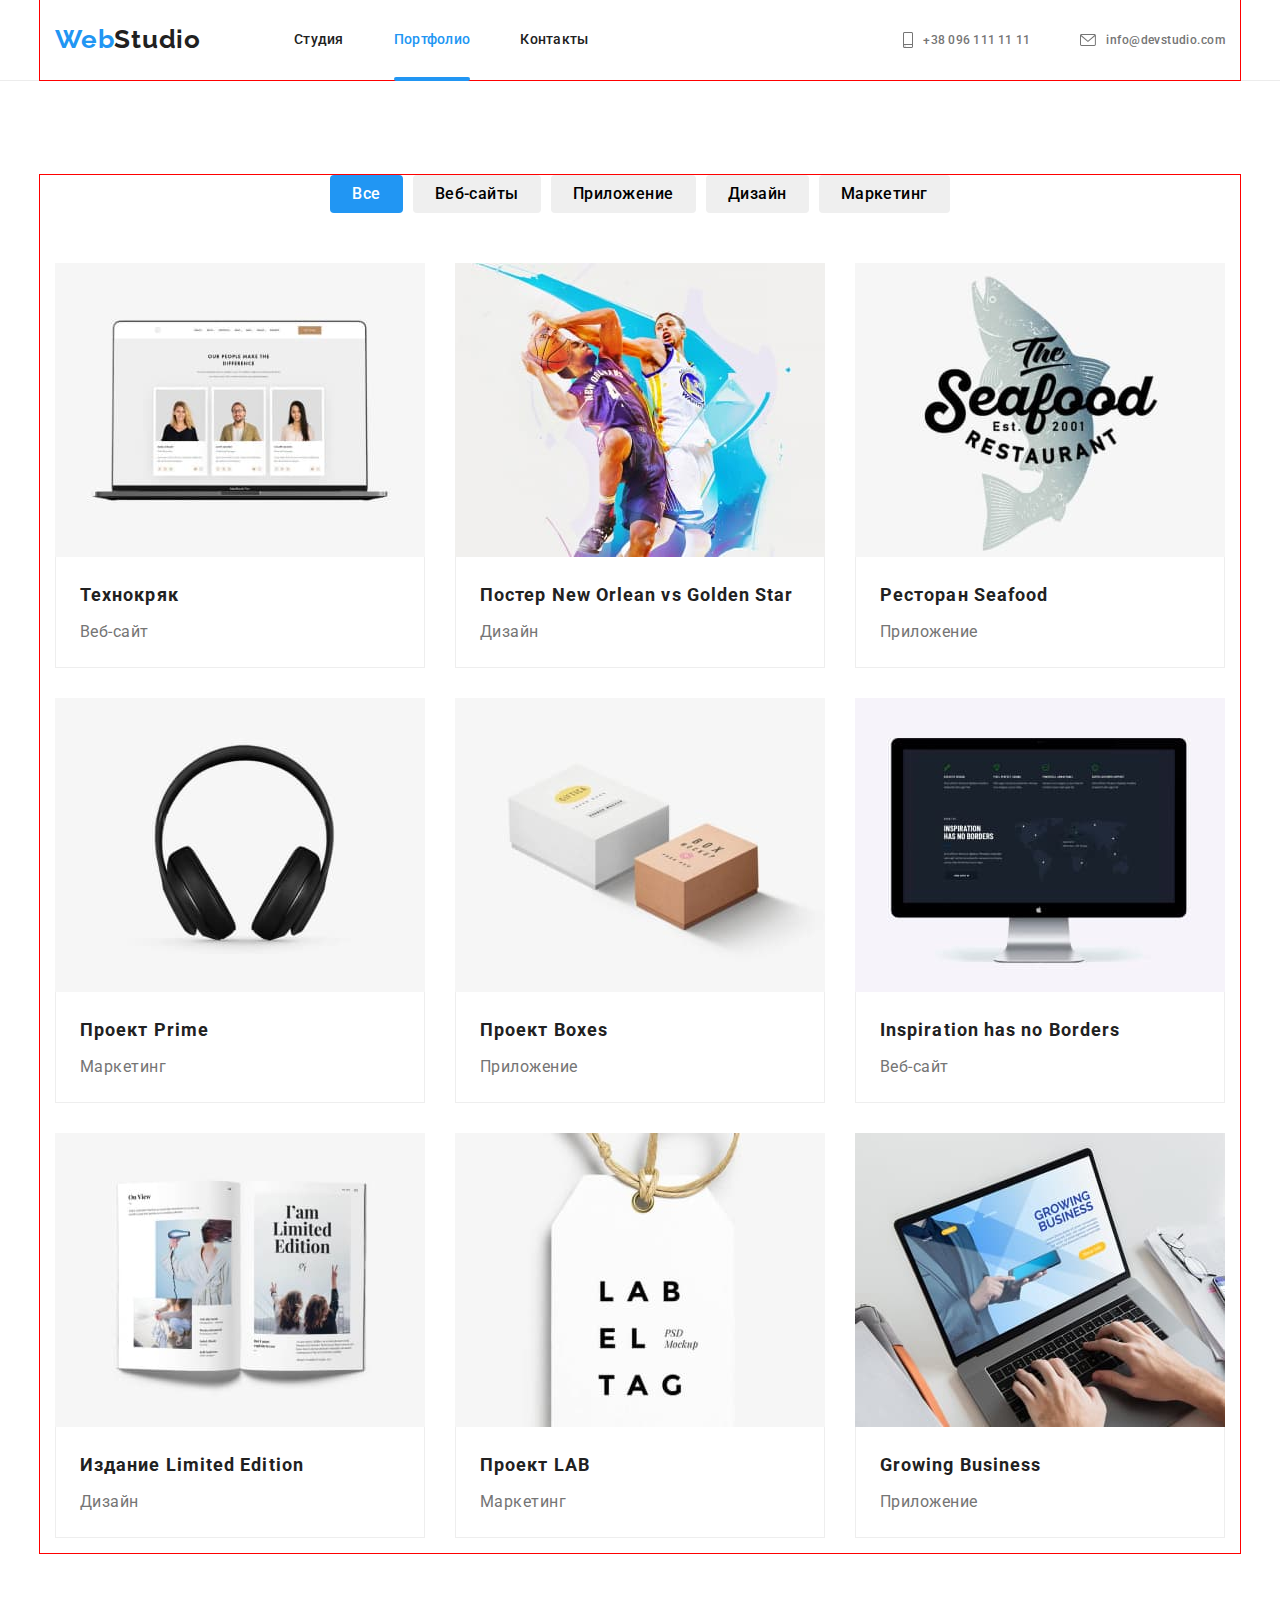
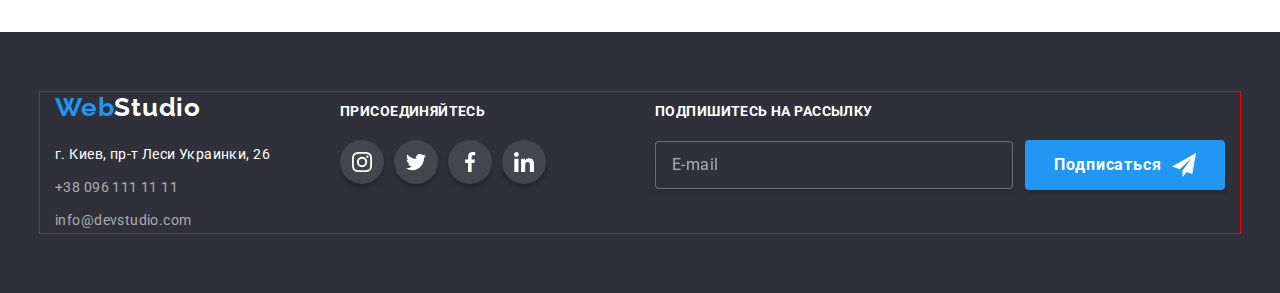
==== commit 894ee9a2: "a half" ====
--- a/portfolio.html
+++ b/portfolio.html
@@ -117,13 +117,29 @@
 						<li class="product__item">
 							<a class="product__shadow-box" href="">
 								<div class="product__thumb">
-									<img
-										src="./images/technoquack.jpg"
+										<picture>
+								<source media="(max-width:767px)" srcset="
+								./images/projects-img/img-mobile.jpg 1x, 
+								./images/projects-img/img-mobile_2x.jpg 2x" 
+								type="image/jpg">
+								<source media="(max-width:1199px)" srcset="
+								./images/projects-img/img-tablet.jpg 1x, 
+								./images/projects-img/img-tablet_2x.jpg 2x" 
+								type="image/jpg">
+								<source media="(min-width:1200px)" srcset="
+								./images/projects-img/img-decstop.jpg 1x, 
+								./images/projects-img/img-decstop_2x.jpg 2x" 
+								type="image/jpg">
+								<img
+										src="./images/projects-img/img-mobile.jpg"
 										alt="фото технокряка на компьютере"
 										class="product__photo"
 										width="370"
 										height="294"
 									/>
+								
+							</picture>
+
 									<div class="product__overlay">
 										<p class="product__description">
 											Ресурс предлагает комплексные предложения с разным уровнем функционала и сервисов. Все это
@@ -140,12 +156,27 @@
 						<li class="product__item">
 							<a class="product__shadow-box" href="">
 								<div class="product__thumb">
-									<img src="./images/poster.jpg" 
+							<picture>
+								<source media="(max-width:767px)" srcset="
+								./images/projects-img/img1-mobile.jpg 1x, 
+								./images/projects-img/img1-mobile_2x.jpg 2x" 
+								type="image/jpg">
+								<source media="(max-width:1199px)" srcset="
+								./images/projects-img/img1-tablet.jpg 1x, 
+								./images/projects-img/img1-tablet_2x.jpg 2x" 
+								type="image/jpg">
+								<source media="(min-width:1200px)" srcset="
+								./images/projects-img/img1-decstop.jpg 1x, 
+								./images/projects-img/img1-decstop_2x.jpg 2x" 
+								type="image/jpg">
+								<img
+										src="./images/projects-img/img1-mobile.jpg"
 									alt="постер баскетбол" 
 									class="product__photo" 
 									width="370" 
 									height="294" 
 									/>
+							</picture>
 									<div class="product__overlay">
 										<p class="product__description">
 											Ресурс предлагает комплексные предложения с разным уровнем функционала и сервисов. Все это
@@ -165,10 +196,25 @@
 						<li class="product__item">
 							<a class="product__shadow-box" href="">
 								<div class="product__thumb">
-									<img src="./images/logo.jpg" 
+																			<picture>
+								<source media="(max-width:767px)" srcset="
+								./images/projects-img/img2-mobile.jpg 1x, 
+								./images/projects-img/img2-mobile_2x.jpg 2x" 
+								type="image/jpg">
+								<source media="(max-width:1199px)" srcset="
+								./images/projects-img/img2-tablet.jpg 1x, 
+								./images/projects-img/img2-tablet_2x.jpg 2x" 
+								type="image/jpg">
+								<source media="(min-width:1200px)" srcset="
+								./images/projects-img/img2-decstop.jpg 1x, 
+								./images/projects-img/img2-decstop_2x.jpg 2x" 
+								type="image/jpg">
+								<img
+										src="./images/projects-img/img2-mobile.jpg"
 									alt="логотип" 
 									class="product__photo" 
 									width="370" height="294" />
+								</picture>
 									<div class="product__overlay">
 										<p class="product__description">
 											Ресурс предлагает комплексные предложения с разным уровнем функционала и сервисов. Все это
@@ -188,10 +234,26 @@
 						<li class="product__item">
 							<a class="product__shadow-box" href="">
 								<div class="product__thumb">
-									<img src="./images/headphones.jpg" 
+																			<picture>
+								<source media="(max-width:767px)" srcset="
+								./images/projects-img/img3-mobile.jpg 1x, 
+								./images/projects-img/img3-mobile_2x.jpg 2x" 
+								type="image/jpg">
+								<source media="(max-width:1199px)" srcset="
+								./images/projects-img/img3-tablet.jpg 1x, 
+								./images/projects-img/img3-tablet_2x.jpg 2x" 
+								type="image/jpg">
+								<source media="(min-width:1200px)" srcset="
+								./images/projects-img/img3-decstop.jpg 1x, 
+								./images/projects-img/img3-decstop_2x.jpg 2x" 
+								type="image/jpg">
+								<img
+										src="./images/projects-img/img3-mobile.jpg"
+									
 									alt="наушники" 
 									class="product__photo" 
 									width="370" height="294" />
+								</picture>
 									<div class="product__overlay">
 										<p class="product__description">
 											Ресурс предлагает комплексные предложения с разным уровнем функционала и сервисов. Все это
@@ -211,10 +273,25 @@
 						<li class="product__item">
 							<a class="product__shadow-box" href="">
 								<div class="product__thumb">
-									<img src="./images/boxes.jpg" 
-									alt="коробки" 
-									class="product__photo" 
-									width="370" height="294" />
+																			<picture>
+								<source media="(max-width:767px)" srcset="
+								./images/projects-img/img4-mobile.jpg 1x, 
+								./images/projects-img/img4-mobile_2x.jpg 2x" 
+								type="image/jpg">
+								<source media="(max-width:1199px)" srcset="
+								./images/projects-img/img4-tablet.jpg 1x, 
+								./images/projects-img/img4-tablet_2x.jpg 2x" 
+								type="image/jpg">
+								<source media="(min-width:1200px)" srcset="
+								./images/projects-img/img4-decstop.jpg 1x, 
+								./images/projects-img/img4-decstop_2x.jpg 2x" 
+								type="image/jpg">
+								<img
+										src="./images/projects-img/img4-mobile.jpg"
+																	alt="коробки" 
+									class="product__photo" 
+									width="370" height="294" />
+								</picture>
 									<div class="product__overlay">
 										<p class="product__description">
 											Ресурс предлагает комплексные предложения с разным уровнем функционала и сервисов. Все это
@@ -234,10 +311,25 @@
 						<li class="product__item">
 							<a class="product__shadow-box" href="">
 								<div class="product__thumb">
-									<img src="./images/computer.jpg" 
+																			<picture>
+								<source media="(max-width:767px)" srcset="
+								./images/projects-img/img5-mobile.jpg 1x, 
+								./images/projects-img/img5-mobile_2x.jpg 2x" 
+								type="image/jpg">
+								<source media="(max-width:1199px)" srcset="
+								./images/projects-img/img5-tablet.jpg 1x, 
+								./images/projects-img/img5-tablet_2x.jpg 2x" 
+								type="image/jpg">
+								<source media="(min-width:1200px)" srcset="
+								./images/projects-img/img5-decstop.jpg 1x, 
+								./images/projects-img/img5-decstop_2x.jpg 2x" 
+								type="image/jpg">
+								<img
+										src="./images/projects-img/img5-mobile.jpg"
 									alt="контент в интернете" 
 									class="product__photo" 
 									width="370" height="294" />
+								</picture>
 									<div class="product__overlay">
 										<p class="product__description">
 											Ресурс предлагает комплексные предложения с разным уровнем функционала и сервисов. Все это
@@ -254,10 +346,25 @@
 						<li class="product__item">
 							<a class="product__shadow-box" href="">
 								<div class="product__thumb">
-									<img src="./images/book.jpg" 
-									alt="книга" 
-									class="product__photo" 
-									width="370" height="294" />
+																			<picture>
+								<source media="(max-width:767px)" srcset="
+								./images/projects-img/img6-mobile.jpg 1x, 
+								./images/projects-img/img6-mobile_2x.jpg 2x" 
+								type="image/jpg">
+								<source media="(max-width:1199px)" srcset="
+								./images/projects-img/img6-tablet.jpg 1x, 
+								./images/projects-img/img6-tablet_2x.jpg 2x" 
+								type="image/jpg">
+								<source media="(min-width:1200px)" srcset="
+								./images/projects-img/img6-decstop.jpg 1x, 
+								./images/projects-img/img6-decstop_2x.jpg 2x" 
+								type="image/jpg">
+								<img
+										src="./images/projects-img/img6-mobile.jpg"
+																	alt="книга" 
+									class="product__photo" 
+									width="370" height="294" />
+									</picture>
 									<div class="product__overlay">
 										<p class="product__description">
 											Ресурс предлагает комплексные предложения с разным уровнем функционала и сервисов. Все это
@@ -277,10 +384,25 @@
 						<li class="product__item">
 							<a class="product__shadow-box" href="">
 								<div class="product__thumb">
-									<img src="./images/tag.jpg" 
-									alt="бирка" 
-									class="product__photo" 
-									width="370" height="294" />
+																			<picture>
+								<source media="(max-width:767px)" srcset="
+								./images/projects-img/img7-mobile.jpg 1x, 
+								./images/projects-img/img7-mobile_2x.jpg 2x" 
+								type="image/jpg">
+								<source media="(max-width:1199px)" srcset="
+								./images/projects-img/img7-tablet.jpg 1x, 
+								./images/projects-img/img7-tablet_2x.jpg 2x" 
+								type="image/jpg">
+								<source media="(min-width:1200px)" srcset="
+								./images/projects-img/img7-decstop.jpg 1x, 
+								./images/projects-img/img7-decstop_2x.jpg 2x" 
+								type="image/jpg">
+								<img
+										src="./images/projects-img/img7-mobile.jpg"
+															alt="бирка" 
+									class="product__photo" 
+									width="370" height="294" />
+									</picture>
 									<div class="product__overlay">
 										<p class="product__description">
 											Ресурс предлагает комплексные предложения с разным уровнем функционала и сервисов. Все это
@@ -300,10 +422,25 @@
 						<li class="product__item">
 							<a class="product__shadow-box" href="">
 								<div class="product__thumb">
-									<img src="./images/notebook.jpg" 
+																			<picture>
+								<source media="(max-width:767px)" srcset="
+								./images/projects-img/img8-mobile.jpg 1x, 
+								./images/projects-img/img8-mobile_2x.jpg 2x" 
+								type="image/jpg">
+								<source media="(max-width:1199px)" srcset="
+								./images/projects-img/img8-tablet.jpg 1x, 
+								./images/projects-img/img8-tablet_2x.jpg 2x" 
+								type="image/jpg">
+								<source media="(min-width:1200px)" srcset="
+								./images/projects-img/img8-decstop.jpg 1x, 
+								./images/projects-img/img8-decstop_2x.jpg 2x" 
+								type="image/jpg">
+								<img
+										src="./images/projects-img/img8-mobile.jpg"
 									alt="ноутбук" 
 									class="product__photo" 
 									width="370" height="294" />
+								</picture>
 									<div class="product__overlay">
 										<p class="product__description">
 											Ресурс предлагает комплексные предложения с разным уровнем функционала и сервисов. Все это
--- a/css/main.min.css
+++ b/css/main.min.css
@@ -1,2 +1,2 @@
-body{background-color:#fff;color:#212121;font-family:"Roboto", sans-serif;font-size:14px;letter-spacing:0.03em}img{display:block;max-width:100%;height:auto}h1,h2,h3,h4,h5,h6,p{margin:0}.button__list,.socialicons__list,.address__list,.contacts__list,.navigation__list,.social-mobile__list,.benefits__list,.services__list,.team__list,.clients__list,.product__list,.form__list{list-style:none;margin:0;padding:0}.benefits-title,.product__title,.subscribe-block__label,.checkbox--hidden{position:absolute;white-space:nowrap;width:1px;height:1px;overflow:hidden;border:0;padding:0;clip:rect(0 0 0 0);-webkit-clip-path:inset(50%);clip-path:inset(50%);margin:-1px}.container,.header--flex,.hero__conteiner,.conteiner{padding-left:15px;padding-right:15px;margin:0 auto;width:100%;outline:solid 1px red}@media screen and (min-width: 480px){.container,.header--flex,.hero__conteiner,.conteiner{width:480px}}@media screen and (min-width: 768px){.container,.header--flex,.hero__conteiner,.conteiner{width:768px}}@media screen and (min-width: 1200px){.container,.header--flex,.hero__conteiner,.conteiner{width:1200px}}.hero__button{background-color:#2196f3;color:#fff;font-weight:700;font-size:16px;line-height:1.88;letter-spacing:0.03em;-webkit-transition:color 250ms cubic-bezier(0.4, 0, 0.2, 1),background-color 250ms cubic-bezier(0.4, 0, 0.2, 1);transition:color 250ms cubic-bezier(0.4, 0, 0.2, 1),background-color 250ms cubic-bezier(0.4, 0, 0.2, 1);min-width:200px;border-radius:4px;border:none;cursor:pointer;padding:10px 32px}.hero__button:hover,.hero__button:focus{color:#fff;background-color:#188ce8}.subscribe-block__button{display:-webkit-box;display:-ms-flexbox;display:flex;-webkit-box-pack:center;-ms-flex-pack:center;justify-content:center;-webkit-box-align:center;-ms-flex-align:center;align-items:center;padding:10px 28px;min-width:200px;font-weight:700;font-size:16px;line-height:1.88;letter-spacing:0.06em;color:#fff;background-color:#2196f3;cursor:pointer;border:none;-webkit-box-shadow:0px 4px 4px rgba(0,0,0,0.15);box-shadow:0px 4px 4px rgba(0,0,0,0.15);border-radius:4px;-webkit-transition:color 250ms cubic-bezier(0.4, 0, 0.2, 1),background-color 250ms cubic-bezier(0.4, 0, 0.2, 1);transition:color 250ms cubic-bezier(0.4, 0, 0.2, 1),background-color 250ms cubic-bezier(0.4, 0, 0.2, 1)}.subscribe-block__button:hover,.subscribe-block__button:focus{color:#fff;background-color:#188ce8}.subscribe-block__button-image{margin-left:10px}.button__list{display:-webkit-box;display:-ms-flexbox;display:flex;-webkit-box-pack:center;-ms-flex-pack:center;justify-content:center;-webkit-box-align:center;-ms-flex-align:center;align-items:center;-ms-flex-wrap:wrap;flex-wrap:wrap;gap:10px;margin-bottom:50px}.button__choise{padding:6px 22px;font-weight:500;font-size:16px;line-height:1.62;letter-spacing:0.03em;-webkit-transition:color 250ms cubic-bezier(0.4, 0, 0.2, 1),background-color 250ms cubic-bezier(0.4, 0, 0.2, 1),-webkit-box-shadow 250ms cubic-bezier(0.4, 0, 0.2, 1);transition:color 250ms cubic-bezier(0.4, 0, 0.2, 1),background-color 250ms cubic-bezier(0.4, 0, 0.2, 1),-webkit-box-shadow 250ms cubic-bezier(0.4, 0, 0.2, 1);transition:color 250ms cubic-bezier(0.4, 0, 0.2, 1),background-color 250ms cubic-bezier(0.4, 0, 0.2, 1),box-shadow 250ms cubic-bezier(0.4, 0, 0.2, 1);transition:color 250ms cubic-bezier(0.4, 0, 0.2, 1),background-color 250ms cubic-bezier(0.4, 0, 0.2, 1),box-shadow 250ms cubic-bezier(0.4, 0, 0.2, 1),-webkit-box-shadow 250ms cubic-bezier(0.4, 0, 0.2, 1);border-radius:4px;border:none;cursor:pointer}.button__choise:hover,.button__choise:focus{color:#fff;background-color:#2196f3;-webkit-box-shadow:1px 4px 6px 0px rgba(0,0,0,0.16),0px 4px 4px 0px rgba(0,0,0,0.06),0px 1px 1px 0px rgba(0,0,0,0.12);box-shadow:1px 4px 6px 0px rgba(0,0,0,0.16),0px 4px 4px 0px rgba(0,0,0,0.06),0px 1px 1px 0px rgba(0,0,0,0.12)}.button__choise--active{background-color:#2196f3;color:#fff}.button__send-form{padding:10px 28px;min-width:200px;font-weight:700;font-size:16px;line-height:1.88;letter-spacing:0.06em;color:#fff;background-color:#2196f3;cursor:pointer;border:none;-webkit-box-shadow:0px 4px 4px 0px rgba(0,0,0,0.25);box-shadow:0px 4px 4px 0px rgba(0,0,0,0.25);border-radius:4px;-webkit-transition:color 250ms cubic-bezier(0.4, 0, 0.2, 1),background-color cubic-bezier(0.4, 0, 0.2, 1);transition:color 250ms cubic-bezier(0.4, 0, 0.2, 1),background-color cubic-bezier(0.4, 0, 0.2, 1)}.button__send-form:hover,.button__send-form:focus{color:#fff;background-color:#188ce8}.section,.benefits__section,.services__section,.team__section,.clients__section,.products__section{padding-top:60px;padding-bottom:60px}@media screen and (min-width: 1200px){.section,.benefits__section,.services__section,.team__section,.clients__section,.products__section{padding-top:94px;padding-bottom:94px}}.socialicons__list{display:-webkit-box;display:-ms-flexbox;display:flex;-webkit-box-pack:center;-ms-flex-pack:center;justify-content:center;-webkit-box-align:center;-ms-flex-align:center;align-items:center;margin-bottom:60px}@media screen and (min-width: 768px){.socialicons__list{margin-bottom:0}}@media screen and (min-width: 1200px){.socialicons__list{display:-webkit-box;display:-ms-flexbox;display:flex;-webkit-box-pack:start;-ms-flex-pack:start;justify-content:flex-start;-webkit-box-align:center;-ms-flex-align:center;align-items:center}}.socialicons__list--direction{display:-webkit-box;display:-ms-flexbox;display:flex;-webkit-box-pack:center;-ms-flex-pack:center;justify-content:center;-webkit-box-align:center;-ms-flex-align:center;align-items:center}.socialicons__item:not(:last-child){margin-right:10px}.socialicons__link{display:-webkit-box;display:-ms-flexbox;display:flex;-webkit-box-pack:center;-ms-flex-pack:center;justify-content:center;-webkit-box-align:center;-ms-flex-align:center;align-items:center;-webkit-transition:background-color 250ms cubic-bezier(0.4, 0, 0.2, 1);transition:background-color 250ms cubic-bezier(0.4, 0, 0.2, 1);width:44px;height:44px;background-color:rgba(255,255,255,0.1);border-radius:50px;-webkit-box-shadow:0px 4px 4px 0px rgba(0,0,0,0.25);box-shadow:0px 4px 4px 0px rgba(0,0,0,0.25)}.socialicons__link:hover,.socialicons__link:focus{background-color:#2196f3}.socialicons__link--grey{border:none;-webkit-box-shadow:none;box-shadow:none;color:#afb1b8;-webkit-transition:color 250ms cubic-bezier(0.4, 0, 0.2, 1),background-color 250ms cubic-bezier(0.4, 0, 0.2, 1);transition:color 250ms cubic-bezier(0.4, 0, 0.2, 1),background-color 250ms cubic-bezier(0.4, 0, 0.2, 1)}.socialicons__link--grey:hover,.socialicons__link--grey:focus{color:#fff}.socialicons__image{fill:#fff}.socialicons__image--white{fill:currentColor}.img,.team__image,.product__photo{display:block;max-width:100%;height:auto}.logo{font-weight:700;font-size:24px;line-height:1.17;letter-spacing:.03em;font-family:"Raleway", sans-serif;text-decoration:none;color:#212121;-webkit-transition:color 250ms cubic-bezier(0.4, 0, 0.2, 1);transition:color 250ms cubic-bezier(0.4, 0, 0.2, 1)}.logo:hover,.logo:focus{color:#2196f3}@media screen and (min-width: 768px){.logo{display:block}}@media screen and (min-width: 1200px){.logo{font-size:26px;line-height:1.19}}.logo--position-top{padding-top:16px;padding-bottom:16px}@media screen and (min-width: 768px){.logo--position-top{margin-right:88px;padding-top:26px;padding-bottom:26px}}@media screen and (min-width: 1200px){.logo--position-top{margin-right:93px;padding-top:24px;padding-bottom:25px}}.logo--position-bottom{display:inline-block;margin-bottom:20px;color:#fff}.logo--blue{color:#2196f3}.address__item:not(:last-child){margin-bottom:8px}@media screen and (min-width: 1200px){.address__item:not(:last-child){margin-bottom:9px}}.address__link{display:block;font-weight:400;font-size:14px;line-height:1.71;letter-spacing:.03em;text-decoration:none;font-style:normal;color:#fff;-webkit-transition:color 250ms cubic-bezier(0.4, 0, 0.2, 1);transition:color 250ms cubic-bezier(0.4, 0, 0.2, 1)}.address__link:hover,.address__link:focus{color:#2196f3}.address__link--grey{color:rgba(255,255,255,0.6);-webkit-transition:color 250ms cubic-bezier(0.4, 0, 0.2, 1);transition:color 250ms cubic-bezier(0.4, 0, 0.2, 1)}.contacts__list{margin-bottom:64px;-webkit-transition:color 250ms cubic-bezier(0.4, 0, 0.2, 1);transition:color 250ms cubic-bezier(0.4, 0, 0.2, 1)}@media screen and (min-width: 768px){.contacts__list{margin-bottom:0;margin-left:auto;padding-top:21px}}@media screen and (min-width: 1200px){.contacts__list{display:-webkit-box;display:-ms-flexbox;display:flex;-webkit-box-align:center;-ms-flex-align:center;align-items:center;padding-top:0}}.contacts__item:not(:last-child){margin-bottom:32px}@media screen and (min-width: 768px){.contacts__item:not(:last-child){margin-bottom:10px}}@media screen and (min-width: 1200px){.contacts__item:not(:last-child){margin-bottom:0;margin-right:50px}}.contacts__link{text-decoration:none;-webkit-transition:color 250ms cubic-bezier(0.4, 0, 0.2, 1);transition:color 250ms cubic-bezier(0.4, 0, 0.2, 1)}.contacts__link:hover,.contacts__link:focus{color:#2196f3}.contacts__link--mobile{margin-bottom:32px;font-weight:500;font-size:34px;line-height:1.18;letter-spacing:.02em;color:#2196f3}.contacts__link--mail{font-size:24px;line-height:1.17;color:#757575}@media screen and (min-width: 768px){.contacts__link{margin:0;display:-webkit-box;display:-ms-flexbox;display:flex;-webkit-box-align:center;-ms-flex-align:center;align-items:center;font-weight:500;font-size:12px;line-height:1.17;color:#757575}}@media screen and (min-width: 1200px){.contacts__link{padding-top:32px;padding-bottom:32px}}.contacts-icon{display:none}@media screen and (min-width: 768px){.contacts-icon{display:block;margin-right:8px;fill:currentColor}.contacts-icon:hover,.contacts-icon:focus{color:#2196f3}}@media screen and (min-width: 768px) and (min-width: 1200px){.contacts-icon{margin-right:10px}}.header__border{border-bottom:1px solid #ececec}.header--flex{display:-webkit-box;display:-ms-flexbox;display:flex;-webkit-box-align:center;-ms-flex-align:center;align-items:center}.navigation{margin-bottom:64px}@media screen and (min-width: 768px){.navigation{margin:0}}@media screen and (min-width: 768px){.navigation__list{display:-webkit-box;display:-ms-flexbox;display:flex;-webkit-box-pack:center;-ms-flex-pack:center;justify-content:center;-webkit-box-align:center;-ms-flex-align:center;align-items:center}}.navigation__item:not(:last-child){margin-bottom:32px}@media screen and (min-width: 768px){.navigation__item:not(:last-child){margin-bottom:0;margin-right:50px}}.navigation__link{font-weight:500;font-size:40px;line-height:1.18;letter-spacing:.02em;text-decoration:none;color:#212121;-webkit-transition:color 250ms cubic-bezier(0.4, 0, 0.2, 1);transition:color 250ms cubic-bezier(0.4, 0, 0.2, 1)}@media screen and (min-width: 768px){.navigation__link{padding-top:32px;padding-bottom:32px;display:block;font-size:14px;line-height:1.14}}.navigation__link:hover,.navigation__link:focus{color:#2196f3}.navigation__link--current{color:#2196f3}@media screen and (min-width: 768px){.navigation__link--current{position:relative}}@media screen and (min-width: 768px){.navigation__link--current::after{position:absolute;left:0;bottom:-1px;content:"";width:100%;height:4px;background-color:#2196f3;border-radius:2px}}.hero__section{padding-top:118px;padding-bottom:118px;margin-left:auto;margin-right:auto;text-align:center;background-color:#2f303a;max-width:1600px;background-image:-webkit-gradient(linear, left top, right top, from(rgba(47,48,58,0.4)), to(rgba(47,48,58,0.4))),url(../images/sectionphoto.jpg);background-image:linear-gradient(to right, rgba(47,48,58,0.4), rgba(47,48,58,0.4)),url(../images/sectionphoto.jpg);background-repeat:no-repeat;background-position:center;background-size:cover}@media screen and (min-device-pixel-ratio: 2), (-webkit-min-device-pixel-ratio: 2), (min-resolution: 192dpi), (min-resolution: 2dppx){.hero__section{background-image:-webkit-gradient(linear, left top, right top, from(rgba(47,48,58,0.4)), to(rgba(47,48,58,0.4))),url(../images/sectionphoto.jpg);background-image:linear-gradient(to right, rgba(47,48,58,0.4), rgba(47,48,58,0.4)),url(../images/sectionphoto.jpg)}}@media screen and (min-device-pixel-ratio: 3), (-webkit-min-device-pixel-ratio: 3), (min-resolution: 288dpi), (min-resolution: 3dppx){.hero__section{background-image:-webkit-gradient(linear, left top, right top, from(rgba(47,48,58,0.4)), to(rgba(47,48,58,0.4))),url(../images/sectionphoto.jpg);background-image:linear-gradient(to right, rgba(47,48,58,0.4), rgba(47,48,58,0.4)),url(../images/sectionphoto.jpg)}}@media screen and (min-width: 481px) and (max-width: 768.98px){.hero__section{background-image:-webkit-gradient(linear, left top, right top, from(rgba(47,48,58,0.4)), to(rgba(47,48,58,0.4))),url(../images/sectionphoto.jpg);background-image:linear-gradient(to right, rgba(47,48,58,0.4), rgba(47,48,58,0.4)),url(../images/sectionphoto.jpg)}}@media screen and (min-width: 481px) and (max-width: 768.98px) and (min-device-pixel-ratio: 2), screen and (min-width: 481px) and (max-width: 768.98px) and (-webkit-min-device-pixel-ratio: 2), screen and (min-width: 481px) and (max-width: 768.98px) and (min-resolution: 192dpi), screen and (min-width: 481px) and (max-width: 768.98px) and (min-resolution: 2dppx){.hero__section{background-image:-webkit-gradient(linear, left top, right top, from(rgba(47,48,58,0.4)), to(rgba(47,48,58,0.4))),url(../images/sectionphoto.jpg);background-image:linear-gradient(to right, rgba(47,48,58,0.4), rgba(47,48,58,0.4)),url(../images/sectionphoto.jpg)}}@media screen and (min-width: 481px) and (max-width: 768.98px) and (min-device-pixel-ratio: 3), screen and (min-width: 481px) and (max-width: 768.98px) and (-webkit-min-device-pixel-ratio: 3), screen and (min-width: 481px) and (max-width: 768.98px) and (min-resolution: 288dpi), screen and (min-width: 481px) and (max-width: 768.98px) and (min-resolution: 3dppx){.hero__section{background-image:-webkit-gradient(linear, left top, right top, from(rgba(47,48,58,0.4)), to(rgba(47,48,58,0.4))),url(../images/sectionphoto.jpg);background-image:linear-gradient(to right, rgba(47,48,58,0.4), rgba(47,48,58,0.4)),url(../images/sectionphoto.jpg)}}@media screen and (min-width: 769px){.hero__section{background-image:-webkit-gradient(linear, left top, right top, from(rgba(47,48,58,0.4)), to(rgba(47,48,58,0.4))),url(../images/sectionphoto.jpg);background-image:linear-gradient(to right, rgba(47,48,58,0.4), rgba(47,48,58,0.4)),url(../images/sectionphoto.jpg)}}@media screen and (min-width: 769px) and (min-device-pixel-ratio: 2), screen and (min-width: 769px) and (-webkit-min-device-pixel-ratio: 2), screen and (min-width: 769px) and (min-resolution: 192dpi), screen and (min-width: 769px) and (min-resolution: 2dppx){.hero__section{background-image:-webkit-gradient(linear, left top, right top, from(rgba(47,48,58,0.4)), to(rgba(47,48,58,0.4))),url(../images/sectionphoto.jpg);background-image:linear-gradient(to right, rgba(47,48,58,0.4), rgba(47,48,58,0.4)),url(../images/sectionphoto.jpg)}}@media screen and (min-width: 769px) and (min-device-pixel-ratio: 3), screen and (min-width: 769px) and (-webkit-min-device-pixel-ratio: 3), screen and (min-width: 769px) and (min-resolution: 288dpi), screen and (min-width: 769px) and (min-resolution: 3dppx){.hero__section{background-image:-webkit-gradient(linear, left top, right top, from(rgba(47,48,58,0.4)), to(rgba(47,48,58,0.4))),url(../images/sectionphoto.jpg);background-image:linear-gradient(to right, rgba(47,48,58,0.4), rgba(47,48,58,0.4)),url(../images/sectionphoto.jpg)}}@media screen and (min-width: 1200px){.hero__section{padding-top:200px;padding-bottom:200px}}@media screen and (min-width: 400px){.hero__conteiner{width:400px}}@media screen and (min-width: 1200px){.hero__conteiner{width:696px}}.hero__title{font-weight:900;font-size:26px;line-height:1.62;letter-spacing:.06em;text-transform:uppercase;margin-bottom:30px;color:#fff}@media screen and (min-width: 1200px){.hero__title{font-size:44px;line-height:1.36}}.mobile__button{position:relative;z-index:10;width:40px;height:40px;margin:0;margin-left:auto;padding:0;color:#188ce8;background-color:transparent;border:none}.mobile__button:hover,.mobile__button:focus{fill:currentColor}@media screen and (min-width: 768px){.mobile__button{display:none}}.mobile__button .menu__icon--vector{display:none}.mobile__button.is-open .menu__icon--vector{display:block}.mobile__button.is-open .menu__icon--menu{display:none}@media screen and (max-width: 767px){.menu__content{display:none;position:fixed;top:0;left:0;width:100%;padding:48px 40px;background-color:#fff;overflow-y:scroll}.menu__content.is-open{display:block}}@media screen and (min-width: 768px){.mobile__button{display:none}.menu__content{display:-webkit-box;display:-ms-flexbox;display:flex;width:100%}}.social-mobile__list{display:-webkit-box;display:-ms-flexbox;display:flex;-webkit-box-align:baseline;-ms-flex-align:baseline;align-items:baseline;-ms-flex-wrap:wrap;flex-wrap:wrap;gap:10px}@media screen and (min-width: 768px){.social-mobile__list{display:none}}.social-mobile__item:not(:last-child)::after{content:"";display:inline-block;width:0px;height:22px;margin:0 5px;border:1px solid rgba(33,33,33,0.2)}.social-mobile__link{font-weight:500;font-size:18px;line-height:1.22;letter-spacing:.02em;text-decoration:none;color:#2196f3}.benefits__list{display:-webkit-box;display:-ms-flexbox;display:flex;-webkit-box-pack:center;-ms-flex-pack:center;justify-content:center;-webkit-box-align:center;-ms-flex-align:center;align-items:center;-ms-flex-wrap:wrap;flex-wrap:wrap;gap:30px}@media screen and (min-width: 768px){.benefits__item{width:270px}}@media screen and (min-width: 1200px){.benefits__item{width:354px}}@media screen and (min-width: 1200px){.benefits__item{width:270px}}.benefits__decoration-bloc{display:-webkit-box;display:-ms-flexbox;display:flex;-webkit-box-pack:center;-ms-flex-pack:center;justify-content:center;-webkit-box-align:center;-ms-flex-align:center;align-items:center;-ms-flex-wrap:wrap;flex-wrap:wrap;margin-bottom:30px;height:120px;background-color:#f5f4fa}.benefits__title{font-weight:700;font-size:14px;line-height:1.14;letter-spacing:.03em;text-transform:uppercase;text-align:center;margin-bottom:10px}@media screen and (min-width: 768px){.benefits__title{text-align:start}}.benefits__description{color:#757575;font-weight:400;font-size:14px;line-height:1.71;letter-spacing:.03em}.services__section{display:none}@media screen and (min-width: 1200px){.services__section{display:block;padding-top:0}}.services__title{text-align:center;margin-bottom:50px;font-weight:700;font-size:36px;line-height:1.17;letter-spacing:.03em}.services__list{display:-webkit-box;display:-ms-flexbox;display:flex;-webkit-box-pack:center;-ms-flex-pack:center;justify-content:center;-webkit-box-align:center;-ms-flex-align:center;align-items:center;-ms-flex-wrap:wrap;flex-wrap:wrap;gap:30px}.services__overlay{position:relative}.services__photo-description{position:absolute;left:0;bottom:0;width:100%;height:70px;display:-webkit-box;display:-ms-flexbox;display:flex;-webkit-box-pack:center;-ms-flex-pack:center;justify-content:center;-webkit-box-align:center;-ms-flex-align:center;align-items:center;font-weight:700;line-height:1.17;color:#fff;text-transform:uppercase;background-color:#2f303acc}.team__section{background-color:#f5f4fa}.team__title{margin-bottom:30px;font-weight:700;font-size:28px;line-height:1.18;letter-spacing:.03em;text-align:center}@media screen and (min-width: 1200px){.team__title{font-size:36px;line-height:1.17;margin-bottom:50px}}.team__list{display:-webkit-box;display:-ms-flexbox;display:flex;-webkit-box-pack:center;-ms-flex-pack:center;justify-content:center;-webkit-box-align:center;-ms-flex-align:center;align-items:center;-ms-flex-wrap:wrap;flex-wrap:wrap;gap:30px}.team__item{text-align:center;background-color:#fff}@media screen and (max-width: 767px){.team__image{width:450px}}@media screen and (max-width: 1199px){.team__image{width:354px}}.team__border{padding-top:30px;padding-bottom:30px;border-radius:0px 0px 4px 4px;-webkit-box-shadow:0px 2px 1px 0px rgba(0,0,0,0.2),0px 1px 1px 0px rgba(0,0,0,0.14),0px 1px 3px 0px rgba(0,0,0,0.12);box-shadow:0px 2px 1px 0px rgba(0,0,0,0.2),0px 1px 1px 0px rgba(0,0,0,0.14),0px 1px 3px 0px rgba(0,0,0,0.12)}.team__name{font-weight:500;font-size:16px;line-height:1.19;letter-spacing:.03em;margin-bottom:10px}.team__proffesion{font-weight:400;font-size:16px;line-height:1.19;letter-spacing:.03em;color:#757575;margin-bottom:16px}.clients__title{margin-bottom:30px;font-weight:700;font-size:28px;line-height:1.18;letter-spacing:.03em;text-align:center}@media screen and (min-width: 1200px){.clients__title{margin-bottom:50px;font-size:36px;line-height:1.17}}.clients__list{display:-webkit-box;display:-ms-flexbox;display:flex;-webkit-box-pack:center;-ms-flex-pack:center;justify-content:center;-webkit-box-align:center;-ms-flex-align:center;align-items:center;-ms-flex-wrap:wrap;flex-wrap:wrap;gap:30px}.clients__link{display:-webkit-box;display:-ms-flexbox;display:flex;-webkit-box-pack:center;-ms-flex-pack:center;justify-content:center;-webkit-box-align:center;-ms-flex-align:center;align-items:center;width:210px;height:92px;-webkit-transition:color 250ms cubic-bezier(0.4, 0, 0.2, 1),border 250ms cubic-bezier(0.4, 0, 0.2, 1);transition:color 250ms cubic-bezier(0.4, 0, 0.2, 1),border 250ms cubic-bezier(0.4, 0, 0.2, 1);color:#afb1b8;border:solid 1px #afb1b8;border-radius:4px}@media screen and (min-width: 768px){.clients__link{width:226px;height:92px}}@media screen and (min-width: 1200px){.clients__link{width:170px;height:92px}}.clients__link:hover,.clients__link:focus{border:solid 1px #2196f3;color:#2196f3}.clients__image{fill:currentColor}.product__shadow-box{display:-webkit-box;display:-ms-flexbox;display:flex;-webkit-box-orient:vertical;-webkit-box-direction:normal;-ms-flex-direction:column;flex-direction:column;text-decoration:none;outline:0;color:#212121;-webkit-transition:-webkit-box-shadow 250ms .product__shadow-box transition-cube;transition:-webkit-box-shadow 250ms .product__shadow-box transition-cube;transition:box-shadow 250ms .product__shadow-box transition-cube;transition:box-shadow 250ms .product__shadow-box transition-cube, -webkit-box-shadow 250ms .product__shadow-box transition-cube}.product__shadow-box:hover,.product__shadow-box:focus{-webkit-box-shadow:1px 4px 6px 0px rgba(0,0,0,0.16),0px 4px 4px 0px rgba(0,0,0,0.06),0px 1px 1px 0px rgba(0,0,0,0.12);box-shadow:1px 4px 6px 0px rgba(0,0,0,0.16),0px 4px 4px 0px rgba(0,0,0,0.06),0px 1px 1px 0px rgba(0,0,0,0.12)}@media screen and (max-width: 767px){.product__photo{width:450px}}@media screen and (min-width: 768px){.product__photo{width:354px}}@media screen and (min-width: 1199px){.product__photo{width:370px}}.product__thumb{position:relative;overflow:hidden}.product__overlay{position:absolute;-webkit-transition:-webkit-transform 250ms cubic-bezier(0.4, 0, 0.2, 1);transition:-webkit-transform 250ms cubic-bezier(0.4, 0, 0.2, 1);transition:transform 250ms cubic-bezier(0.4, 0, 0.2, 1);transition:transform 250ms cubic-bezier(0.4, 0, 0.2, 1), -webkit-transform 250ms cubic-bezier(0.4, 0, 0.2, 1);-webkit-transform:translateY(0);transform:translateY(0);background-color:#2196f3e6;height:100%;width:100%}.product__description{position:absolute;-webkit-transition:color 250ms cubic-bezier(0.4, 0, 0.2, 1),-webkit-transform 250ms cubic-bezier(0.4, 0, 0.2, 1);transition:color 250ms cubic-bezier(0.4, 0, 0.2, 1),-webkit-transform 250ms cubic-bezier(0.4, 0, 0.2, 1);transition:color 250ms cubic-bezier(0.4, 0, 0.2, 1),transform 250ms cubic-bezier(0.4, 0, 0.2, 1);transition:color 250ms cubic-bezier(0.4, 0, 0.2, 1),transform 250ms cubic-bezier(0.4, 0, 0.2, 1),-webkit-transform 250ms cubic-bezier(0.4, 0, 0.2, 1);-webkit-transform:translateY(0);transform:translateY(0);margin:0;width:100%;height:100%;padding:63px 24px;font-weight:400;font-size:18px;line-height:1.56;letter-spacing:.03em;color:rgba(255,255,255,0)}.product__group{-webkit-box-flex:1;-ms-flex-positive:1;flex-grow:1;padding-top:20px;padding-left:24px;padding-bottom:20px;padding-right:24px;border-bottom:1px solid #eee;border-left:1px solid #eee;border-right:1px solid #eee}.product__name{margin-bottom:4px;font-weight:700;font-size:18px;line-height:2;letter-spacing:.06em}.product__direction{margin:0;font-weight:400;font-size:16px;line-height:1.88;letter-spacing:.03em;color:#757575}.product__shadow-box:hover .product__description,.product__shadow-box:focus .product__description{color:#fff;-webkit-transform:translateY(0%);transform:translateY(0%)}.product__shadow-box:hover .product__overlay,.product__shadow-box:focus .product__overlay{-webkit-transform:translateY(-100%);transform:translateY(-100%)}.product__list{display:-webkit-box;display:-ms-flexbox;display:flex;-webkit-box-pack:center;-ms-flex-pack:center;justify-content:center;-ms-flex-wrap:wrap;flex-wrap:wrap;gap:30px}@media screen and (min-width: 768px){.product__list{gap:0;margin:-15px}}.product__item{display:-webkit-box;display:-ms-flexbox;display:flex;-webkit-box-pack:center;-ms-flex-pack:center;justify-content:center}@media screen and (min-width: 768px){.product__item{width:calc((100% - 60px) / 2);margin:15px}}@media screen and (min-width: 1200px){.product__item{width:calc((100% - 90px) / 3)}}.footer{background-color:#2f303a;padding-top:60px;padding-bottom:60px}@media screen and (min-width: 768px){.footer--flex{display:-webkit-box;display:-ms-flexbox;display:flex;-webkit-box-pack:center;-ms-flex-pack:center;justify-content:center;-webkit-box-align:baseline;-ms-flex-align:baseline;align-items:baseline;-ms-flex-wrap:wrap;flex-wrap:wrap}}@media screen and (min-width: 1200px){.footer--flex{display:-webkit-box;display:-ms-flexbox;display:flex;-webkit-box-pack:start;-ms-flex-pack:start;justify-content:flex-start;-webkit-box-align:baseline;-ms-flex-align:baseline;align-items:baseline;-ms-flex-wrap:nowrap;flex-wrap:nowrap;gap:0}}.footer__firstblock{margin-bottom:60px;text-align:center}@media screen and (min-width: 768px){.footer__firstblock{margin-right:165px}}@media screen and (min-width: 1200px){.footer__firstblock{text-align:start;margin-bottom:0;margin-right:70px}}.footer__social-bl-title{display:inline-block;margin-bottom:20px;font-weight:700;font-size:14px;line-height:1.14;letter-spacing:.03em;text-transform:uppercase;color:#fff}.footer__social-block{text-align:center}@media screen and (min-width: 1200px){.footer__social-block{text-align:start;margin-right:auto}}.subscribe-block{text-align:center}@media screen and (min-width: 1200px){.subscribe-block{text-align:start;-webkit-box-align:baseline;-ms-flex-align:baseline;align-items:baseline}}.subscribe-block__title{display:block;margin-bottom:20px;font-weight:700;font-size:14px;line-height:1.14;letter-spacing:.03em;text-transform:uppercase;color:#fff}.subscribe-block__form{display:-webkit-box;display:-ms-flexbox;display:flex;-webkit-box-pack:center;-ms-flex-pack:center;justify-content:center;-webkit-box-align:center;-ms-flex-align:center;align-items:center;-webkit-box-orient:vertical;-webkit-box-direction:normal;-ms-flex-direction:column;flex-direction:column}@media screen and (min-width: 1200px){.subscribe-block__form{-webkit-box-orient:horizontal;-webkit-box-direction:normal;-ms-flex-direction:row;flex-direction:row}}.subscribe-block__form input{margin-bottom:20px;padding-top:15px;padding-bottom:15px;padding-left:16px;outline:0;width:100%;border:1px solid rgba(255,255,255,0.3);-webkit-filter:drop-shadow(0px 4px 4px rgba(0,0,0,0.15));filter:drop-shadow(0px 4px 4px rgba(0,0,0,0.15));border-radius:4px;color:#fff;background-color:#2f303a}@media screen and (min-width: 768px){.subscribe-block__form input{width:450px}}@media screen and (min-width: 1200px){.subscribe-block__form input{margin-bottom:0;margin-right:12px;width:358px}}.subscribe-block__form input::-webkit-input-placeholder{font-weight:400;font-size:16px;line-height:1.25;letter-spacing:.03em;color:rgba(255,255,255,0.6)}.subscribe-block__form input:-ms-input-placeholder{font-weight:400;font-size:16px;line-height:1.25;letter-spacing:.03em;color:rgba(255,255,255,0.6)}.subscribe-block__form input::-ms-input-placeholder{font-weight:400;font-size:16px;line-height:1.25;letter-spacing:.03em;color:rgba(255,255,255,0.6)}.subscribe-block__form input::placeholder{font-weight:400;font-size:16px;line-height:1.25;letter-spacing:.03em;color:rgba(255,255,255,0.6)}.backdrop{position:fixed;top:0;left:0;height:100%;width:100%;background-color:rgba(0,0,0,0.2);opacity:1;-webkit-transition:opacity 250ms var(--transition-cube),visibility 250ms var(--transition-cube);transition:opacity 250ms var(--transition-cube),visibility 250ms var(--transition-cube)}.backdrop.is-hidden{opacity:0;pointer-events:none;visibility:hidden}.modal{position:absolute;top:50%;left:50%;-webkit-transform:translate(-50%, -50%);transform:translate(-50%, -50%);opacity:1;-webkit-transition:opacity 250ms cubic-bezier(0.4, 0, 0.2, 1),-webkit-transform 250ms cubic-bezier(0.4, 0, 0.2, 1);transition:opacity 250ms cubic-bezier(0.4, 0, 0.2, 1),-webkit-transform 250ms cubic-bezier(0.4, 0, 0.2, 1);transition:transform 250ms cubic-bezier(0.4, 0, 0.2, 1),opacity 250ms cubic-bezier(0.4, 0, 0.2, 1);transition:transform 250ms cubic-bezier(0.4, 0, 0.2, 1),opacity 250ms cubic-bezier(0.4, 0, 0.2, 1),-webkit-transform 250ms cubic-bezier(0.4, 0, 0.2, 1);padding:40px;width:450px;height:609px;background-color:#fff;-webkit-box-shadow:0px 4px 4px 0px rgba(0,0,0,0.25);box-shadow:0px 4px 4px 0px rgba(0,0,0,0.25);border-radius:4px}@media screen and (min-width: 1200px){.modal{width:528px;height:581px}}.modal__button{position:absolute;top:8px;right:8px;display:-webkit-box;display:-ms-flexbox;display:flex;-webkit-box-pack:center;-ms-flex-pack:center;justify-content:center;-webkit-box-align:center;-ms-flex-align:center;align-items:center;padding:0;width:30px;height:30px;border-radius:50px;border:1px solid rgba(0,0,0,0.1);background-color:#fff;cursor:pointer}.modal__svg{-webkit-transition:fill 250ms cubic-bezier(0.4, 0, 0.2, 1);transition:fill 250ms cubic-bezier(0.4, 0, 0.2, 1)}.modal__button:hover .modal__svg,.modal__button:focus .modal__svg{fill:#188ce8}.modal__title{display:block;margin-bottom:12px;font-weight:700;font-size:20px;line-height:1.5;letter-spacing:.03em;text-align:center;color:#212121}@media screen and (min-width: 1200px){.modal__title{font-weight:700;font-size:20px;line-height:1.15;letter-spacing:.03em}}.form{display:-webkit-box;display:-ms-flexbox;display:flex;-webkit-box-pack:center;-ms-flex-pack:center;justify-content:center;-webkit-box-align:center;-ms-flex-align:center;align-items:center;-webkit-box-orient:vertical;-webkit-box-direction:normal;-ms-flex-direction:column;flex-direction:column}.form__list{display:-webkit-box;display:-ms-flexbox;display:flex;-webkit-box-pack:start;-ms-flex-pack:start;justify-content:flex-start;-webkit-box-align:stretch;-ms-flex-align:stretch;align-items:stretch;-webkit-box-orient:vertical;-webkit-box-direction:normal;-ms-flex-direction:column;flex-direction:column;margin-bottom:30px}.form__item{display:-webkit-box;display:-ms-flexbox;display:flex;-webkit-box-orient:vertical;-webkit-box-direction:normal;-ms-flex-direction:column;flex-direction:column}.form__item:not(:last-child){margin-bottom:10px}.form__item:nth-child(4){margin-bottom:20px}.form__label{margin-bottom:4px;font-weight:400;font-size:12px;line-height:1.17;letter-spacing:0.01em;color:#757575}.form__thumb{position:relative}.form__item input{padding-left:42px;height:40px;width:100%}.form__svg{position:absolute;top:50%;left:12px;-webkit-transform:translateY(-50%);transform:translateY(-50%)}.form__item textarea{padding:12px;height:120px;resize:none}.form__item textarea::-webkit-input-placeholder{font-weight:400;font-size:12px;line-height:1.17;letter-spacing:0.01em;color:rgba(117,117,117,0.5)}.form__item textarea:-ms-input-placeholder{font-weight:400;font-size:12px;line-height:1.17;letter-spacing:0.01em;color:rgba(117,117,117,0.5)}.form__item textarea::-ms-input-placeholder{font-weight:400;font-size:12px;line-height:1.17;letter-spacing:0.01em;color:rgba(117,117,117,0.5)}.form__item textarea::placeholder{font-weight:400;font-size:12px;line-height:1.17;letter-spacing:0.01em;color:rgba(117,117,117,0.5)}.form__thumb input,.form__item textarea{border:1px solid #21212133;border-radius:4px;-webkit-transition:border 250ms cubic-bezier(0.4, 0, 0.2, 1);transition:border 250ms cubic-bezier(0.4, 0, 0.2, 1)}.form__thumb input:hover,textarea:hover{border:1px solid #2196f3}.form__item svg{-webkit-transition:fill 250ms cubic-bezier(0.4, 0, 0.2, 1);transition:fill 250ms cubic-bezier(0.4, 0, 0.2, 1)}.form__item:focus-within svg{fill:#188ce8}.form__thumb:focus-within input,.form__item:focus-within textarea{outline:0;border-color:#2196f3}.checkbox__block{margin-bottom:20px;display:-webkit-box;display:-ms-flexbox;display:flex;-webkit-box-pack:center;-ms-flex-pack:center;justify-content:center;-webkit-box-align:center;-ms-flex-align:center;align-items:center}.checkbox__label{display:-webkit-box;display:-ms-flexbox;display:flex;-webkit-box-pack:center;-ms-flex-pack:center;justify-content:center;-webkit-box-align:center;-ms-flex-align:center;align-items:center}.checkbox__decoration{width:16px;height:15px;display:inline-block;border:solid 1px #212121;border-radius:4px;-webkit-transition:border-color 250ms cubic-bezier(0.4, 0, 0.2, 1),background-color 250ms cubic-bezier(0.4, 0, 0.2, 1);transition:border-color 250ms cubic-bezier(0.4, 0, 0.2, 1),background-color 250ms cubic-bezier(0.4, 0, 0.2, 1)}.checkbox-policy{margin-left:8px;font-weight:400;font-size:12px;line-height:1.17;letter-spacing:.03em;color:#757575}@media screen and (min-width: 1200px){.checkbox-policy{font-weight:400;font-size:14px;line-height:1.71;letter-spacing:.03em}}.link-policy{color:#2196f3;font-weight:400;font-size:12px;line-height:1.17;letter-spacing:.03em}@media screen and (min-width: 1200px){.link-policy{font-weight:400;font-size:14px;line-height:1.71;letter-spacing:.03em}}.checkbox__input:checked+.checkbox__decoration{background-color:#2196f3;border:none}.checkbox__input:hover+.checkbox__decoration,.checkbox__input:focus+.checkbox__decoration{border-color:#2196f3}
+body{background-color:#fff;color:#212121;font-family:"Roboto", sans-serif;font-size:14px;letter-spacing:0.03em}img{display:block;max-width:100%;height:auto}h1,h2,h3,h4,h5,h6,p{margin:0}.button__list,.socialicons__list,.address__list,.contacts__list,.navigation__list,.social-mobile__list,.benefits__list,.services__list,.team__list,.clients__list,.product__list,.form__list{list-style:none;margin:0;padding:0}.benefits-title,.product__title,.subscribe-block__label,.checkbox--hidden{position:absolute;white-space:nowrap;width:1px;height:1px;overflow:hidden;border:0;padding:0;clip:rect(0 0 0 0);-webkit-clip-path:inset(50%);clip-path:inset(50%);margin:-1px}.container,.header--flex,.hero__conteiner,.conteiner{padding-left:15px;padding-right:15px;margin:0 auto;width:100%;outline:solid 1px red}@media screen and (min-width: 480px){.container,.header--flex,.hero__conteiner,.conteiner{width:480px}}@media screen and (min-width: 768px){.container,.header--flex,.hero__conteiner,.conteiner{width:768px}}@media screen and (min-width: 1200px){.container,.header--flex,.hero__conteiner,.conteiner{width:1200px}}.hero__button{background-color:#2196f3;color:#fff;font-weight:700;font-size:16px;line-height:1.88;letter-spacing:0.03em;-webkit-transition:color 250ms cubic-bezier(0.4, 0, 0.2, 1),background-color 250ms cubic-bezier(0.4, 0, 0.2, 1);transition:color 250ms cubic-bezier(0.4, 0, 0.2, 1),background-color 250ms cubic-bezier(0.4, 0, 0.2, 1);min-width:200px;border-radius:4px;border:none;cursor:pointer;padding:10px 32px}.hero__button:hover,.hero__button:focus{color:#fff;background-color:#188ce8}.subscribe-block__button{display:-webkit-box;display:-ms-flexbox;display:flex;-webkit-box-pack:center;-ms-flex-pack:center;justify-content:center;-webkit-box-align:center;-ms-flex-align:center;align-items:center;padding:10px 28px;min-width:200px;font-weight:700;font-size:16px;line-height:1.88;letter-spacing:0.06em;color:#fff;background-color:#2196f3;cursor:pointer;border:none;-webkit-box-shadow:0px 4px 4px rgba(0,0,0,0.15);box-shadow:0px 4px 4px rgba(0,0,0,0.15);border-radius:4px;-webkit-transition:color 250ms cubic-bezier(0.4, 0, 0.2, 1),background-color 250ms cubic-bezier(0.4, 0, 0.2, 1);transition:color 250ms cubic-bezier(0.4, 0, 0.2, 1),background-color 250ms cubic-bezier(0.4, 0, 0.2, 1)}.subscribe-block__button:hover,.subscribe-block__button:focus{color:#fff;background-color:#188ce8}.subscribe-block__button-image{margin-left:10px}.button__list{display:-webkit-box;display:-ms-flexbox;display:flex;-webkit-box-pack:center;-ms-flex-pack:center;justify-content:center;-webkit-box-align:center;-ms-flex-align:center;align-items:center;-ms-flex-wrap:wrap;flex-wrap:wrap;gap:10px;margin-bottom:50px}.button__choise{padding:6px 22px;font-weight:500;font-size:16px;line-height:1.62;letter-spacing:0.03em;-webkit-transition:color 250ms cubic-bezier(0.4, 0, 0.2, 1),background-color 250ms cubic-bezier(0.4, 0, 0.2, 1),-webkit-box-shadow 250ms cubic-bezier(0.4, 0, 0.2, 1);transition:color 250ms cubic-bezier(0.4, 0, 0.2, 1),background-color 250ms cubic-bezier(0.4, 0, 0.2, 1),-webkit-box-shadow 250ms cubic-bezier(0.4, 0, 0.2, 1);transition:color 250ms cubic-bezier(0.4, 0, 0.2, 1),background-color 250ms cubic-bezier(0.4, 0, 0.2, 1),box-shadow 250ms cubic-bezier(0.4, 0, 0.2, 1);transition:color 250ms cubic-bezier(0.4, 0, 0.2, 1),background-color 250ms cubic-bezier(0.4, 0, 0.2, 1),box-shadow 250ms cubic-bezier(0.4, 0, 0.2, 1),-webkit-box-shadow 250ms cubic-bezier(0.4, 0, 0.2, 1);border-radius:4px;border:none;cursor:pointer}.button__choise:hover,.button__choise:focus{color:#fff;background-color:#2196f3;-webkit-box-shadow:1px 4px 6px 0px rgba(0,0,0,0.16),0px 4px 4px 0px rgba(0,0,0,0.06),0px 1px 1px 0px rgba(0,0,0,0.12);box-shadow:1px 4px 6px 0px rgba(0,0,0,0.16),0px 4px 4px 0px rgba(0,0,0,0.06),0px 1px 1px 0px rgba(0,0,0,0.12)}.button__choise--active{background-color:#2196f3;color:#fff}.button__send-form{padding:10px 28px;min-width:200px;font-weight:700;font-size:16px;line-height:1.88;letter-spacing:0.06em;color:#fff;background-color:#2196f3;cursor:pointer;border:none;-webkit-box-shadow:0px 4px 4px 0px rgba(0,0,0,0.25);box-shadow:0px 4px 4px 0px rgba(0,0,0,0.25);border-radius:4px;-webkit-transition:color 250ms cubic-bezier(0.4, 0, 0.2, 1),background-color cubic-bezier(0.4, 0, 0.2, 1);transition:color 250ms cubic-bezier(0.4, 0, 0.2, 1),background-color cubic-bezier(0.4, 0, 0.2, 1)}.button__send-form:hover,.button__send-form:focus{color:#fff;background-color:#188ce8}.section,.benefits__section,.services__section,.team__section,.clients__section,.products__section{padding-top:60px;padding-bottom:60px}@media screen and (min-width: 1200px){.section,.benefits__section,.services__section,.team__section,.clients__section,.products__section{padding-top:94px;padding-bottom:94px}}.socialicons__list{display:-webkit-box;display:-ms-flexbox;display:flex;-webkit-box-pack:center;-ms-flex-pack:center;justify-content:center;-webkit-box-align:center;-ms-flex-align:center;align-items:center;-ms-flex-wrap:wrap;flex-wrap:wrap;gap:10px;margin-bottom:60px}@media screen and (min-width: 768px){.socialicons__list{margin-bottom:0}}.socialicons__link{display:-webkit-box;display:-ms-flexbox;display:flex;-webkit-box-pack:center;-ms-flex-pack:center;justify-content:center;-webkit-box-align:center;-ms-flex-align:center;align-items:center;-webkit-transition:background-color 250ms cubic-bezier(0.4, 0, 0.2, 1);transition:background-color 250ms cubic-bezier(0.4, 0, 0.2, 1);width:44px;height:44px;background-color:rgba(255,255,255,0.1);border-radius:50px;-webkit-box-shadow:0px 4px 4px 0px rgba(0,0,0,0.25);box-shadow:0px 4px 4px 0px rgba(0,0,0,0.25)}.socialicons__link:hover,.socialicons__link:focus{background-color:#2196f3}.socialicons__link--grey{border:none;-webkit-box-shadow:none;box-shadow:none;color:#afb1b8;-webkit-transition:color 250ms cubic-bezier(0.4, 0, 0.2, 1),background-color 250ms cubic-bezier(0.4, 0, 0.2, 1);transition:color 250ms cubic-bezier(0.4, 0, 0.2, 1),background-color 250ms cubic-bezier(0.4, 0, 0.2, 1)}.socialicons__link--grey:hover,.socialicons__link--grey:focus{color:#fff}.socialicons__image{fill:#fff}.socialicons__image--white{fill:currentColor}.img,.team__image,.product__photo{display:block;max-width:100%;height:auto}.logo{font-weight:700;font-size:24px;line-height:1.17;letter-spacing:.03em;font-family:"Raleway", sans-serif;text-decoration:none;color:#212121;-webkit-transition:color 250ms cubic-bezier(0.4, 0, 0.2, 1);transition:color 250ms cubic-bezier(0.4, 0, 0.2, 1)}.logo:hover,.logo:focus{color:#2196f3}@media screen and (min-width: 1200px){.logo{font-size:26px;line-height:1.19}}.logo--position-top{padding-top:16px;padding-bottom:16px}@media screen and (min-width: 768px){.logo--position-top{margin-right:88px;padding-top:26px;padding-bottom:26px}}@media screen and (min-width: 1200px){.logo--position-top{margin-right:93px;padding-top:24px;padding-bottom:25px}}.logo--position-bottom{display:inline-block;margin-bottom:20px;color:#fff}.logo--blue{color:#2196f3}.address__item:not(:last-child){margin-bottom:8px}@media screen and (min-width: 1200px){.address__item:not(:last-child){margin-bottom:9px}}.address__link{display:block;font-weight:400;font-size:14px;line-height:1.71;letter-spacing:.03em;text-decoration:none;font-style:normal;color:#fff;-webkit-transition:color 250ms cubic-bezier(0.4, 0, 0.2, 1);transition:color 250ms cubic-bezier(0.4, 0, 0.2, 1)}.address__link:hover,.address__link:focus{color:#2196f3}.address__link--grey{color:rgba(255,255,255,0.6);-webkit-transition:color 250ms cubic-bezier(0.4, 0, 0.2, 1);transition:color 250ms cubic-bezier(0.4, 0, 0.2, 1)}.contacts__list{margin-bottom:64px;-webkit-transition:color 250ms cubic-bezier(0.4, 0, 0.2, 1);transition:color 250ms cubic-bezier(0.4, 0, 0.2, 1)}@media screen and (min-width: 768px){.contacts__list{margin-bottom:0;margin-left:auto;padding-top:21px}}@media screen and (min-width: 1200px){.contacts__list{display:-webkit-box;display:-ms-flexbox;display:flex;-webkit-box-align:center;-ms-flex-align:center;align-items:center;padding-top:0}}.contacts__item:not(:last-child){margin-bottom:32px}@media screen and (min-width: 768px){.contacts__item:not(:last-child){margin-bottom:10px}}@media screen and (min-width: 1200px){.contacts__item:not(:last-child){margin-bottom:0;margin-right:50px}}.contacts__link{text-decoration:none;-webkit-transition:color 250ms cubic-bezier(0.4, 0, 0.2, 1);transition:color 250ms cubic-bezier(0.4, 0, 0.2, 1)}.contacts__link:hover,.contacts__link:focus{color:#2196f3}.contacts__link--mobile{margin-bottom:32px;font-weight:500;font-size:34px;line-height:1.18;letter-spacing:.02em;color:#2196f3}.contacts__link--mail{font-size:24px;line-height:1.17;color:#757575}@media screen and (min-width: 768px){.contacts__link{margin:0;display:-webkit-box;display:-ms-flexbox;display:flex;-webkit-box-align:center;-ms-flex-align:center;align-items:center;font-weight:500;font-size:12px;line-height:1.17;color:#757575}}@media screen and (min-width: 1200px){.contacts__link{padding-top:32px;padding-bottom:32px}}.contacts-icon{display:none}@media screen and (min-width: 768px){.contacts-icon{display:block;margin-right:8px;fill:currentColor}.contacts-icon:hover,.contacts-icon:focus{color:#2196f3}}@media screen and (min-width: 768px) and (min-width: 1200px){.contacts-icon{margin-right:10px}}.header__border{border-bottom:1px solid #ececec}.header--flex{display:-webkit-box;display:-ms-flexbox;display:flex;-webkit-box-align:center;-ms-flex-align:center;align-items:center}.navigation{margin-bottom:64px}@media screen and (min-width: 768px){.navigation{margin:0}}@media screen and (min-width: 768px){.navigation__list{display:-webkit-box;display:-ms-flexbox;display:flex;-webkit-box-pack:center;-ms-flex-pack:center;justify-content:center;-webkit-box-align:center;-ms-flex-align:center;align-items:center}}.navigation__item:not(:last-child){margin-bottom:32px}@media screen and (min-width: 768px){.navigation__item:not(:last-child){margin-bottom:0;margin-right:50px}}.navigation__link{font-weight:500;font-size:40px;line-height:1.18;letter-spacing:.02em;text-decoration:none;color:#212121;-webkit-transition:color 250ms cubic-bezier(0.4, 0, 0.2, 1);transition:color 250ms cubic-bezier(0.4, 0, 0.2, 1)}@media screen and (min-width: 768px){.navigation__link{padding-top:32px;padding-bottom:32px;display:block;font-size:14px;line-height:1.14}}.navigation__link:hover,.navigation__link:focus{color:#2196f3}.navigation__link--current{color:#2196f3}@media screen and (min-width: 768px){.navigation__link--current{position:relative}}@media screen and (min-width: 768px){.navigation__link--current::after{position:absolute;left:0;bottom:-1px;content:"";width:100%;height:4px;background-color:#2196f3;border-radius:2px}}.hero__section{padding-top:118px;padding-bottom:118px;margin-left:auto;margin-right:auto;text-align:center;background-color:#2f303a;max-width:1600px;background-repeat:no-repeat;background-position:center;background-size:cover}@media screen and (max-width: 767.98px){.hero__section{background-image:-webkit-gradient(linear, left top, right top, from(rgba(47,48,58,0.4)), to(rgba(47,48,58,0.4))),url(/images/hero-img/header_mobile.jpg);background-image:linear-gradient(to right, rgba(47,48,58,0.4), rgba(47,48,58,0.4)),url(/images/hero-img/header_mobile.jpg)}}@media screen and (max-width: 767.98px) and (min-device-pixel-ratio: 2), screen and (max-width: 767.98px) and (-webkit-min-device-pixel-ratio: 2), screen and (max-width: 767.98px) and (min-resolution: 192dpi), screen and (max-width: 767.98px) and (min-resolution: 2dppx){.hero__section{background-image:-webkit-gradient(linear, left top, right top, from(rgba(47,48,58,0.4)), to(rgba(47,48,58,0.4))),url(/images/hero-img/header_mobile_2x.jpg);background-image:linear-gradient(to right, rgba(47,48,58,0.4), rgba(47,48,58,0.4)),url(/images/hero-img/header_mobile_2x.jpg)}}@media screen and (min-width: 768px){.hero__section{background-image:-webkit-gradient(linear, left top, right top, from(rgba(47,48,58,0.4)), to(rgba(47,48,58,0.4))),url(/images/hero-img/header_tablet.jpg);background-image:linear-gradient(to right, rgba(47,48,58,0.4), rgba(47,48,58,0.4)),url(/images/hero-img/header_tablet.jpg)}}@media screen and (min-width: 768px) and (min-device-pixel-ratio: 2), screen and (min-width: 768px) and (-webkit-min-device-pixel-ratio: 2), screen and (min-width: 768px) and (min-resolution: 192dpi), screen and (min-width: 768px) and (min-resolution: 2dppx){.hero__section{background-image:-webkit-gradient(linear, left top, right top, from(rgba(47,48,58,0.4)), to(rgba(47,48,58,0.4))),url(/images/hero-img/header_tablet_2x.jpg);background-image:linear-gradient(to right, rgba(47,48,58,0.4), rgba(47,48,58,0.4)),url(/images/hero-img/header_tablet_2x.jpg)}}@media screen and (min-width: 1200px){.hero__section{background-image:-webkit-gradient(linear, left top, right top, from(rgba(47,48,58,0.4)), to(rgba(47,48,58,0.4))),url(/images/hero-img/header_decstop.jpg);background-image:linear-gradient(to right, rgba(47,48,58,0.4), rgba(47,48,58,0.4)),url(/images/hero-img/header_decstop.jpg)}}@media screen and (min-width: 1200px) and (min-device-pixel-ratio: 2), screen and (min-width: 1200px) and (-webkit-min-device-pixel-ratio: 2), screen and (min-width: 1200px) and (min-resolution: 192dpi), screen and (min-width: 1200px) and (min-resolution: 2dppx){.hero__section{background-image:-webkit-gradient(linear, left top, right top, from(rgba(47,48,58,0.4)), to(rgba(47,48,58,0.4))),url(/images/hero-img/header_decstop_2x.jpg);background-image:linear-gradient(to right, rgba(47,48,58,0.4), rgba(47,48,58,0.4)),url(/images/hero-img/header_decstop_2x.jpg)}}@media screen and (min-width: 1200px){.hero__section{padding-top:200px;padding-bottom:200px}}@media screen and (min-width: 480px){.hero__conteiner{width:400px}}@media screen and (min-width: 1200px){.hero__conteiner{width:696px}}.hero__title{font-weight:900;font-size:26px;line-height:1.62;letter-spacing:.06em;text-transform:uppercase;margin-bottom:30px;color:#fff}@media screen and (min-width: 1200px){.hero__title{font-size:44px;line-height:1.36}}.mobile__button{position:relative;z-index:20;width:40px;height:40px;margin:0;margin-left:auto;padding:0;color:#188ce8;background-color:transparent;border:none}.mobile__button:hover,.mobile__button:focus{fill:currentColor}.mobile__button .menu__icon--vector{display:none}.mobile__button.is-open .menu__icon--vector{display:block}.mobile__button.is-open .menu__icon--menu{display:none}@media screen and (max-width: 767px){.menu__content{display:none;position:fixed;top:0;left:0;z-index:10;width:100%;height:100%;padding:48px 40px;background-color:#fff;overflow-y:scroll}.menu__content.is-open{display:block}}@media screen and (min-width: 768px){.mobile__button{display:none}.menu__content{display:-webkit-box;display:-ms-flexbox;display:flex;width:100%}}.social-mobile__list{display:-webkit-box;display:-ms-flexbox;display:flex;-webkit-box-align:baseline;-ms-flex-align:baseline;align-items:baseline;-ms-flex-wrap:wrap;flex-wrap:wrap;gap:10px}@media screen and (min-width: 768px){.social-mobile__list{display:none}}.social-mobile__item:not(:last-child)::after{content:"";display:inline-block;width:0px;height:22px;margin:0 5px;border:1px solid rgba(33,33,33,0.2)}.social-mobile__link{font-weight:500;font-size:18px;line-height:1.22;letter-spacing:.02em;text-decoration:none;color:#2196f3}@media screen and (min-width: 768px){.benefits__list{display:-webkit-box;display:-ms-flexbox;display:flex;-webkit-box-pack:center;-ms-flex-pack:center;justify-content:center;-webkit-box-align:center;-ms-flex-align:center;align-items:center;-webkit-box-align:baseline;-ms-flex-align:baseline;align-items:baseline;-ms-flex-wrap:wrap;flex-wrap:wrap;gap:30px}}@media screen and (min-width: 480px){.benefits__item{width:450px}}@media screen and (min-width: 768px){.benefits__item{width:354px}}@media screen and (min-width: 1200px){.benefits__item{width:270px}}.benefits__item:not(:last-child){margin-bottom:30px}@media screen and (min-width: 768px){.benefits__item:not(:last-child){margin-bottom:0}}.benefits__decoration-bloc{display:-webkit-box;display:-ms-flexbox;display:flex;-webkit-box-pack:center;-ms-flex-pack:center;justify-content:center;-webkit-box-align:center;-ms-flex-align:center;align-items:center;margin-bottom:30px;height:120px;background-color:#f5f4fa}.benefits__title{font-weight:700;font-size:14px;line-height:1.14;letter-spacing:.03em;text-transform:uppercase;text-align:center;margin-bottom:10px}@media screen and (min-width: 768px){.benefits__title{text-align:start}}.benefits__description{color:#757575;font-weight:400;font-size:14px;line-height:1.71;letter-spacing:.03em}.services__section{display:none}@media screen and (min-width: 1200px){.services__section{display:block;padding-top:0}}.services__title{text-align:center;margin-bottom:50px;font-weight:700;font-size:36px;line-height:1.17;letter-spacing:.03em}.services__list{display:-webkit-box;display:-ms-flexbox;display:flex;-webkit-box-pack:center;-ms-flex-pack:center;justify-content:center;-webkit-box-align:center;-ms-flex-align:center;align-items:center;-ms-flex-wrap:wrap;flex-wrap:wrap;gap:30px}.services__overlay{position:relative}.services__photo-description{position:absolute;left:0;bottom:0;width:100%;height:70px;display:-webkit-box;display:-ms-flexbox;display:flex;-webkit-box-pack:center;-ms-flex-pack:center;justify-content:center;-webkit-box-align:center;-ms-flex-align:center;align-items:center;font-weight:700;font-size:14px;line-height:1.14;letter-spacing:.03em;text-transform:uppercase;color:#fff;background-color:#2f303acc}.team__section{background-color:#f5f4fa}.team__title{margin-bottom:30px;font-weight:700;font-size:28px;line-height:1.18;letter-spacing:.03em;text-align:center}@media screen and (min-width: 1200px){.team__title{font-size:36px;line-height:1.17;margin-bottom:50px}}@media screen and (min-width: 768px){.team__list{display:-webkit-box;display:-ms-flexbox;display:flex;-webkit-box-pack:center;-ms-flex-pack:center;justify-content:center;-webkit-box-align:center;-ms-flex-align:center;align-items:center;-ms-flex-wrap:wrap;flex-wrap:wrap;gap:30px}}.team__item{text-align:center;background-color:#fff}.team__item:not(:last-child){margin-bottom:30px}@media screen and (min-width: 768px){.team__item:not(:last-child){margin-bottom:0}}@media screen and (max-width: 768px){.team__image{width:450px}}@media screen and (min-width: 768px){.team__image{width:354px}}@media screen and (min-width: 1200px){.team__image{width:270px}}.team__border{padding-top:30px;padding-bottom:30px;border-radius:0px 0px 4px 4px;-webkit-box-shadow:0px 2px 1px 0px rgba(0,0,0,0.2),0px 1px 1px 0px rgba(0,0,0,0.14),0px 1px 3px 0px rgba(0,0,0,0.12);box-shadow:0px 2px 1px 0px rgba(0,0,0,0.2),0px 1px 1px 0px rgba(0,0,0,0.14),0px 1px 3px 0px rgba(0,0,0,0.12)}.team__name{font-weight:500;font-size:16px;line-height:1.19;letter-spacing:.03em;margin-bottom:10px}.team__proffesion{font-weight:400;font-size:16px;line-height:1.19;letter-spacing:.03em;color:#757575;margin-bottom:16px}.clients__title{margin-bottom:30px;font-weight:700;font-size:28px;line-height:1.18;letter-spacing:.03em;text-align:center}@media screen and (min-width: 1200px){.clients__title{margin-bottom:50px;font-size:36px;line-height:1.17}}.clients__list{display:-webkit-box;display:-ms-flexbox;display:flex;-webkit-box-pack:center;-ms-flex-pack:center;justify-content:center;-webkit-box-align:center;-ms-flex-align:center;align-items:center;-ms-flex-wrap:wrap;flex-wrap:wrap;gap:30px}.clients__link{display:-webkit-box;display:-ms-flexbox;display:flex;-webkit-box-pack:center;-ms-flex-pack:center;justify-content:center;-webkit-box-align:center;-ms-flex-align:center;align-items:center;width:210px;height:92px;-webkit-transition:color 250ms cubic-bezier(0.4, 0, 0.2, 1),border 250ms cubic-bezier(0.4, 0, 0.2, 1);transition:color 250ms cubic-bezier(0.4, 0, 0.2, 1),border 250ms cubic-bezier(0.4, 0, 0.2, 1);color:#afb1b8;border:solid 1px #afb1b8;border-radius:4px}@media screen and (min-width: 768px){.clients__link{width:226px;height:92px}}@media screen and (min-width: 1200px){.clients__link{width:170px;height:92px}}.clients__link:hover,.clients__link:focus{border:solid 1px #2196f3;color:#2196f3}.clients__image{fill:currentColor}.product__shadow-box{display:-webkit-box;display:-ms-flexbox;display:flex;-webkit-box-orient:vertical;-webkit-box-direction:normal;-ms-flex-direction:column;flex-direction:column;text-decoration:none;outline:0;color:#212121;-webkit-transition:-webkit-box-shadow 250ms .product__shadow-box transition-cube;transition:-webkit-box-shadow 250ms .product__shadow-box transition-cube;transition:box-shadow 250ms .product__shadow-box transition-cube;transition:box-shadow 250ms .product__shadow-box transition-cube, -webkit-box-shadow 250ms .product__shadow-box transition-cube}.product__shadow-box:hover,.product__shadow-box:focus{-webkit-box-shadow:1px 4px 6px 0px rgba(0,0,0,0.16),0px 4px 4px 0px rgba(0,0,0,0.06),0px 1px 1px 0px rgba(0,0,0,0.12);box-shadow:1px 4px 6px 0px rgba(0,0,0,0.16),0px 4px 4px 0px rgba(0,0,0,0.06),0px 1px 1px 0px rgba(0,0,0,0.12)}@media screen and (max-width: 767px){.product__photo{width:450px}}@media screen and (min-width: 768px){.product__photo{width:354px}}@media screen and (min-width: 1199px){.product__photo{width:370px}}.product__thumb{position:relative;overflow:hidden}.product__overlay{position:absolute;-webkit-transition:-webkit-transform 250ms cubic-bezier(0.4, 0, 0.2, 1);transition:-webkit-transform 250ms cubic-bezier(0.4, 0, 0.2, 1);transition:transform 250ms cubic-bezier(0.4, 0, 0.2, 1);transition:transform 250ms cubic-bezier(0.4, 0, 0.2, 1), -webkit-transform 250ms cubic-bezier(0.4, 0, 0.2, 1);-webkit-transform:translateY(0);transform:translateY(0);background-color:#2196f3e6;height:100%;width:100%}.product__description{position:absolute;-webkit-transition:color 250ms cubic-bezier(0.4, 0, 0.2, 1),-webkit-transform 250ms cubic-bezier(0.4, 0, 0.2, 1);transition:color 250ms cubic-bezier(0.4, 0, 0.2, 1),-webkit-transform 250ms cubic-bezier(0.4, 0, 0.2, 1);transition:color 250ms cubic-bezier(0.4, 0, 0.2, 1),transform 250ms cubic-bezier(0.4, 0, 0.2, 1);transition:color 250ms cubic-bezier(0.4, 0, 0.2, 1),transform 250ms cubic-bezier(0.4, 0, 0.2, 1),-webkit-transform 250ms cubic-bezier(0.4, 0, 0.2, 1);-webkit-transform:translateY(0);transform:translateY(0);margin:0;width:100%;height:100%;padding:63px 24px;font-weight:400;font-size:18px;line-height:1.56;letter-spacing:.03em;color:rgba(255,255,255,0)}.product__group{-webkit-box-flex:1;-ms-flex-positive:1;flex-grow:1;padding-top:20px;padding-left:24px;padding-bottom:20px;padding-right:24px;border-bottom:1px solid #eee;border-left:1px solid #eee;border-right:1px solid #eee}.product__name{margin-bottom:4px;font-weight:700;font-size:18px;line-height:2;letter-spacing:.06em}.product__direction{margin:0;font-weight:400;font-size:16px;line-height:1.88;letter-spacing:.03em;color:#757575}.product__shadow-box:hover .product__description,.product__shadow-box:focus .product__description{color:#fff;-webkit-transform:translateY(0%);transform:translateY(0%)}.product__shadow-box:hover .product__overlay,.product__shadow-box:focus .product__overlay{-webkit-transform:translateY(-100%);transform:translateY(-100%)}.product__list{display:-webkit-box;display:-ms-flexbox;display:flex;-webkit-box-pack:center;-ms-flex-pack:center;justify-content:center;-ms-flex-wrap:wrap;flex-wrap:wrap;gap:30px}@media screen and (min-width: 768px){.product__list{gap:0;margin:-15px}}.product__item{display:-webkit-box;display:-ms-flexbox;display:flex;-webkit-box-pack:center;-ms-flex-pack:center;justify-content:center}@media screen and (min-width: 768px){.product__item{width:calc((100% - 60px) / 2);margin:15px}}@media screen and (min-width: 1200px){.product__item{width:calc((100% - 90px) / 3)}}.footer{background-color:#2f303a;padding-top:60px;padding-bottom:60px}@media screen and (min-width: 768px){.footer--flex{display:-webkit-box;display:-ms-flexbox;display:flex;-webkit-box-pack:center;-ms-flex-pack:center;justify-content:center;-webkit-box-align:baseline;-ms-flex-align:baseline;align-items:baseline;-ms-flex-wrap:wrap;flex-wrap:wrap}}.footer__firstblock{margin-bottom:60px;text-align:center}@media screen and (min-width: 768px){.footer__firstblock{margin-right:auto}}@media screen and (min-width: 1200px){.footer__firstblock{text-align:start;margin-bottom:0;margin-right:70px}}.footer__social-bl-title{display:inline-block;margin-bottom:20px;font-weight:700;font-size:14px;line-height:1.14;letter-spacing:.03em;text-transform:uppercase;color:#fff}.footer__social-block{text-align:center}@media screen and (min-width: 768px){.footer__social-block{text-align:start;margin-right:auto}}.subscribe-block{text-align:center}@media screen and (min-width: 1200px){.subscribe-block{text-align:start;-webkit-box-align:baseline;-ms-flex-align:baseline;align-items:baseline}}.subscribe-block__title{display:block;margin-bottom:20px;font-weight:700;font-size:14px;line-height:1.14;letter-spacing:.03em;text-transform:uppercase;color:#fff}.subscribe-block__form{display:-webkit-box;display:-ms-flexbox;display:flex;-webkit-box-pack:center;-ms-flex-pack:center;justify-content:center;-webkit-box-align:center;-ms-flex-align:center;align-items:center;-webkit-box-orient:vertical;-webkit-box-direction:normal;-ms-flex-direction:column;flex-direction:column}@media screen and (min-width: 1200px){.subscribe-block__form{-webkit-box-orient:horizontal;-webkit-box-direction:normal;-ms-flex-direction:row;flex-direction:row}}.subscribe-block__form input{margin-bottom:20px;padding-top:15px;padding-bottom:15px;padding-left:16px;outline:0;width:100%;border:1px solid rgba(255,255,255,0.3);-webkit-filter:drop-shadow(0px 4px 4px rgba(0,0,0,0.15));filter:drop-shadow(0px 4px 4px rgba(0,0,0,0.15));border-radius:4px;color:#fff;background-color:#2f303a}@media screen and (min-width: 768px){.subscribe-block__form input{width:450px}}@media screen and (min-width: 1200px){.subscribe-block__form input{margin-bottom:0;margin-right:12px;width:358px}}.subscribe-block__form input::-webkit-input-placeholder{font-weight:400;font-size:16px;line-height:1.25;letter-spacing:.03em;color:rgba(255,255,255,0.6)}.subscribe-block__form input:-ms-input-placeholder{font-weight:400;font-size:16px;line-height:1.25;letter-spacing:.03em;color:rgba(255,255,255,0.6)}.subscribe-block__form input::-ms-input-placeholder{font-weight:400;font-size:16px;line-height:1.25;letter-spacing:.03em;color:rgba(255,255,255,0.6)}.subscribe-block__form input::placeholder{font-weight:400;font-size:16px;line-height:1.25;letter-spacing:.03em;color:rgba(255,255,255,0.6)}.backdrop{position:fixed;top:0;left:0;z-index:30;height:100%;width:100%;background-color:rgba(0,0,0,0.2);opacity:1;-webkit-transition:opacity 250ms var(--transition-cube),visibility 250ms var(--transition-cube);transition:opacity 250ms var(--transition-cube),visibility 250ms var(--transition-cube)}.backdrop.is-hidden{opacity:0;pointer-events:none;visibility:hidden}.modal{position:absolute;top:50%;left:50%;-webkit-transform:translate(-50%, -50%);transform:translate(-50%, -50%);opacity:1;-webkit-transition:opacity 250ms cubic-bezier(0.4, 0, 0.2, 1),-webkit-transform 250ms cubic-bezier(0.4, 0, 0.2, 1);transition:opacity 250ms cubic-bezier(0.4, 0, 0.2, 1),-webkit-transform 250ms cubic-bezier(0.4, 0, 0.2, 1);transition:transform 250ms cubic-bezier(0.4, 0, 0.2, 1),opacity 250ms cubic-bezier(0.4, 0, 0.2, 1);transition:transform 250ms cubic-bezier(0.4, 0, 0.2, 1),opacity 250ms cubic-bezier(0.4, 0, 0.2, 1),-webkit-transform 250ms cubic-bezier(0.4, 0, 0.2, 1);padding:40px;background-color:#fff;-webkit-box-shadow:0px 4px 4px 0px rgba(0,0,0,0.25);box-shadow:0px 4px 4px 0px rgba(0,0,0,0.25);border-radius:4px}@media screen and (min-width: 480px){.modal{width:450px;height:609px}}@media screen and (min-width: 1200px){.modal{width:528px;height:581px}}.modal__button{position:absolute;top:8px;right:8px;display:-webkit-box;display:-ms-flexbox;display:flex;-webkit-box-pack:center;-ms-flex-pack:center;justify-content:center;-webkit-box-align:center;-ms-flex-align:center;align-items:center;padding:0;width:30px;height:30px;border-radius:50px;border:1px solid rgba(0,0,0,0.1);background-color:#fff;cursor:pointer}.modal__svg{-webkit-transition:fill 250ms cubic-bezier(0.4, 0, 0.2, 1);transition:fill 250ms cubic-bezier(0.4, 0, 0.2, 1)}.modal__button:hover .modal__svg,.modal__button:focus .modal__svg{fill:#188ce8}.modal__title{display:block;margin-bottom:12px;font-weight:700;font-size:20px;line-height:1.5;letter-spacing:.03em;text-align:center;color:#212121}@media screen and (min-width: 1200px){.modal__title{font-weight:700;font-size:20px;line-height:1.15;letter-spacing:.03em}}.form{display:-webkit-box;display:-ms-flexbox;display:flex;-webkit-box-pack:center;-ms-flex-pack:center;justify-content:center;-webkit-box-align:center;-ms-flex-align:center;align-items:center;-webkit-box-orient:vertical;-webkit-box-direction:normal;-ms-flex-direction:column;flex-direction:column}.form__list{display:-webkit-box;display:-ms-flexbox;display:flex;-webkit-box-pack:start;-ms-flex-pack:start;justify-content:flex-start;-webkit-box-align:stretch;-ms-flex-align:stretch;align-items:stretch;-webkit-box-orient:vertical;-webkit-box-direction:normal;-ms-flex-direction:column;flex-direction:column;margin-bottom:30px}.form__item{display:-webkit-box;display:-ms-flexbox;display:flex;-webkit-box-orient:vertical;-webkit-box-direction:normal;-ms-flex-direction:column;flex-direction:column}.form__item:not(:last-child){margin-bottom:10px}.form__item:nth-child(4){margin-bottom:20px}.form__label{margin-bottom:4px;font-weight:400;font-size:12px;line-height:1.17;letter-spacing:0.01em;color:#757575}.form__thumb{position:relative}.form__item input{padding-left:42px;height:40px;width:100%}.form__svg{position:absolute;top:50%;left:12px;-webkit-transform:translateY(-50%);transform:translateY(-50%)}.form__item textarea{padding:12px;height:120px;resize:none}.form__item textarea::-webkit-input-placeholder{font-weight:400;font-size:12px;line-height:1.17;letter-spacing:0.01em;color:rgba(117,117,117,0.5)}.form__item textarea:-ms-input-placeholder{font-weight:400;font-size:12px;line-height:1.17;letter-spacing:0.01em;color:rgba(117,117,117,0.5)}.form__item textarea::-ms-input-placeholder{font-weight:400;font-size:12px;line-height:1.17;letter-spacing:0.01em;color:rgba(117,117,117,0.5)}.form__item textarea::placeholder{font-weight:400;font-size:12px;line-height:1.17;letter-spacing:0.01em;color:rgba(117,117,117,0.5)}.form__thumb input,.form__item textarea{border:1px solid #21212133;border-radius:4px;-webkit-transition:border 250ms cubic-bezier(0.4, 0, 0.2, 1);transition:border 250ms cubic-bezier(0.4, 0, 0.2, 1)}.form__thumb input:hover,textarea:hover{border:1px solid #2196f3}.form__item svg{-webkit-transition:fill 250ms cubic-bezier(0.4, 0, 0.2, 1);transition:fill 250ms cubic-bezier(0.4, 0, 0.2, 1)}.form__item:focus-within svg{fill:#188ce8}.form__thumb:focus-within input,.form__item:focus-within textarea{outline:0;border-color:#2196f3}.checkbox__block{margin-bottom:20px;display:-webkit-box;display:-ms-flexbox;display:flex;-webkit-box-pack:center;-ms-flex-pack:center;justify-content:center;-webkit-box-align:center;-ms-flex-align:center;align-items:center}.checkbox__label{display:-webkit-box;display:-ms-flexbox;display:flex;-webkit-box-pack:center;-ms-flex-pack:center;justify-content:center;-webkit-box-align:center;-ms-flex-align:center;align-items:center}.checkbox__decoration{width:16px;height:15px;display:inline-block;border:solid 1px #212121;border-radius:4px;-webkit-transition:border-color 250ms cubic-bezier(0.4, 0, 0.2, 1),background-color 250ms cubic-bezier(0.4, 0, 0.2, 1);transition:border-color 250ms cubic-bezier(0.4, 0, 0.2, 1),background-color 250ms cubic-bezier(0.4, 0, 0.2, 1)}.checkbox-policy{margin-left:8px;font-weight:400;font-size:12px;line-height:1.17;letter-spacing:.03em;color:#757575}@media screen and (min-width: 1200px){.checkbox-policy{font-weight:400;font-size:14px;line-height:1.71;letter-spacing:.03em}}.link-policy{color:#2196f3;font-weight:400;font-size:12px;line-height:1.17;letter-spacing:.03em}@media screen and (min-width: 1200px){.link-policy{font-weight:400;font-size:14px;line-height:1.71;letter-spacing:.03em}}.checkbox__input:checked+.checkbox__decoration{background-color:#2196f3;border:none}.checkbox__input:hover+.checkbox__decoration,.checkbox__input:focus+.checkbox__decoration{border-color:#2196f3}
 /*# sourceMappingURL=main.min.css.map */